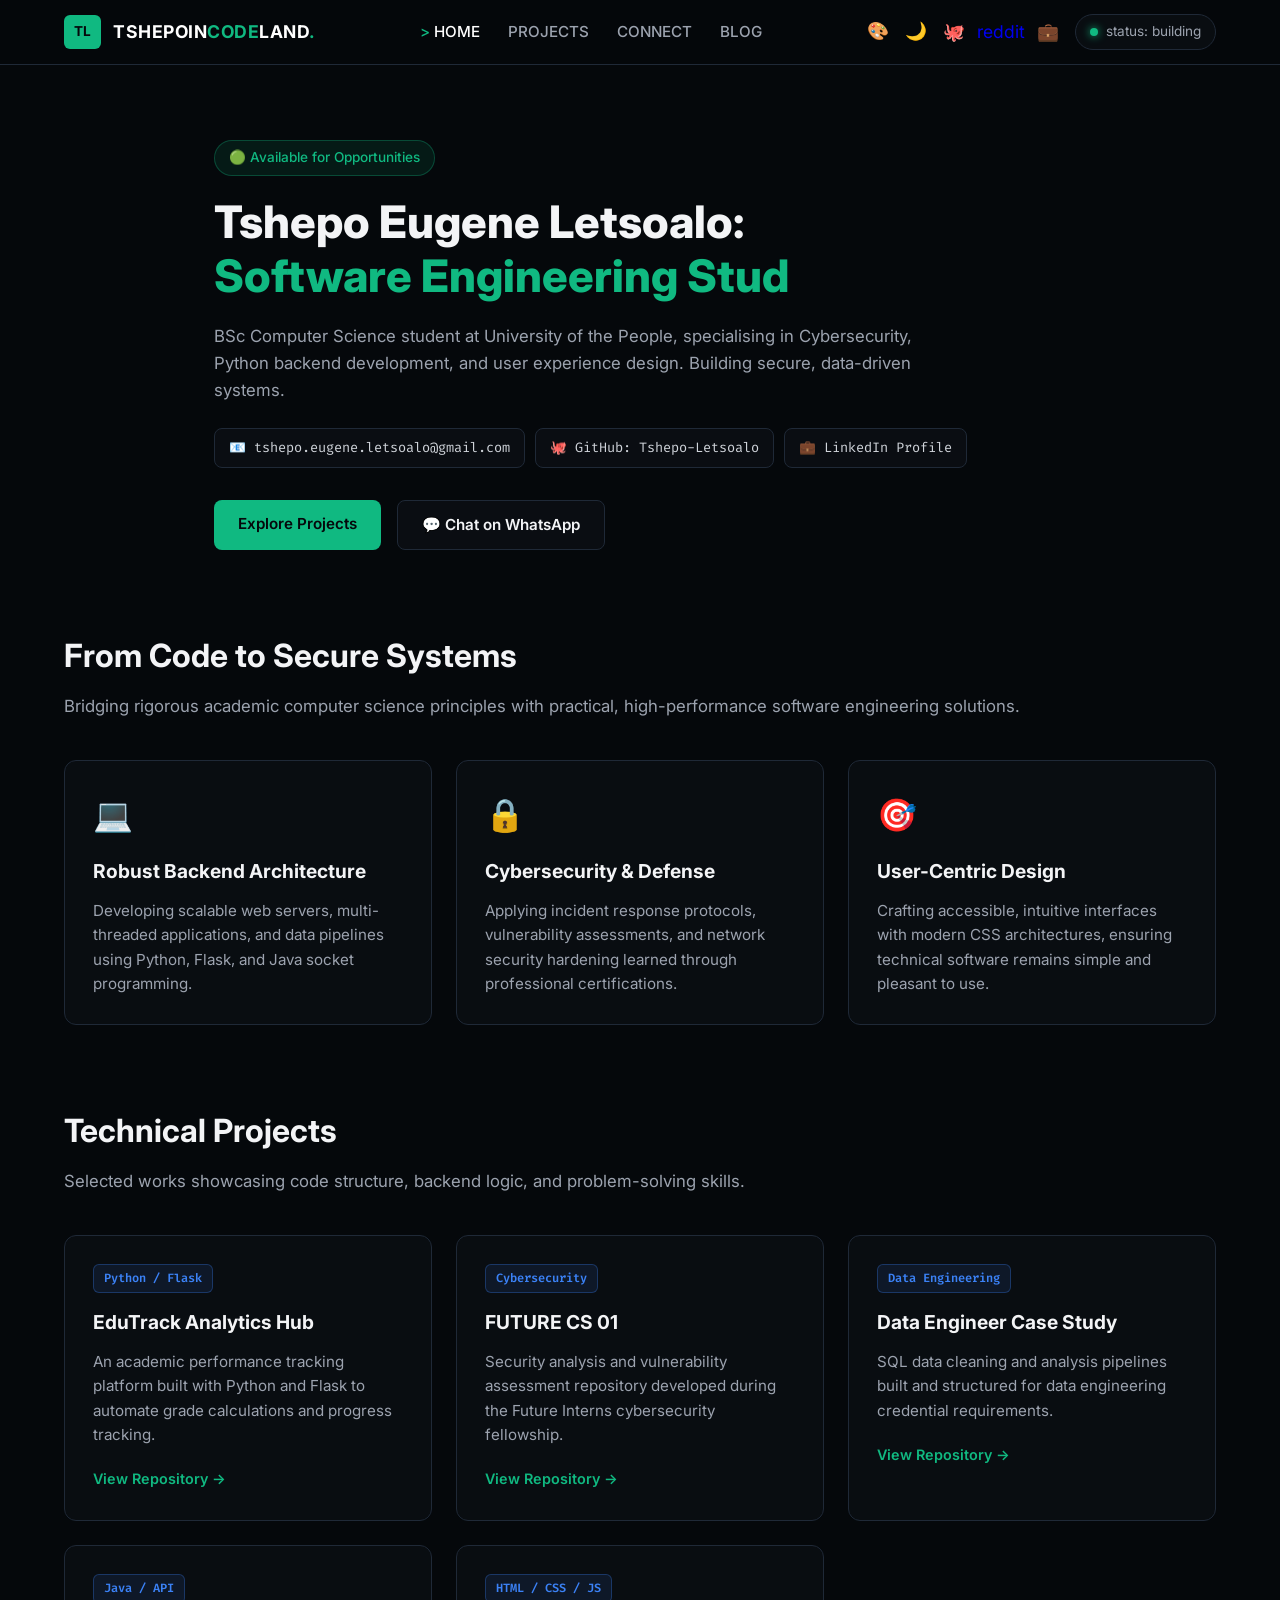
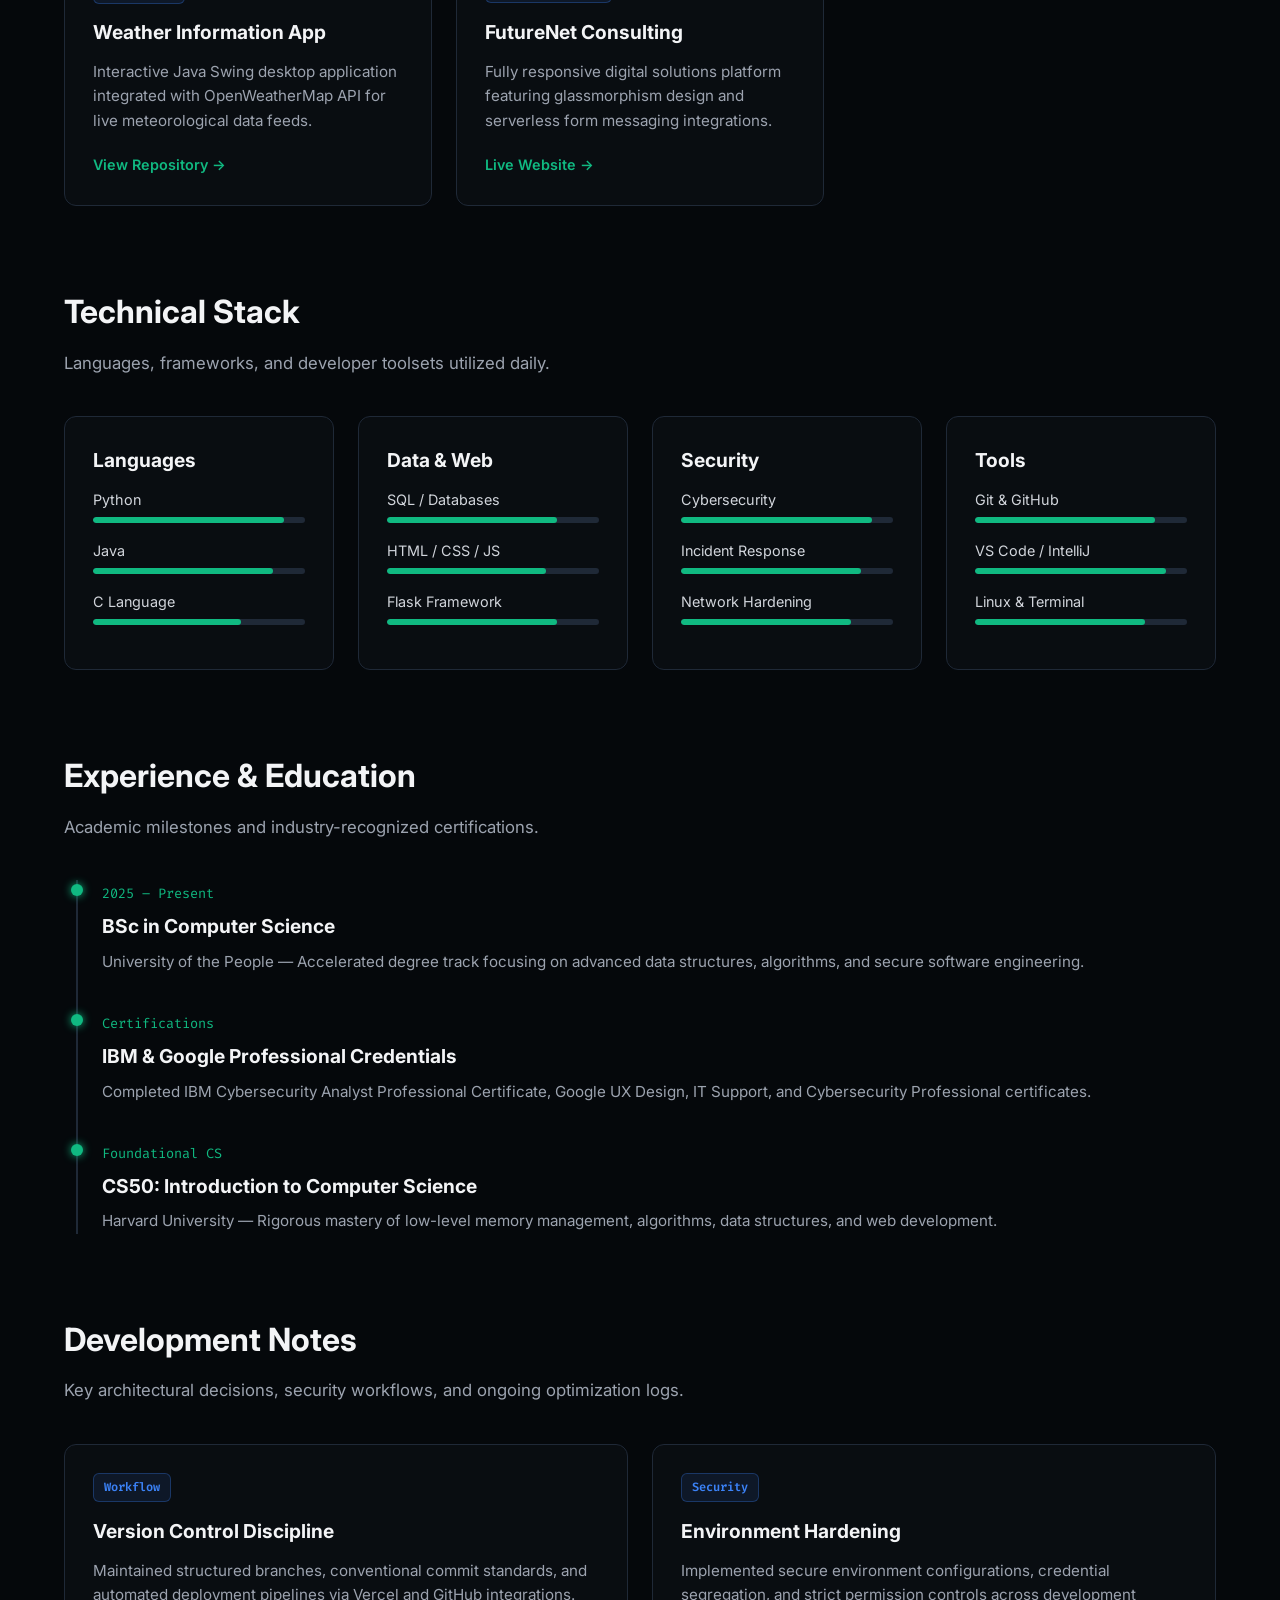
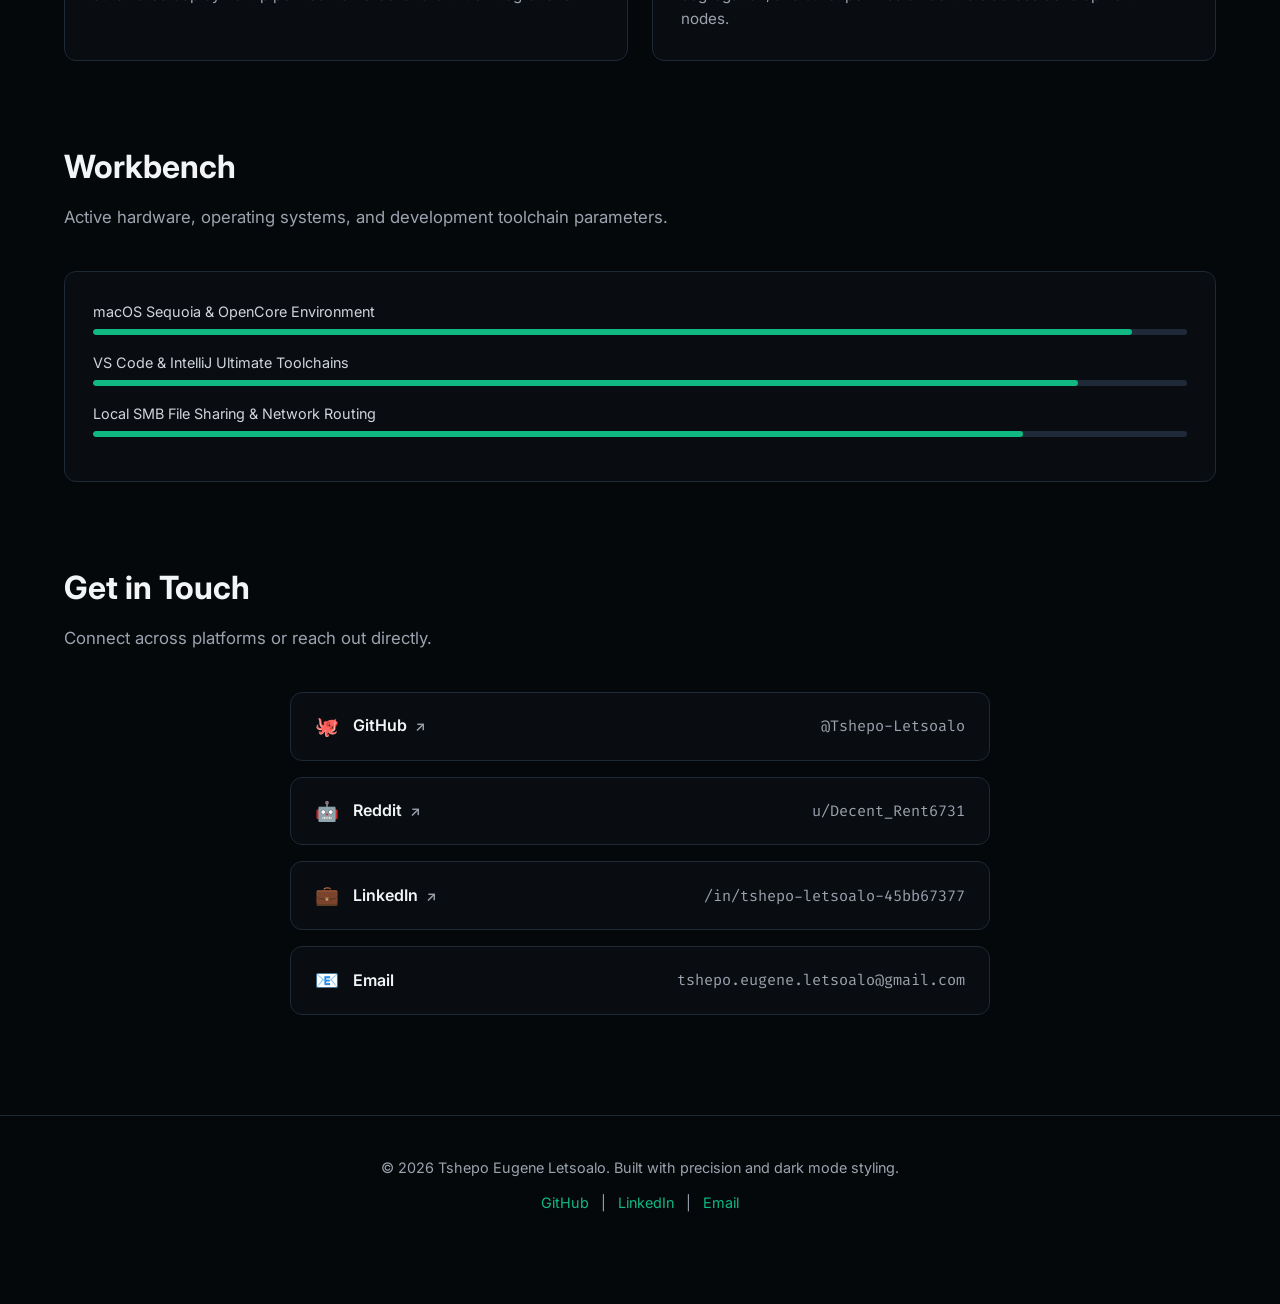
==== index.html @ 3c27065d "Refactor index.html to remove mobile layout components Removed mobile-specific elements and adjusted" ====
<!DOCTYPE html>
<html lang="en">
<head>
    <meta charset="UTF-8">
    <meta name="viewport" content="width=device-width, initial-scale=1.0">
    <meta name="description" content="Tshepo Eugene Letsoalo - Software Engineering Student & Cybersecurity Analyst Academic Portfolio">
    <title>TshepoInCodeLand | Academic Portfolio</title>
    <link rel="icon" type="image/png" href="favicon.png">
    <link href="https://fonts.googleapis.com/css2?family=Inter:wght@300;400;500;600;700&family=Fira+Code:wght@400;500&display=swap" rel="stylesheet">
    <link rel="stylesheet" href="style.css">
</head>
<body>

    <!-- TOP NAVIGATION BAR -->
    <nav class="navbar">
        <div class="nav-container">
            <div class="nav-left">
                <div class="nav-logo-badge">TL</div>
                <a href="#" class="nav-brand">TSHEPOIN<span class="highlight">CODE</span>LAND<span class="highlight">.</span></a>
            </div>
            
            <div class="nav-center">
                <a href="#" class="nav-link active"><span class="nav-arrow">></span> HOME</a>
                <a href="#projects" class="nav-link">PROJECTS</a>
                <a href="#connect" class="nav-link">CONNECT</a>
                <a href="#" class="nav-link">BLOG</a>
            </div>

            <div class="nav-right">
                <button class="icon-btn" aria-label="Theme Customizer">🎨</button>
                <button class="icon-btn" aria-label="Dark Mode Toggle">🌙</button>
                <div class="nav-socials">
                    <a href="https://github.com/Tshepo-Letsoalo" target="_blank" class="social-icon" aria-label="GitHub">🐙</a>
                    <a href="https://reddit.com/u/Decent_Rent6731" target="_blank" class="social-icon" aria-label="Reddit">reddit</a>
                    <a href="https://linkedin.com/in/tshepo-letsoalo-45bb67377" target="_blank" class="social-icon" aria-label="LinkedIn">💼</a>
                </div>
                <div class="status-pill">
                    <span class="dot green"></span> status: building
                </div>
            </div>
        </div>
    </nav>

    <!-- HERO SECTION -->
    <header class="hero">
        <div class="hero-content">
            <div class="badge-container">
                <span class="status-badge">🟢 Available for Opportunities</span>
            </div>
            <h1>Tshepo Eugene Letsoalo:<br><span class="highlight" id="rotating-title">Software Engineering Student</span></h1>
            <p class="hero-subtitle">
                BSc Computer Science student at University of the People, specialising in Cybersecurity, Python backend development, and user experience design. Building secure, data-driven systems.
            </p>
            
            <!-- CONTACT CHIPS -->
            <div class="contact-chips">
                <a href="mailto:tshepo.eugene.letsoalo@gmail.com" class="chip">📧 tshepo.eugene.letsoalo@gmail.com</a>
                <a href="https://github.com/Tshepo-Letsoalo" target="_blank" class="chip">🐙 GitHub: Tshepo-Letsoalo</a>
                <a href="https://linkedin.com/in/tshepo-letsoalo-45bb67377" target="_blank" class="chip">💼 LinkedIn Profile</a>
            </div>

            <div class="hero-cta">
                <a href="#projects" class="btn-primary">Explore Projects</a>
                <a href="https://wa.me/27607521998" target="_blank" class="btn-secondary">💬 Chat on WhatsApp</a>
            </div>
        </div>
    </header>

    <!-- PHILOSOPHY / TRANSITION -->
    <section class="section">
        <h2>From Code to Secure Systems</h2>
        <p class="section-desc">Bridging rigorous academic computer science principles with practical, high-performance software engineering solutions.</p>
        
        <div class="grid-3">
            <div class="card">
                <div class="card-icon">💻</div>
                <h3>Robust Backend Architecture</h3>
                <p>Developing scalable web servers, multi-threaded applications, and data pipelines using Python, Flask, and Java socket programming.</p>
            </div>
            <div class="card">
                <div class="card-icon">🔒</div>
                <h3>Cybersecurity & Defense</h3>
                <p>Applying incident response protocols, vulnerability assessments, and network security hardening learned through professional certifications.</p>
            </div>
            <div class="card">
                <div class="card-icon">🎯</div>
                <h3>User-Centric Design</h3>
                <p>Crafting accessible, intuitive interfaces with modern CSS architectures, ensuring technical software remains simple and pleasant to use.</p>
            </div>
        </div>
    </section>

    <!-- TECHNICAL PROJECTS -->
    <section id="projects" class="section">
        <h2>Technical Projects</h2>
        <p class="section-desc">Selected works showcasing code structure, backend logic, and problem-solving skills.</p>

        <div class="grid-3">
            <div class="project-card">
                <div class="project-tag">Python / Flask</div>
                <h3>EduTrack Analytics Hub</h3>
                <p>An academic performance tracking platform built with Python and Flask to automate grade calculations and progress tracking.</p>
                <a href="https://github.com/Tshepo-Letsoalo/edutrack-analytics-hub" target="_blank" class="project-link">View Repository →</a>
            </div>
            <div class="project-card">
                <div class="project-tag">Cybersecurity</div>
                <h3>FUTURE CS 01</h3>
                <p>Security analysis and vulnerability assessment repository developed during the Future Interns cybersecurity fellowship.</p>
                <a href="https://github.com/Tshepo-Letsoalo/FUTURE_CS_01" target="_blank" class="project-link">View Repository →</a>
            </div>
            <div class="project-card">
                <div class="project-tag">Data Engineering</div>
                <h3>Data Engineer Case Study</h3>
                <p>SQL data cleaning and analysis pipelines built and structured for data engineering credential requirements.</p>
                <a href="https://github.com/Tshepo-Letsoalo/Data-Engineer-Associate-Case-Study" target="_blank" class="project-link">View Repository →</a>
            </div>
            <div class="project-card">
                <div class="project-tag">Java / API</div>
                <h3>Weather Information App</h3>
                <p>Interactive Java Swing desktop application integrated with OpenWeatherMap API for live meteorological data feeds.</p>
                <a href="https://github.com/Tshepo-Letsoalo" target="_blank" class="project-link">View Repository →</a>
            </div>
            <div class="project-card">
                <div class="project-tag">HTML / CSS / JS</div>
                <h3>FutureNet Consulting</h3>
                <p>Fully responsive digital solutions platform featuring glassmorphism design and serverless form messaging integrations.</p>
                <a href="https://future-net-consulting.vercel.app" target="_blank" class="project-link">Live Website →</a>
            </div>
        </div>
    </section>

    <!-- TECHNICAL STACK -->
    <section class="section">
        <h2>Technical Stack</h2>
        <p class="section-desc">Languages, frameworks, and developer toolsets utilized daily.</p>

        <div class="grid-4">
            <div class="skill-group">
                <h3>Languages</h3>
                <div class="skill-item"><span>Python</span><div class="bar"><div class="fill" style="width: 90%;"></div></div></div>
                <div class="skill-item"><span>Java</span><div class="bar"><div class="fill" style="width: 85%;"></div></div></div>
                <div class="skill-item"><span>C Language</span><div class="bar"><div class="fill" style="width: 70%;"></div></div></div>
            </div>
            <div class="skill-group">
                <h3>Data & Web</h3>
                <div class="skill-item"><span>SQL / Databases</span><div class="bar"><div class="fill" style="width: 80%;"></div></div></div>
                <div class="skill-item"><span>HTML / CSS / JS</span><div class="bar"><div class="fill" style="width: 75%;"></div></div></div>
                <div class="skill-item"><span>Flask Framework</span><div class="bar"><div class="fill" style="width: 80%;"></div></div></div>
            </div>
            <div class="skill-group">
                <h3>Security</h3>
                <div class="skill-item"><span>Cybersecurity</span><div class="bar"><div class="fill" style="width: 90%;"></div></div></div>
                <div class="skill-item"><span>Incident Response</span><div class="bar"><div class="fill" style="width: 85%;"></div></div></div>
                <div class="skill-item"><span>Network Hardening</span><div class="bar"><div class="fill" style="width: 80%;"></div></div></div>
            </div>
            <div class="skill-group">
                <h3>Tools</h3>
                <div class="skill-item"><span>Git & GitHub</span><div class="bar"><div class="fill" style="width: 85%;"></div></div></div>
                <div class="skill-item"><span>VS Code / IntelliJ</span><div class="bar"><div class="fill" style="width: 90%;"></div></div></div>
                <div class="skill-item"><span>Linux & Terminal</span><div class="bar"><div class="fill" style="width: 80%;"></div></div></div>
            </div>
        </div>
    </section>

    <!-- EXPERIENCE & EDUCATION TIMELINE -->
    <section class="section">
        <h2>Experience & Education</h2>
        <p class="section-desc">Academic milestones and industry-recognized certifications.</p>

        <div class="timeline">
            <div class="timeline-item">
                <div class="timeline-dot"></div>
                <span class="timeline-date">2025 – Present</span>
                <h3>BSc in Computer Science</h3>
                <p>University of the People — Accelerated degree track focusing on advanced data structures, algorithms, and secure software engineering.</p>
            </div>
            <div class="timeline-item">
                <div class="timeline-dot"></div>
                <span class="timeline-date">Certifications</span>
                <h3>IBM & Google Professional Credentials</h3>
                <p>Completed IBM Cybersecurity Analyst Professional Certificate, Google UX Design, IT Support, and Cybersecurity Professional certificates.</p>
            </div>
            <div class="timeline-item">
                <div class="timeline-dot"></div>
                <span class="timeline-date">Foundational CS</span>
                <h3>CS50: Introduction to Computer Science</h3>
                <p>Harvard University — Rigorous mastery of low-level memory management, algorithms, data structures, and web development.</p>
            </div>
        </div>
    </section>

    <!-- DEVELOPMENT NOTES -->
    <section class="section">
        <h2>Development Notes</h2>
        <p class="section-desc">Key architectural decisions, security workflows, and ongoing optimization logs.</p>

        <div class="grid-2">
            <div class="card">
                <span class="project-tag">Workflow</span>
                <h3>Version Control Discipline</h3>
                <p>Maintained structured branches, conventional commit standards, and automated deployment pipelines via Vercel and GitHub integrations.</p>
            </div>
            <div class="card">
                <span class="project-tag">Security</span>
                <h3>Environment Hardening</h3>
                <p>Implemented secure environment configurations, credential segregation, and strict permission controls across development nodes.</p>
            </div>
        </div>
    </section>

    <!-- WORKBENCH -->
    <section class="section">
        <h2>Workbench</h2>
        <p class="section-desc">Active hardware, operating systems, and development toolchain parameters.</p>

        <div class="card">
            <div class="skill-item"><span>macOS Sequoia & OpenCore Environment</span><div class="bar"><div class="fill" style="width: 95%;"></div></div></div>
            <div class="skill-item"><span>VS Code & IntelliJ Ultimate Toolchains</span><div class="bar"><div class="fill" style="width: 90%;"></div></div></div>
            <div class="skill-item"><span>Local SMB File Sharing & Network Routing</span><div class="bar"><div class="fill" style="width: 85%;"></div></div></div>
        </div>
    </section>

    <!-- SOCIAL & CONTACT CARDS SECTION -->
    <section id="connect" class="section">
        <h2>Get in Touch</h2>
        <p class="section-desc">Connect across platforms or reach out directly.</p>
        
        <div class="social-cards-container">
            <a href="https://github.com/Tshepo-Letsoalo" target="_blank" class="social-card">
                <div class="social-card-left">
                    <span class="social-icon-box">🐙</span>
                    <span class="social-name">GitHub <span class="external-icon">↗</span></span>
                </div>
                <span class="social-handle">@Tshepo-Letsoalo</span>
            </a>

            <a href="https://reddit.com/u/Decent_Rent6731" target="_blank" class="social-card">
                <div class="social-card-left">
                    <span class="social-icon-box">🤖</span>
                    <span class="social-name">Reddit <span class="external-icon">↗</span></span>
                </div>
                <span class="social-handle">u/Decent_Rent6731</span>
            </a>

            <a href="https://linkedin.com/in/tshepo-letsoalo-45bb67377" target="_blank" class="social-card">
                <div class="social-card-left">
                    <span class="social-icon-box">💼</span>
                    <span class="social-name">LinkedIn <span class="external-icon">↗</span></span>
                </div>
                <span class="social-handle">/in/tshepo-letsoalo-45bb67377</span>
            </a>

            <a href="mailto:tshepo.eugene.letsoalo@gmail.com" class="social-card">
                <div class="social-card-left">
                    <span class="social-icon-box">📧</span>
                    <span class="social-name">Email</span>
                </div>
                <span class="social-handle">tshepo.eugene.letsoalo@gmail.com</span>
            </a>
        </div>
    </section>

    <!-- FOOTER -->
    <footer>
        <div class="footer-content">
            <p>&copy; 2026 Tshepo Eugene Letsoalo. Built with precision and dark mode styling.</p>
            <p class="footer-links">
                <a href="https://github.com/Tshepo-Letsoalo" target="_blank">GitHub</a> | 
                <a href="https://linkedin.com/in/tshepo-letsoalo-45bb67377" target="_blank">LinkedIn</a> | 
                <a href="mailto:tshepo.eugene.letsoalo@gmail.com">Email</a>
            </p>
        </div>
    </footer>

    <!-- SCRIPTS -->
    <script>
        // Hero Title Typewriter Effect
        const titles = [
            "Software Engineering Student",
            "Cybersecurity Analyst",
            "Python Backend Developer",
            "BSc Computer Science Student"
        ];
        
        let titleIndex = 0;
        let charIndex = 0;
        let isDeleting = false;
        let typingSpeed = 100;
        const titleElement = document.getElementById("rotating-title");

        function typeWriter() {
            const currentTitle = titles[titleIndex];

            if (isDeleting) {
                titleElement.textContent = currentTitle.substring(0, charIndex - 1);
                charIndex--;
                typingSpeed = 50; 
            } else {
                titleElement.textContent = currentTitle.substring(0, charIndex + 1);
                charIndex++;
                typingSpeed = 100; 
            }

            if (!isDeleting && charIndex === currentTitle.length) {
                isDeleting = true;
                typingSpeed = 2000; 
            } else if (isDeleting && charIndex === 0) {
                isDeleting = false;
                titleIndex = (titleIndex + 1) % titles.length;
                typingSpeed = 500; 
            }

            setTimeout(typeWriter, typingSpeed);
        }

        setTimeout(typeWriter, 1000);
    </script>
</body>
</html>
---- style.css ----
/* Base Resets & Variables */
* {
    margin: 0;
    padding: 0;
    box-sizing: border-box;
}

body {
    background-color: #05080b;
    color: #f3f4f6;
    font-family: 'Inter', sans-serif;
    line-height: 1.6;
    overflow-x: hidden;
    position: relative;
    -webkit-text-size-adjust: 100%;
}

/* Immersive Space Background */
.space-background {
    position: fixed;
    top: 0;
    left: 0;
    width: 100vw;
    height: 100vh;
    pointer-events: none;
    z-index: 0;
    background-image: 
        linear-gradient(to bottom, rgba(5, 8, 11, 0.75), rgba(5, 8, 11, 0.90)),
        url('https://images.unsplash.com/photo-1506703719100-a0f3a48c0f86?q=80&w=2000&auto=format&fit=crop');
    background-size: cover;
    background-position: center;
    background-repeat: no-repeat;
    opacity: 0.55;
}

.navbar, .hero, .section, footer, .mobile-app-header, .mobile-bottom-nav {
    position: relative;
    z-index: 1;
}

/* Default Desktop Navbar */
.navbar {
    position: fixed;
    top: 0;
    left: 0;
    width: 100%;
    background-color: rgba(5, 8, 11, 0.85);
    backdrop-filter: blur(12px);
    border-bottom: 1px solid #1f2937;
    z-index: 1000;
    padding: 14px 0;
}

.nav-container {
    max-width: 1200px;
    margin: 0 auto;
    display: flex;
    justify-content: space-between;
    align-items: center;
    padding: 0 24px;
}

.nav-left {
    display: flex;
    align-items: center;
    gap: 12px;
}

.nav-logo-badge {
    background-color: #10b981;
    color: #05080b;
    font-weight: 700;
    padding: 6px 10px;
    border-radius: 6px;
    font-size: 0.85rem;
}

.nav-brand {
    font-weight: 700;
    font-size: 1.1rem;
    color: #ffffff;
    text-decoration: none;
    letter-spacing: 0.5px;
}

.highlight {
    color: #10b981;
}

.nav-center {
    display: flex;
    gap: 28px;
}

.nav-link {
    color: #9ca3af;
    text-decoration: none;
    font-weight: 500;
    font-size: 0.95rem;
    transition: color 0.2s;
}

.nav-link:hover, .nav-link.active {
    color: #ffffff;
}

.nav-arrow {
    color: #10b981;
}

.nav-right {
    display: flex;
    align-items: center;
    gap: 16px;
}

.icon-btn {
    background: transparent;
    border: none;
    font-size: 1.1rem;
    cursor: pointer;
}

.nav-socials {
    display: flex;
    gap: 12px;
}

.social-icon {
    text-decoration: none;
    font-size: 1.1rem;
}

.status-pill {
    display: flex;
    align-items: center;
    gap: 8px;
    background-color: rgba(11, 15, 19, 0.8);
    border: 1px solid #1f2937;
    padding: 6px 14px;
    border-radius: 20px;
    font-size: 0.85rem;
    color: #9ca3af;
}

.dot {
    width: 8px;
    height: 8px;
    border-radius: 50%;
}

.dot.green {
    background-color: #10b981;
    box-shadow: 0 0 8px #10b981;
}

/* Mobile App Frame Header & Bottom Bar (Hidden by default on desktop) */
.mobile-app-header {
    display: none;
    position: fixed;
    top: 0;
    left: 0;
    width: 100%;
    background-color: rgba(5, 8, 11, 0.92);
    backdrop-filter: blur(16px);
    border-bottom: 1px solid #1f2937;
    padding: 12px 16px;
    z-index: 1100;
    align-items: center;
    justify-content: space-between;
}

.mobile-header-left {
    display: flex;
    align-items: center;
    gap: 10px;
}

.mobile-avatar {
    background-color: #10b981;
    color: #05080b;
    font-weight: 700;
    width: 34px;
    height: 34px;
    border-radius: 8px;
    display: flex;
    align-items: center;
    justify-content: center;
    font-size: 0.85rem;
}

.mobile-app-title {
    font-weight: 700;
    font-size: 0.95rem;
    color: #ffffff;
    display: block;
}

.mobile-app-subtitle {
    font-size: 0.7rem;
    color: #10b981;
    font-family: 'Fira Code', monospace;
}

.mobile-header-right {
    display: flex;
    gap: 8px;
}

.mobile-action-btn {
    background: rgba(31, 41, 55, 0.6);
    border: 1px solid #374151;
    color: #f3f4f6;
    width: 36px;
    height: 36px;
    border-radius: 8px;
    display: flex;
    align-items: center;
    justify-content: center;
    font-size: 0.95rem;
    cursor: pointer;
}

.mobile-bottom-nav {
    display: none;
    position: fixed;
    bottom: 0;
    left: 0;
    width: 100%;
    background-color: rgba(5, 8, 11, 0.95);
    backdrop-filter: blur(16px);
    border-top: 1px solid #1f2937;
    padding: 8px 12px env(safe-area-inset-bottom, 8px) 12px;
    z-index: 1100;
    justify-content: space-around;
    align-items: center;
}

.mobile-nav-item {
    display: flex;
    flex-direction: column;
    align-items: center;
    text-decoration: none;
    color: #9ca3af;
    font-size: 0.7rem;
    gap: 2px;
    transition: color 0.2s;
}

.mobile-nav-item span:first-child {
    font-size: 1.2rem;
}

.mobile-nav-item.active, .mobile-nav-item:hover {
    color: #10b981;
}

/* Slide-out Menu Drawer */
.mobile-drawer {
    position: fixed;
    top: 0;
    right: -100%;
    width: 80%;
    max-width: 320px;
    height: 100vh;
    background-color: #0b0f13;
    border-left: 1px solid #1f2937;
    z-index: 1200;
    transition: right 0.3s ease-in-out;
    padding: 24px;
    display: flex;
    flex-direction: column;
}

.mobile-drawer.open {
    right: 0;
}

.drawer-header {
    display: flex;
    justify-content: space-between;
    align-items: center;
    margin-bottom: 30px;
    font-weight: 700;
    color: #ffffff;
    border-bottom: 1px solid #1f2937;
    padding-bottom: 12px;
}

.close-drawer {
    background: transparent;
    border: none;
    color: #9ca3af;
    font-size: 1.2rem;
    cursor: pointer;
}

.drawer-links {
    display: flex;
    flex-direction: column;
    gap: 20px;
}

.drawer-links a {
    color: #d1d5db;
    text-decoration: none;
    font-size: 1.05rem;
    font-weight: 500;
}

.drawer-links a:hover {
    color: #10b981;
}

/* Hero Section */
.hero {
    max-width: 900px;
    margin: 140px auto 80px auto;
    padding: 0 24px;
    display: flex;
    flex-direction: column;
    align-items: flex-start;
}

.hero-content {
    width: 100%;
}

.status-badge {
    background-color: rgba(16, 185, 129, 0.1);
    color: #10b981;
    border: 1px solid rgba(16, 185, 129, 0.3);
    padding: 6px 14px;
    border-radius: 20px;
    font-size: 0.85rem;
    font-weight: 500;
    display: inline-block;
    margin-bottom: 20px;
}

.hero h1 {
    font-size: 2.8rem;
    line-height: 1.2;
    font-weight: 800;
    margin-bottom: 20px;
}

.hero-subtitle {
    color: #9ca3af;
    font-size: 1.05rem;
    margin-bottom: 24px;
    max-width: 750px;
}

.contact-chips {
    display: flex;
    flex-wrap: wrap;
    gap: 10px;
    margin-bottom: 32px;
}

.chip {
    background-color: rgba(11, 15, 19, 0.85);
    border: 1px solid #1f2937;
    padding: 8px 14px;
    border-radius: 8px;
    color: #d1d5db;
    font-size: 0.85rem;
    text-decoration: none;
    font-family: 'Fira Code', monospace;
    transition: border-color 0.2s;
}

.chip:hover {
    border-color: #10b981;
}

.hero-cta {
    display: flex;
    gap: 16px;
}

.btn-primary, .btn-secondary {
    padding: 12px 24px;
    border-radius: 8px;
    font-weight: 600;
    text-decoration: none;
    font-size: 0.95rem;
}

.btn-primary {
    background-color: #10b981;
    color: #05080b;
}

.btn-primary:hover {
    background-color: #059669;
}

.btn-secondary {
    background-color: rgba(11, 15, 19, 0.85);
    color: #f3f4f6;
    border: 1px solid #1f2937;
}

.btn-secondary:hover {
    border-color: #374151;
}

/* Sections */
.section {
    max-width: 1200px;
    margin: 80px auto;
    padding: 0 24px;
}

.section h2 {
    font-size: 2rem;
    font-weight: 700;
    margin-bottom: 12px;
}

.section-desc {
    color: #9ca3af;
    font-size: 1.05rem;
    margin-bottom: 40px;
}

/* Grids & Cards */
.grid-3 {
    display: grid;
    grid-template-columns: repeat(auto-fit, minmax(340px, 1fr));
    gap: 24px;
}

.grid-4 {
    display: grid;
    grid-template-columns: repeat(auto-fit, minmax(260px, 1fr));
    gap: 24px;
}

.grid-2 {
    display: grid;
    grid-template-columns: repeat(auto-fit, minmax(480px, 1fr));
    gap: 24px;
}

.card, .project-card, .skill-group {
    background-color: rgba(11, 15, 19, 0.85);
    backdrop-filter: blur(8px);
    border: 1px solid #1f2937;
    border-radius: 12px;
    padding: 28px;
    transition: transform 0.2s, border-color 0.2s;
}

.card:hover, .project-card:hover {
    border-color: #374151;
    transform: translateY(-4px);
}

.card-icon {
    font-size: 2rem;
    margin-bottom: 16px;
}

.card h3, .project-card h3, .skill-group h3 {
    font-size: 1.2rem;
    margin-bottom: 12px;
}

.card p, .project-card p {
    color: #9ca3af;
    font-size: 0.95rem;
}

.project-tag {
    display: inline-block;
    background-color: rgba(59, 130, 246, 0.1);
    color: #3b82f6;
    border: 1px solid rgba(59, 130, 246, 0.3);
    padding: 4px 10px;
    border-radius: 6px;
    font-size: 0.75rem;
    font-weight: 600;
    margin-bottom: 14px;
    font-family: 'Fira Code', monospace;
}

.project-link {
    display: inline-block;
    margin-top: 20px;
    color: #10b981;
    text-decoration: none;
    font-weight: 600;
    font-size: 0.9rem;
}

.project-link:hover {
    text-decoration: underline;
}

/* Skills */
.skill-item {
    margin-bottom: 16px;
}

.skill-item span {
    display: block;
    font-size: 0.9rem;
    margin-bottom: 6px;
    color: #d1d5db;
}

.bar {
    width: 100%;
    height: 6px;
    background-color: #1f2937;
    border-radius: 3px;
    overflow: hidden;
}

.fill {
    height: 100%;
    background-color: #10b981;
    border-radius: 3px;
}

/* Timeline */
.timeline {
    border-left: 2px solid #1f2937;
    padding-left: 24px;
    margin-left: 12px;
}

.timeline-item {
    position: relative;
    margin-bottom: 36px;
}

.timeline-dot {
    position: absolute;
    left: -31px;
    top: 4px;
    width: 12px;
    height: 12px;
    background-color: #10b981;
    border-radius: 50%;
    box-shadow: 0 0 8px #10b981;
}

.timeline-date {
    font-family: 'Fira Code', monospace;
    font-size: 0.85rem;
    color: #10b981;
    display: inline-block;
    margin-bottom: 6px;
}

.timeline-item h3 {
    font-size: 1.2rem;
    margin-bottom: 8px;
}

.timeline-item p {
    color: #9ca3af;
    font-size: 0.95rem;
}

/* Social Cards */
.social-cards-container {
    display: flex;
    flex-direction: column;
    gap: 16px;
    max-width: 700px;
    margin: 0 auto;
}

.social-card {
    display: flex;
    justify-content: space-between;
    align-items: center;
    background-color: rgba(11, 15, 19, 0.85);
    backdrop-filter: blur(8px);
    border: 1px solid #1f2937;
    padding: 18px 24px;
    border-radius: 12px;
    text-decoration: none;
    color: #ffffff;
    transition: all 0.2s ease-in-out;
}

.social-card:hover {
    border-color: #10b981;
    background-color: rgba(17, 24, 39, 0.9);
    transform: translateY(-2px);
}

.social-card-left {
    display: flex;
    align-items: center;
    gap: 14px;
}

.social-icon-box {
    font-size: 1.2rem;
}

.social-name {
    font-weight: 600;
    font-size: 1rem;
    color: #f3f4f6;
}

.external-icon {
    font-size: 0.85rem;
    color: #9ca3af;
    margin-left: 4px;
}

.social-handle {
    color: #9ca3af;
    font-size: 0.95rem;
    font-family: 'Fira Code', monospace;
}

/* Footer */
footer {
    border-top: 1px solid #1f2937;
    padding: 40px 24px 90px 24px;
    text-align: center;
    color: #9ca3af;
    font-size: 0.9rem;
    margin-top: 100px;
    background-color: rgba(5, 8, 11, 0.9);
}

.footer-links {
    margin-top: 12px;
}

.footer-links a {
    color: #10b981;
    text-decoration: none;
    margin: 0 8px;
}

.footer-links a:hover {
    text-decoration: underline;
}

/* Mobile App View Breakpoint Adjustments */
@media(max-width: 900px) {
    .navbar {
        display: none; /* Hide standard desktop top navbar */
    }
    .mobile-app-header {
        display: flex; /* Turn on mobile app top bar */
    }
    .mobile-bottom-nav {
        display: flex; /* Turn on mobile app bottom bar */
    }
    .hero {
        margin-top: 90px;
        padding: 0 16px;
    }
    .hero h1 {
        font-size: 2rem; /* Shrinks the text down so it fits nicely on cellphones */
    }
    .section {
        padding: 0 16px;
        margin: 60px auto;
    }
    .grid-3, .grid-4, .grid-2 {
        grid-template-columns: 1fr; /* Stacks grids tightly on mobile */
    }
}
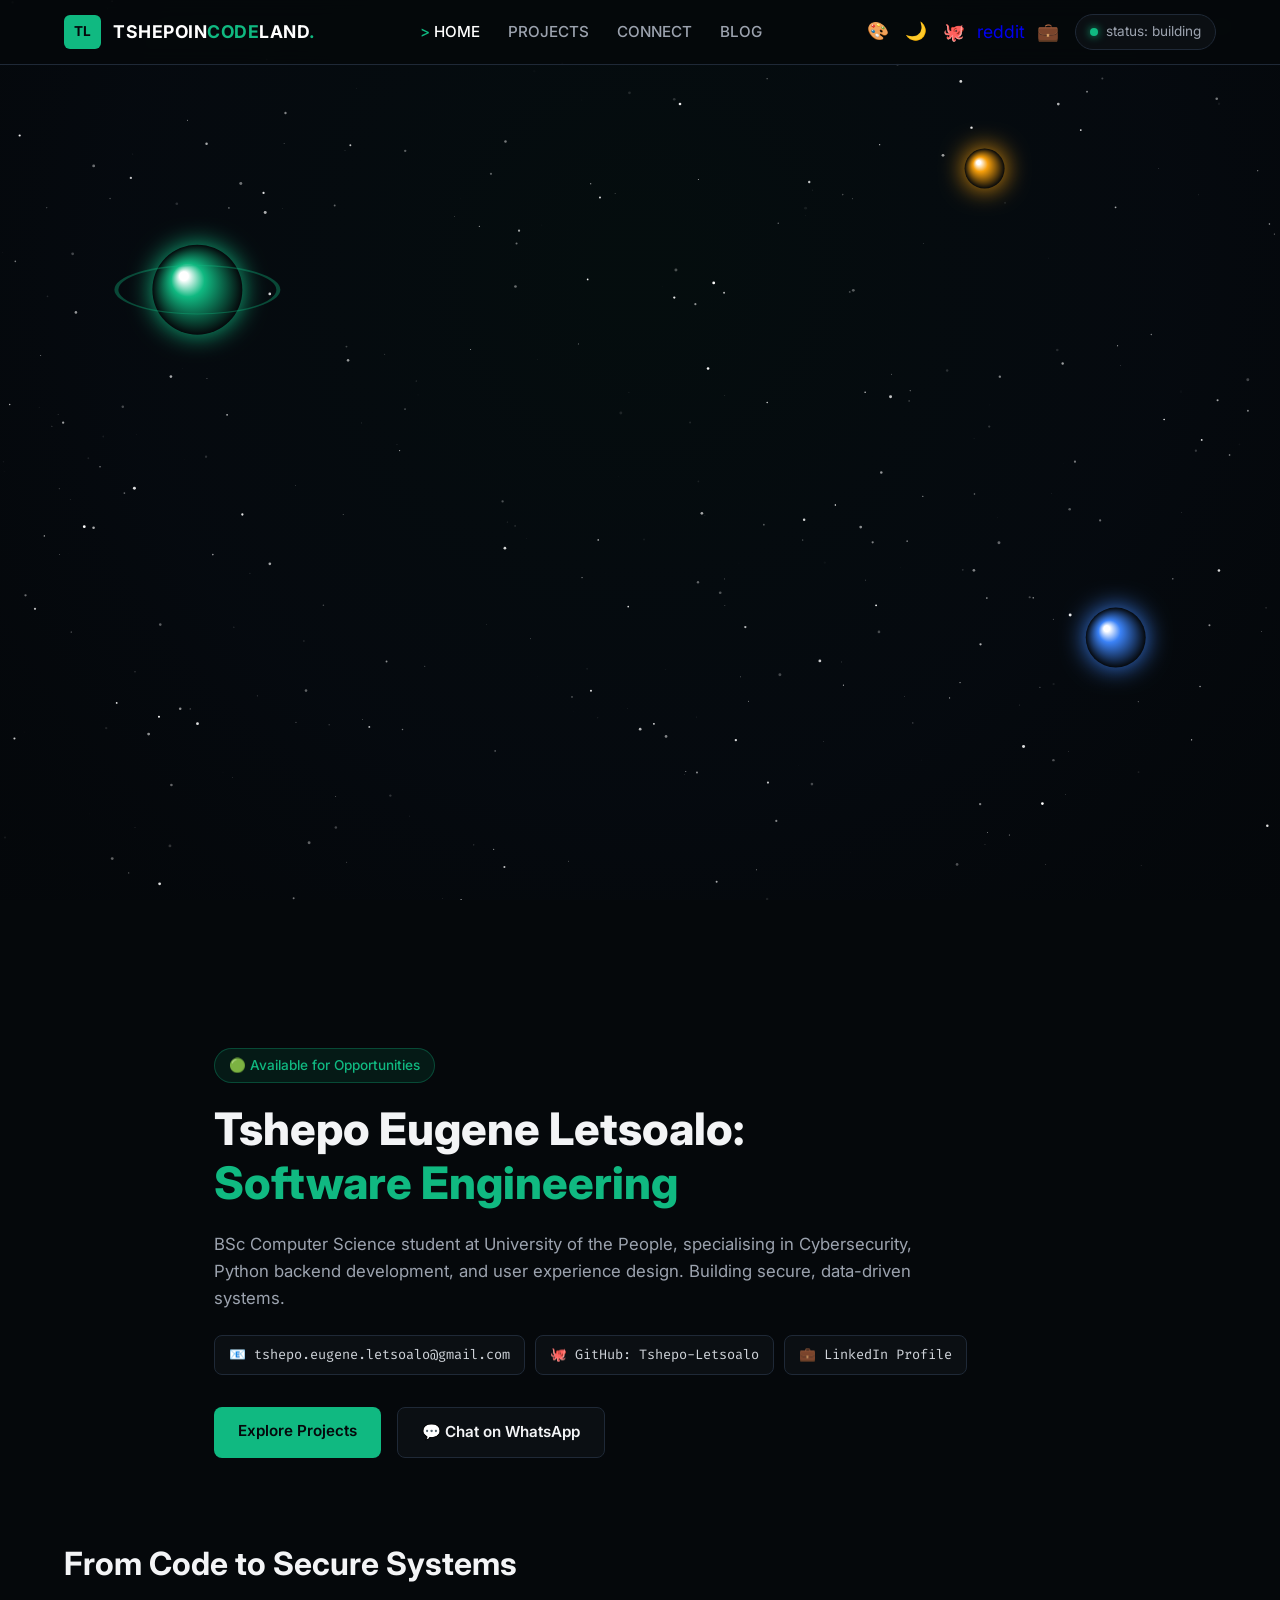
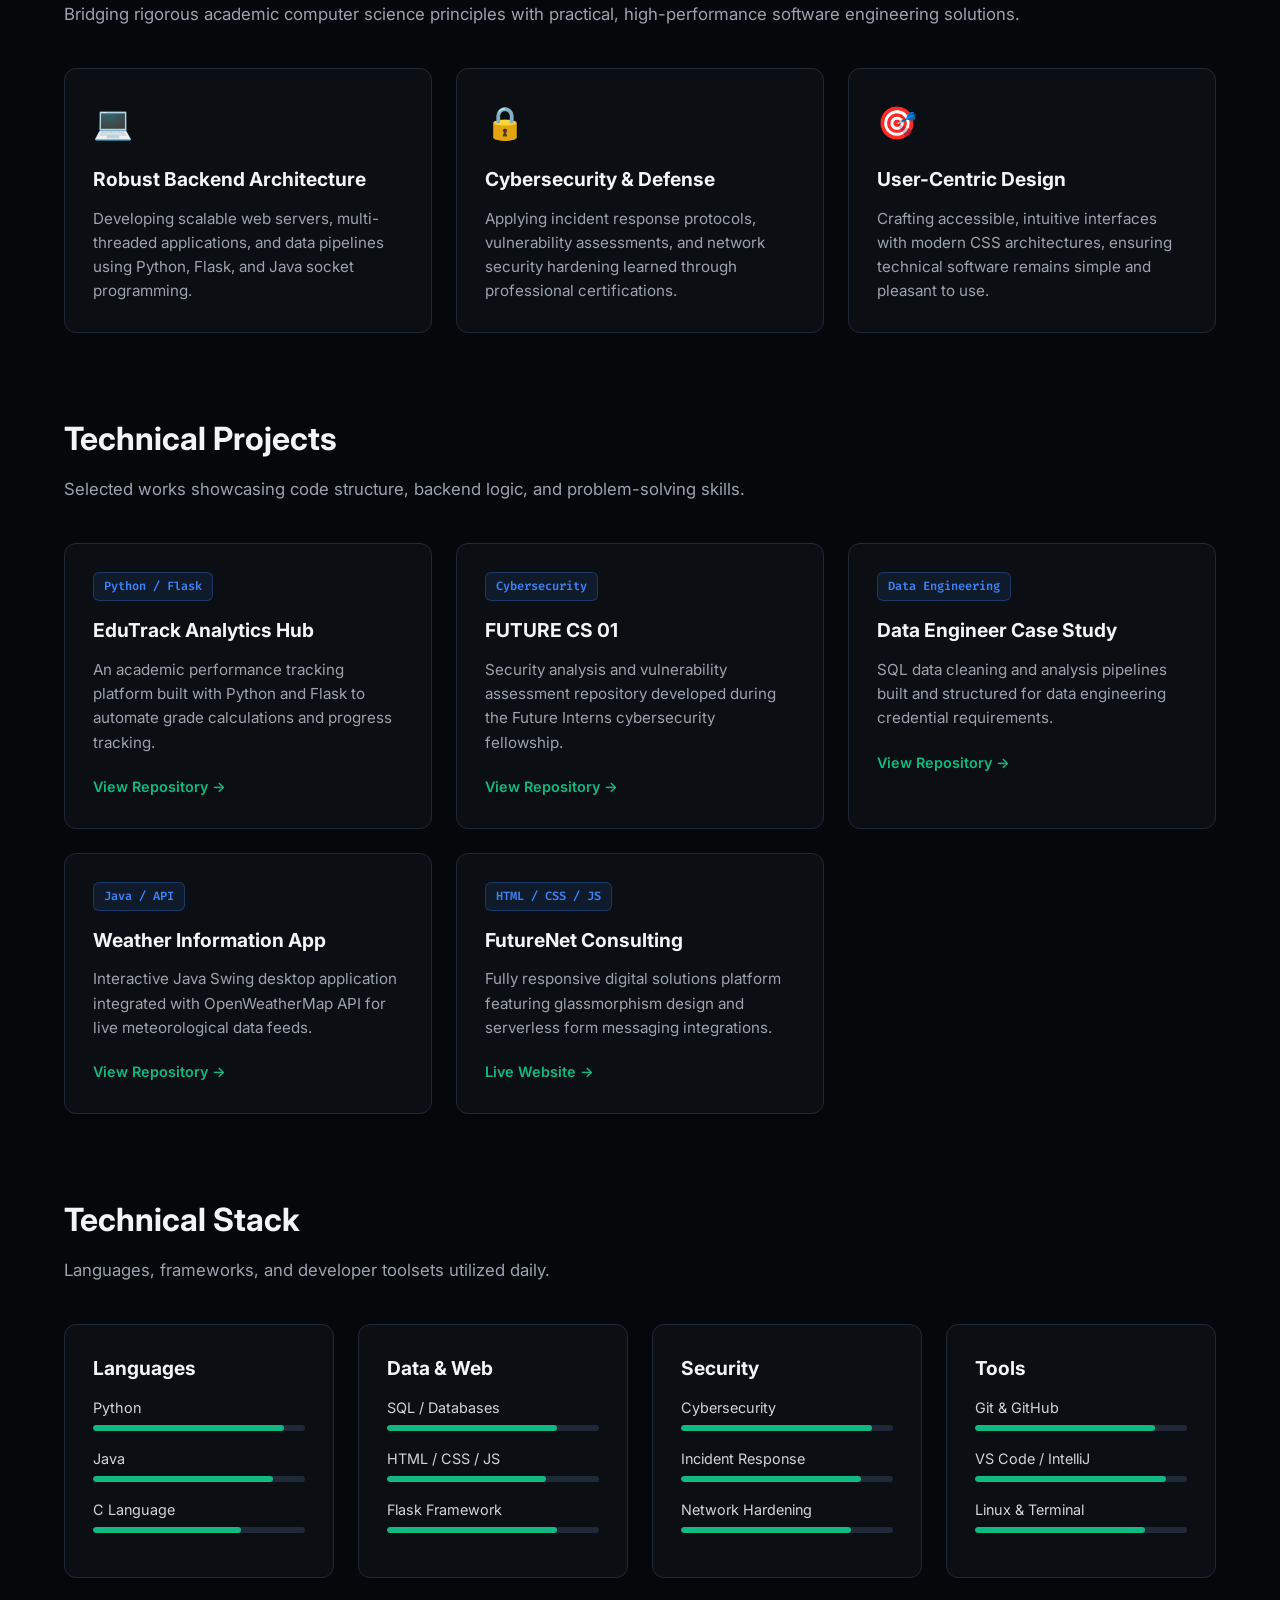
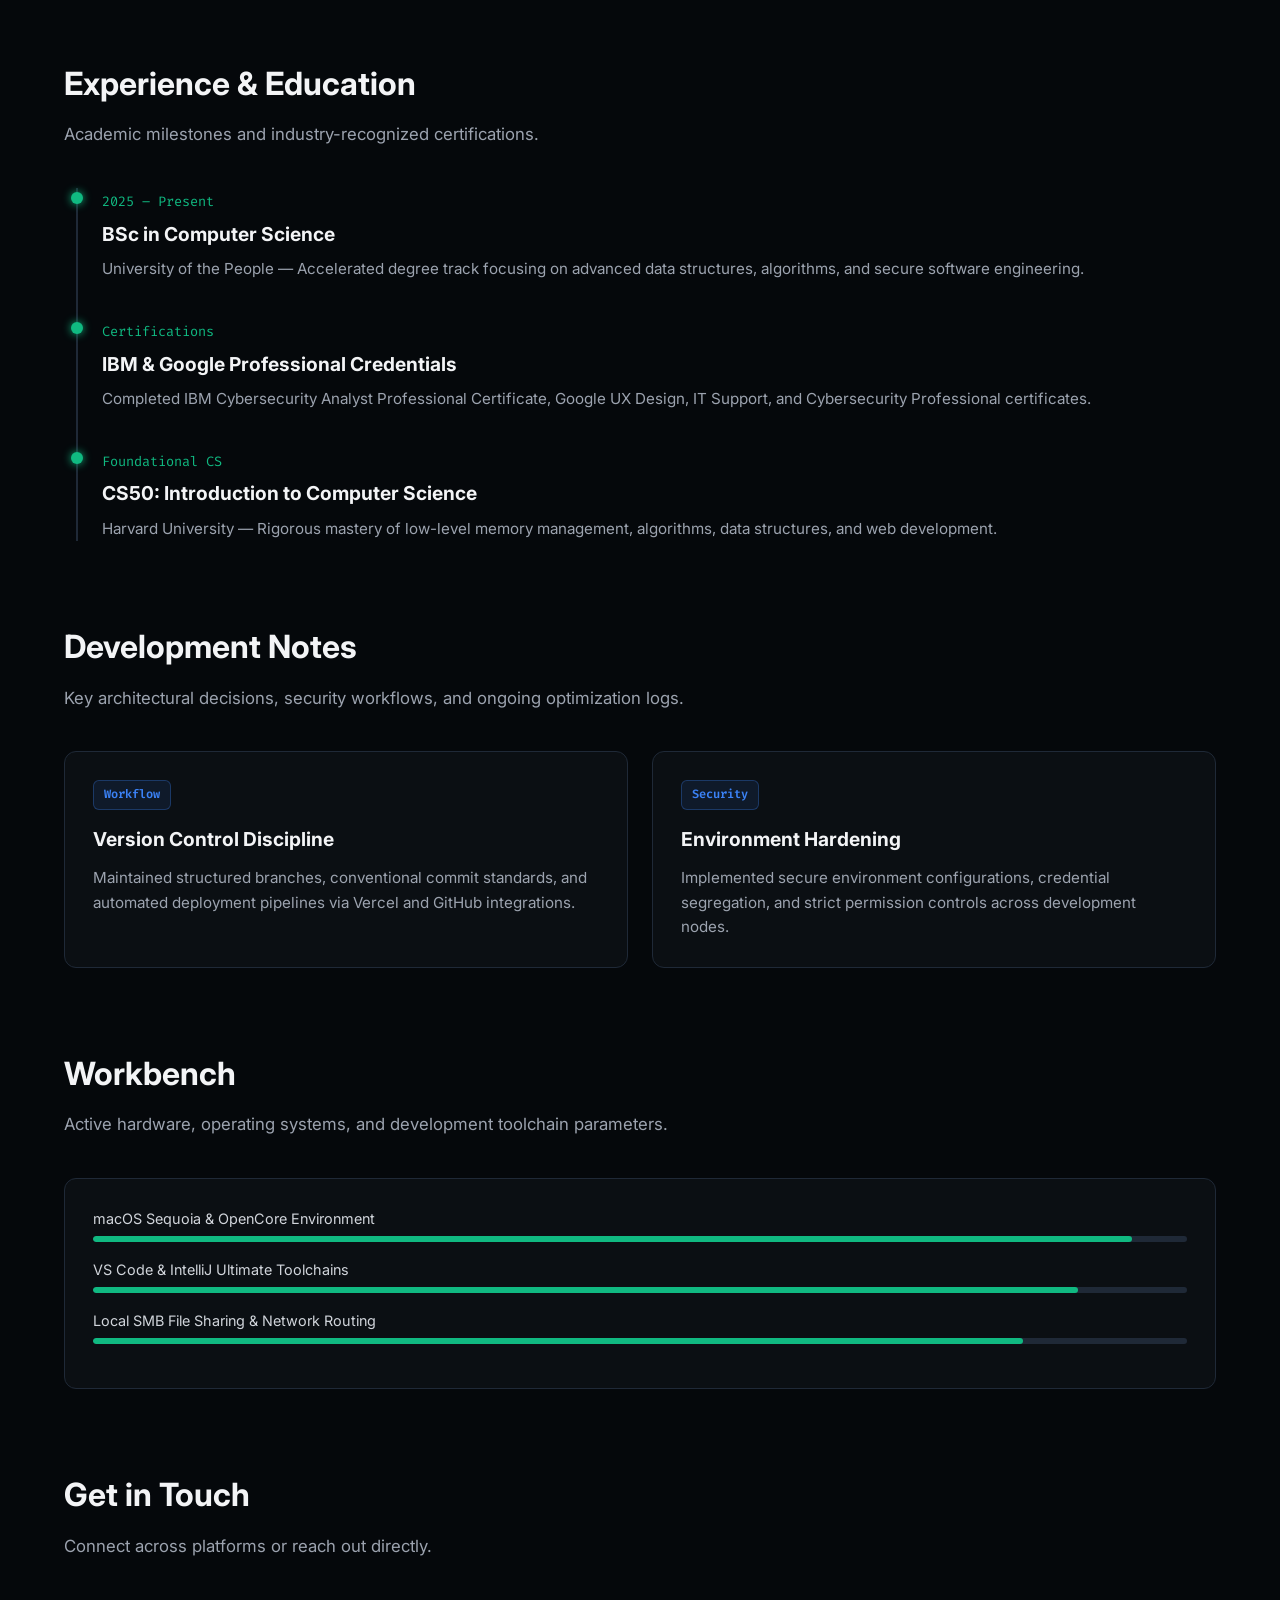
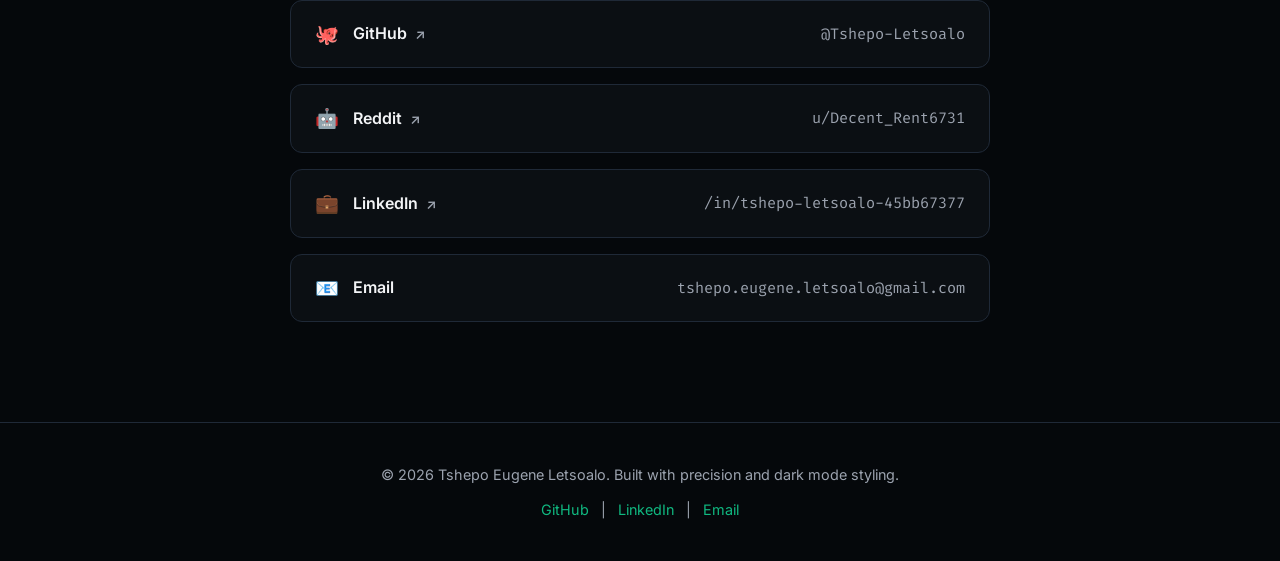
==== commit 17bdcfef: "Add galaxy background canvas and animation script" ====
--- a/index.html
+++ b/index.html
@@ -10,6 +10,9 @@
     <link rel="stylesheet" href="style.css">
 </head>
 <body>
+
+    <!-- GALAXY BACKGROUND CANVAS -->
+    <canvas id="galaxy-canvas"></canvas>
 
     <!-- TOP NAVIGATION BAR -->
     <nav class="navbar">
@@ -314,6 +317,99 @@
         }
 
         setTimeout(typeWriter, 1000);
+
+        // Galaxy & Planets Animation Script
+        const canvas = document.getElementById("galaxy-canvas");
+        const ctx = canvas.getContext("2d");
+
+        let width, height;
+        function resize() {
+            width = canvas.width = window.innerWidth;
+            height = canvas.height = window.innerHeight;
+        }
+        window.addEventListener("resize", resize);
+        resize();
+
+        // Generate Stars
+        const stars = [];
+        const numStars = Math.floor((window.innerWidth * window.innerHeight) / 3000);
+        for (let i = 0; i < numStars; i++) {
+            stars.push({
+                x: Math.random() * width,
+                y: Math.random() * height,
+                radius: Math.random() * 1.5,
+                alpha: Math.random(),
+                speed: Math.random() * 0.02 + 0.005
+            });
+        }
+
+        // Generate Planets with rings/atmospheres
+        const planets = [
+            { x: width * 0.15, y: height * 0.3, radius: 45, color: '#10b981', ring: true, speedX: 0.05, speedY: 0.02, angle: 0 },
+            { x: width * 0.85, y: height * 0.7, radius: 30, color: '#3b82f6', ring: false, speedX: -0.03, speedY: 0.01, angle: 1 },
+            { x: width * 0.75, y: height * 0.2, radius: 20, color: '#f59e0b', ring: false, speedX: 0.02, speedY: -0.02, angle: 2 }
+        ];
+
+        function animateGalaxy() {
+            ctx.clearRect(0, 0, width, height);
+
+            // Draw Nebula background glow gradient
+            let gradient = ctx.createRadialGradient(width * 0.5, height * 0.3, 50, width * 0.5, height * 0.3, width * 0.8);
+            gradient.addColorStop(0, "rgba(16, 185, 129, 0.03)");
+            gradient.addColorStop(0.5, "rgba(59, 130, 246, 0.02)");
+            gradient.addColorStop(1, "transparent");
+            ctx.fillStyle = gradient;
+            ctx.fillRect(0, 0, width, height);
+
+            // Draw Stars
+            stars.forEach(star => {
+                star.alpha += star.speed;
+                if (star.alpha > 1 || star.alpha < 0.2) star.speed = -star.speed;
+                ctx.beginPath();
+                ctx.arc(star.x, star.y, star.radius, 0, Math.PI * 2);
+                ctx.fillStyle = `rgba(255, 255, 255, ${Math.abs(star.alpha)})`;
+                ctx.fill();
+            });
+
+            // Draw Planets
+            planets.forEach(p => {
+                p.angle += 0.003;
+                let currentX = p.x + Math.sin(p.angle) * 30;
+                let currentY = p.y + Math.cos(p.angle) * 20;
+
+                // Planet shadow gradient
+                let pGrad = ctx.createRadialGradient(currentX - p.radius * 0.3, currentY - p.radius * 0.3, p.radius * 0.1, currentX, currentY, p.radius);
+                pGrad.addColorStop(0, "#ffffff");
+                pGrad.addColorStop(0.3, p.color);
+                pGrad.addColorStop(1, "#05080b");
+
+                ctx.save();
+                ctx.shadowBlur = 25;
+                ctx.shadowColor = p.color;
+
+                ctx.beginPath();
+                ctx.arc(currentX, currentY, p.radius, 0, Math.PI * 2);
+                ctx.fillStyle = pGrad;
+                ctx.fill();
+                ctx.restore();
+
+                // Optional Planet Ring
+                if (p.ring) {
+                    ctx.save();
+                    ctx.beginPath();
+                    ctx.strokeStyle = "rgba(16, 185, 129, 0.35)";
+                    ctx.lineWidth = 4;
+                    ctx.scale(1, 0.3);
+                    ctx.arc(currentX, (currentY / 0.3), p.radius * 1.8, 0, Math.PI * 2);
+                    ctx.stroke();
+                    ctx.restore();
+                }
+            });
+
+            requestAnimationFrame(animateGalaxy);
+        }
+
+        animateGalaxy();
     </script>
 </body>
 </html>
--- a/style.css
+++ b/style.css
@@ -11,41 +11,16 @@
     font-family: 'Inter', sans-serif;
     line-height: 1.6;
     overflow-x: hidden;
-    position: relative;
-    -webkit-text-size-adjust: 100%;
-}
-
-/* Immersive Space Background */
-.space-background {
-    position: fixed;
-    top: 0;
-    left: 0;
-    width: 100vw;
-    height: 100vh;
-    pointer-events: none;
-    z-index: 0;
-    background-image: 
-        linear-gradient(to bottom, rgba(5, 8, 11, 0.75), rgba(5, 8, 11, 0.90)),
-        url('https://images.unsplash.com/photo-1506703719100-a0f3a48c0f86?q=80&w=2000&auto=format&fit=crop');
-    background-size: cover;
-    background-position: center;
-    background-repeat: no-repeat;
-    opacity: 0.55;
-}
-
-.navbar, .hero, .section, footer, .mobile-app-header, .mobile-bottom-nav {
-    position: relative;
-    z-index: 1;
-}
-
-/* Default Desktop Navbar */
+}
+
+/* Navbar */
 .navbar {
     position: fixed;
     top: 0;
     left: 0;
     width: 100%;
-    background-color: rgba(5, 8, 11, 0.85);
-    backdrop-filter: blur(12px);
+    background-color: rgba(5, 8, 11, 0.9);
+    backdrop-filter: blur(10px);
     border-bottom: 1px solid #1f2937;
     z-index: 1000;
     padding: 14px 0;
@@ -135,7 +110,7 @@
     display: flex;
     align-items: center;
     gap: 8px;
-    background-color: rgba(11, 15, 19, 0.8);
+    background-color: #0b0f13;
     border: 1px solid #1f2937;
     padding: 6px 14px;
     border-radius: 20px;
@@ -154,165 +129,10 @@
     box-shadow: 0 0 8px #10b981;
 }
 
-/* Mobile App Frame Header & Bottom Bar (Hidden by default on desktop) */
-.mobile-app-header {
-    display: none;
-    position: fixed;
-    top: 0;
-    left: 0;
-    width: 100%;
-    background-color: rgba(5, 8, 11, 0.92);
-    backdrop-filter: blur(16px);
-    border-bottom: 1px solid #1f2937;
-    padding: 12px 16px;
-    z-index: 1100;
-    align-items: center;
-    justify-content: space-between;
-}
-
-.mobile-header-left {
-    display: flex;
-    align-items: center;
-    gap: 10px;
-}
-
-.mobile-avatar {
-    background-color: #10b981;
-    color: #05080b;
-    font-weight: 700;
-    width: 34px;
-    height: 34px;
-    border-radius: 8px;
-    display: flex;
-    align-items: center;
-    justify-content: center;
-    font-size: 0.85rem;
-}
-
-.mobile-app-title {
-    font-weight: 700;
-    font-size: 0.95rem;
-    color: #ffffff;
-    display: block;
-}
-
-.mobile-app-subtitle {
-    font-size: 0.7rem;
-    color: #10b981;
-    font-family: 'Fira Code', monospace;
-}
-
-.mobile-header-right {
-    display: flex;
-    gap: 8px;
-}
-
-.mobile-action-btn {
-    background: rgba(31, 41, 55, 0.6);
-    border: 1px solid #374151;
-    color: #f3f4f6;
-    width: 36px;
-    height: 36px;
-    border-radius: 8px;
-    display: flex;
-    align-items: center;
-    justify-content: center;
-    font-size: 0.95rem;
-    cursor: pointer;
-}
-
-.mobile-bottom-nav {
-    display: none;
-    position: fixed;
-    bottom: 0;
-    left: 0;
-    width: 100%;
-    background-color: rgba(5, 8, 11, 0.95);
-    backdrop-filter: blur(16px);
-    border-top: 1px solid #1f2937;
-    padding: 8px 12px env(safe-area-inset-bottom, 8px) 12px;
-    z-index: 1100;
-    justify-content: space-around;
-    align-items: center;
-}
-
-.mobile-nav-item {
-    display: flex;
-    flex-direction: column;
-    align-items: center;
-    text-decoration: none;
-    color: #9ca3af;
-    font-size: 0.7rem;
-    gap: 2px;
-    transition: color 0.2s;
-}
-
-.mobile-nav-item span:first-child {
-    font-size: 1.2rem;
-}
-
-.mobile-nav-item.active, .mobile-nav-item:hover {
-    color: #10b981;
-}
-
-/* Slide-out Menu Drawer */
-.mobile-drawer {
-    position: fixed;
-    top: 0;
-    right: -100%;
-    width: 80%;
-    max-width: 320px;
-    height: 100vh;
-    background-color: #0b0f13;
-    border-left: 1px solid #1f2937;
-    z-index: 1200;
-    transition: right 0.3s ease-in-out;
-    padding: 24px;
-    display: flex;
-    flex-direction: column;
-}
-
-.mobile-drawer.open {
-    right: 0;
-}
-
-.drawer-header {
-    display: flex;
-    justify-content: space-between;
-    align-items: center;
-    margin-bottom: 30px;
-    font-weight: 700;
-    color: #ffffff;
-    border-bottom: 1px solid #1f2937;
-    padding-bottom: 12px;
-}
-
-.close-drawer {
-    background: transparent;
-    border: none;
-    color: #9ca3af;
-    font-size: 1.2rem;
-    cursor: pointer;
-}
-
-.drawer-links {
-    display: flex;
-    flex-direction: column;
-    gap: 20px;
-}
-
-.drawer-links a {
-    color: #d1d5db;
-    text-decoration: none;
-    font-size: 1.05rem;
-    font-weight: 500;
-}
-
-.drawer-links a:hover {
-    color: #10b981;
-}
-
-/* Hero Section */
+.dot.red { background-color: #ef4444; }
+.dot.yellow { background-color: #f59e0b; }
+
+/* Hero Section (Updated to Single Column) */
 .hero {
     max-width: 900px;
     margin: 140px auto 80px auto;
@@ -360,7 +180,7 @@
 }
 
 .chip {
-    background-color: rgba(11, 15, 19, 0.85);
+    background-color: #0b0f13;
     border: 1px solid #1f2937;
     padding: 8px 14px;
     border-radius: 8px;
@@ -398,7 +218,7 @@
 }
 
 .btn-secondary {
-    background-color: rgba(11, 15, 19, 0.85);
+    background-color: #0b0f13;
     color: #f3f4f6;
     border: 1px solid #1f2937;
 }
@@ -426,7 +246,7 @@
     margin-bottom: 40px;
 }
 
-/* Grids & Cards */
+/* Grids */
 .grid-3 {
     display: grid;
     grid-template-columns: repeat(auto-fit, minmax(340px, 1fr));
@@ -445,9 +265,9 @@
     gap: 24px;
 }
 
+/* Cards */
 .card, .project-card, .skill-group {
-    background-color: rgba(11, 15, 19, 0.85);
-    backdrop-filter: blur(8px);
+    background-color: #0b0f13;
     border: 1px solid #1f2937;
     border-radius: 12px;
     padding: 28px;
@@ -474,6 +294,7 @@
     font-size: 0.95rem;
 }
 
+/* Project Cards */
 .project-tag {
     display: inline-block;
     background-color: rgba(59, 130, 246, 0.1);
@@ -567,7 +388,7 @@
     font-size: 0.95rem;
 }
 
-/* Social Cards */
+/* Social Cards Section */
 .social-cards-container {
     display: flex;
     flex-direction: column;
@@ -580,8 +401,7 @@
     display: flex;
     justify-content: space-between;
     align-items: center;
-    background-color: rgba(11, 15, 19, 0.85);
-    backdrop-filter: blur(8px);
+    background-color: #0b0f13;
     border: 1px solid #1f2937;
     padding: 18px 24px;
     border-radius: 12px;
@@ -592,7 +412,7 @@
 
 .social-card:hover {
     border-color: #10b981;
-    background-color: rgba(17, 24, 39, 0.9);
+    background-color: #111827;
     transform: translateY(-2px);
 }
 
@@ -627,12 +447,11 @@
 /* Footer */
 footer {
     border-top: 1px solid #1f2937;
-    padding: 40px 24px 90px 24px;
+    padding: 40px 24px;
     text-align: center;
     color: #9ca3af;
     font-size: 0.9rem;
     margin-top: 100px;
-    background-color: rgba(5, 8, 11, 0.9);
 }
 
 .footer-links {
@@ -649,29 +468,12 @@
     text-decoration: underline;
 }
 
-/* Mobile App View Breakpoint Adjustments */
+/* Responsive */
 @media(max-width: 900px) {
-    .navbar {
-        display: none; /* Hide standard desktop top navbar */
+    .hero {
+        margin-top: 100px;
     }
-    .mobile-app-header {
-        display: flex; /* Turn on mobile app top bar */
+    .nav-center {
+        display: none;
     }
-    .mobile-bottom-nav {
-        display: flex; /* Turn on mobile app bottom bar */
-    }
-    .hero {
-        margin-top: 90px;
-        padding: 0 16px;
-    }
-    .hero h1 {
-        font-size: 2rem; /* Shrinks the text down so it fits nicely on cellphones */
-    }
-    .section {
-        padding: 0 16px;
-        margin: 60px auto;
-    }
-    .grid-3, .grid-4, .grid-2 {
-        grid-template-columns: 1fr; /* Stacks grids tightly on mobile */
-    }
-}
+}
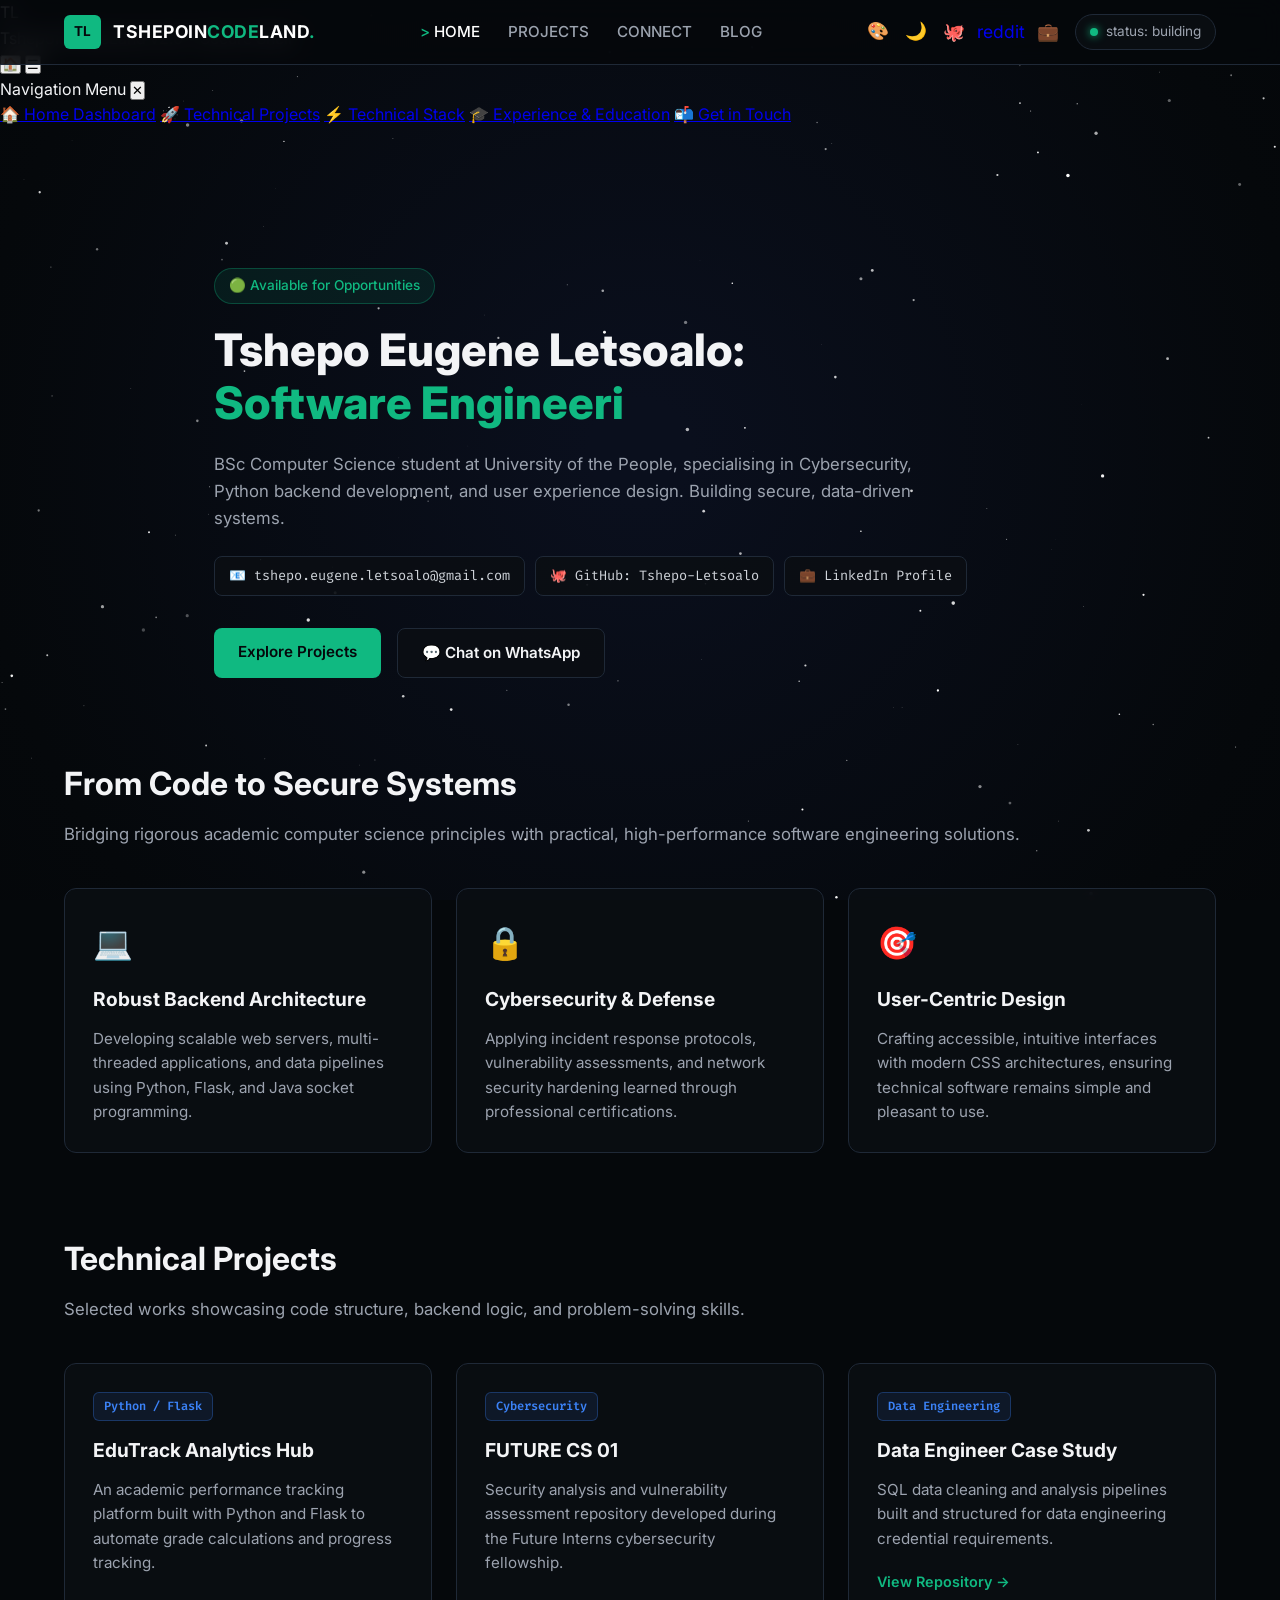
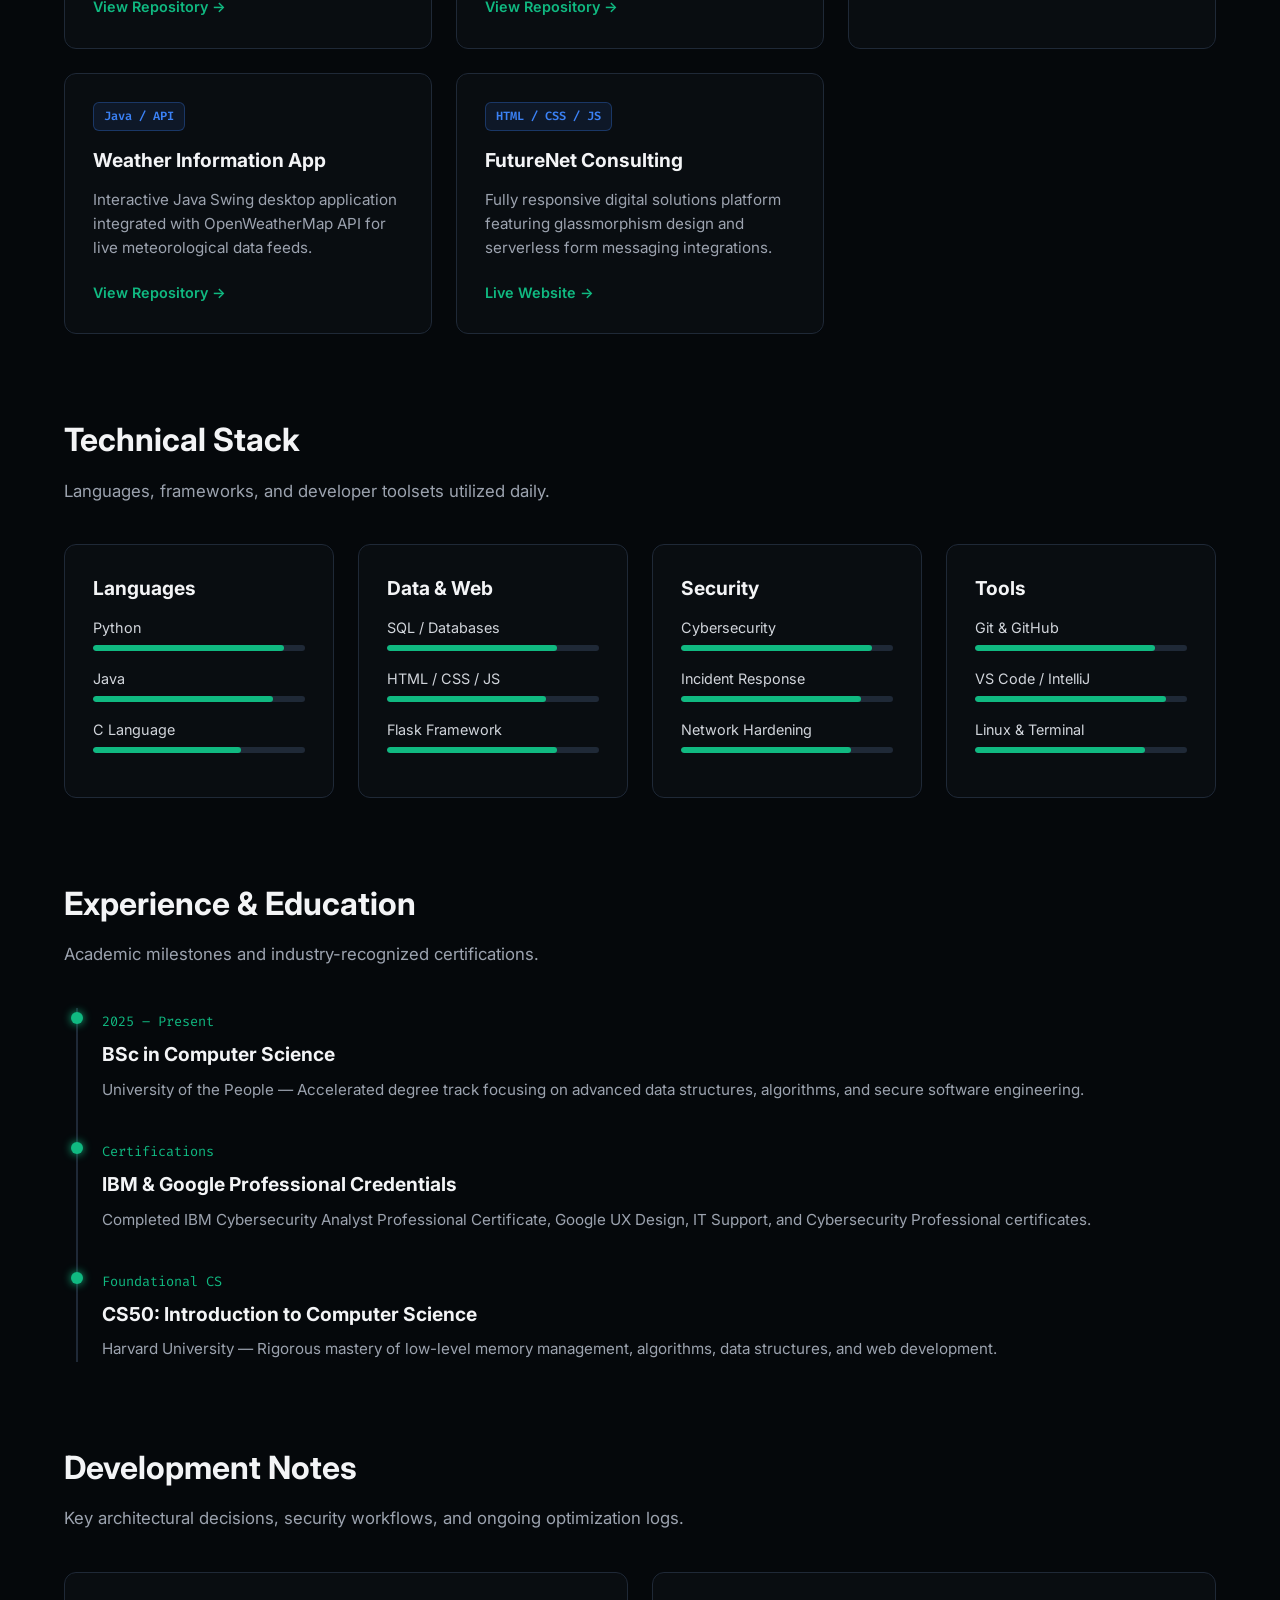
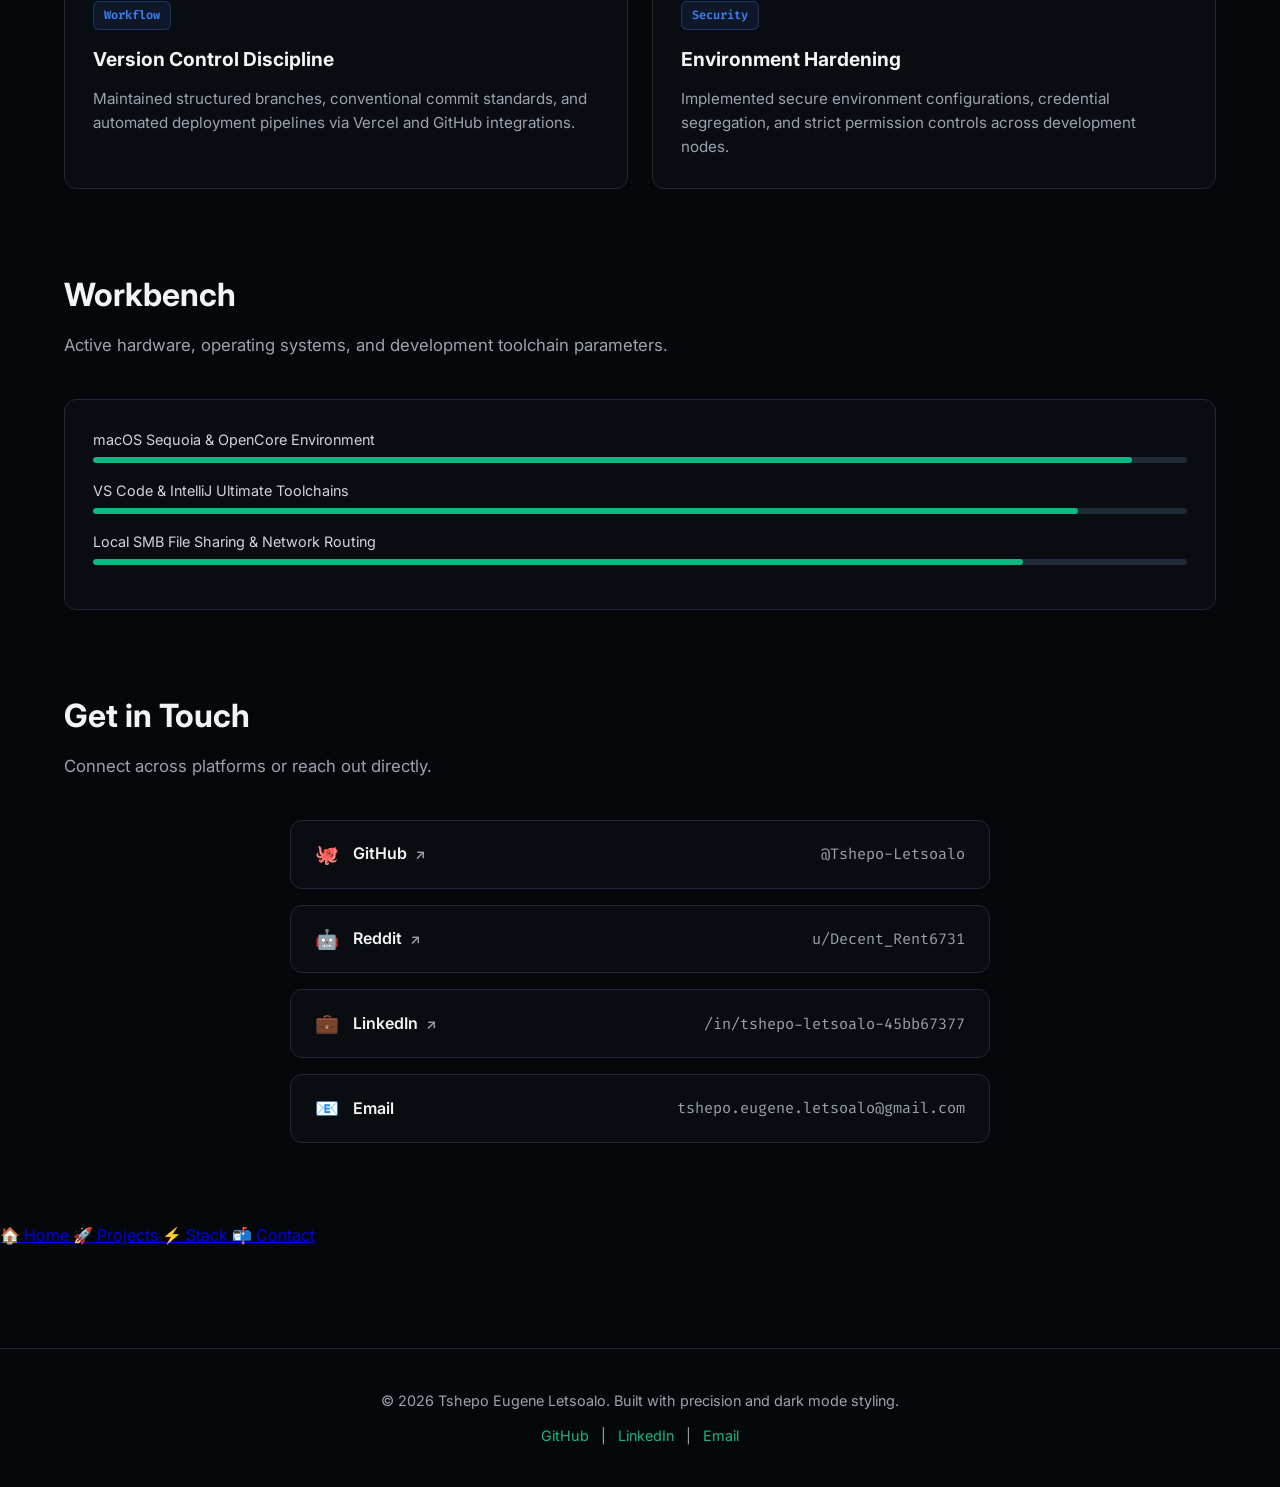
==== commit 23acef70: "Enhance mobile app layout and galaxy animation" ====
--- a/index.html
+++ b/index.html
@@ -2,7 +2,11 @@
 <html lang="en">
 <head>
     <meta charset="UTF-8">
-    <meta name="viewport" content="width=device-width, initial-scale=1.0">
+    <meta name="viewport" content="width=device-width, initial-scale=1.0, maximum-scale=1.0, user-scalable=no, viewport-fit=cover">
+    <meta name="apple-mobile-web-app-capable" content="yes">
+    <meta name="apple-mobile-web-app-status-bar-style" content="black-translucent">
+    <meta name="apple-mobile-web-app-title" content="TshepoInCodeLand">
+    <meta name="theme-color" content="#05080b">
     <meta name="description" content="Tshepo Eugene Letsoalo - Software Engineering Student & Cybersecurity Analyst Academic Portfolio">
     <title>TshepoInCodeLand | Academic Portfolio</title>
     <link rel="icon" type="image/png" href="favicon.png">
@@ -11,10 +15,40 @@
 </head>
 <body>
 
-    <!-- GALAXY BACKGROUND CANVAS -->
-    <canvas id="galaxy-canvas"></canvas>
-
-    <!-- TOP NAVIGATION BAR -->
+    <!-- COSMIC GALAXY CANVAS -->
+    <canvas id="galaxy-canvas" aria-hidden="true"></canvas>
+
+    <!-- MOBILE APP HEADER -->
+    <header class="mobile-app-header">
+        <div class="mobile-header-left">
+            <span class="mobile-avatar">TL</span>
+            <div>
+                <span class="mobile-app-title">TshepoInCodeLand</span>
+                <span class="mobile-app-subtitle">v2.6 • Secure Shell</span>
+            </div>
+        </div>
+        <div class="mobile-header-right">
+            <button class="mobile-action-btn" onclick="window.scrollTo({top: 0, behavior: 'smooth'});" aria-label="Home">🏠</button>
+            <button class="mobile-action-btn" onclick="toggleMobileMenu()" aria-label="Menu">☰</button>
+        </div>
+    </header>
+
+    <!-- MOBILE NAV DRAWER -->
+    <div class="mobile-drawer" id="mobileDrawer">
+        <div class="drawer-header">
+            <span>Navigation Menu</span>
+            <button onclick="toggleMobileMenu()" class="close-drawer">✕</button>
+        </div>
+        <div class="drawer-links">
+            <a href="#" onclick="toggleMobileMenu()">🏠 Home Dashboard</a>
+            <a href="#projects" onclick="toggleMobileMenu()">🚀 Technical Projects</a>
+            <a href="#stack" onclick="toggleMobileMenu()">⚡ Technical Stack</a>
+            <a href="#experience" onclick="toggleMobileMenu()">🎓 Experience & Education</a>
+            <a href="#connect" onclick="toggleMobileMenu()">📬 Get in Touch</a>
+        </div>
+    </div>
+
+    <!-- TOP NAVIGATION BAR (Desktop) -->
     <nav class="navbar">
         <div class="nav-container">
             <div class="nav-left">
@@ -133,7 +167,7 @@
     </section>
 
     <!-- TECHNICAL STACK -->
-    <section class="section">
+    <section id="stack" class="section">
         <h2>Technical Stack</h2>
         <p class="section-desc">Languages, frameworks, and developer toolsets utilized daily.</p>
 
@@ -166,7 +200,7 @@
     </section>
 
     <!-- EXPERIENCE & EDUCATION TIMELINE -->
-    <section class="section">
+    <section id="experience" class="section">
         <h2>Experience & Education</h2>
         <p class="section-desc">Academic milestones and industry-recognized certifications.</p>
 
@@ -263,6 +297,26 @@
         </div>
     </section>
 
+    <!-- MOBILE APP BOTTOM NAVIGATION BAR -->
+    <nav class="mobile-bottom-nav">
+        <a href="#" class="mobile-nav-item active">
+            <span>🏠</span>
+            <span>Home</span>
+        </a>
+        <a href="#projects" class="mobile-nav-item">
+            <span>🚀</span>
+            <span>Projects</span>
+        </a>
+        <a href="#stack" class="mobile-nav-item">
+            <span>⚡</span>
+            <span>Stack</span>
+        </a>
+        <a href="#connect" class="mobile-nav-item">
+            <span>📬</span>
+            <span>Contact</span>
+        </a>
+    </nav>
+
     <!-- FOOTER -->
     <footer>
         <div class="footer-content">
@@ -277,6 +331,12 @@
 
     <!-- SCRIPTS -->
     <script>
+        // Toggle Mobile Menu Drawer
+        function toggleMobileMenu() {
+            const drawer = document.getElementById('mobileDrawer');
+            drawer.classList.toggle('open');
+        }
+
         // Hero Title Typewriter Effect
         const titles = [
             "Software Engineering Student",
@@ -318,92 +378,72 @@
 
         setTimeout(typeWriter, 1000);
 
-        // Galaxy & Planets Animation Script
-        const canvas = document.getElementById("galaxy-canvas");
-        const ctx = canvas.getContext("2d");
+        // Starry Galaxy Canvas Animation
+        const canvas = document.getElementById('galaxy-canvas');
+        const ctx = canvas.getContext('2d');
 
         let width, height;
-        function resize() {
+        let stars = [];
+        const numStars = 150;
+
+        function resizeCanvas() {
             width = canvas.width = window.innerWidth;
             height = canvas.height = window.innerHeight;
         }
-        window.addEventListener("resize", resize);
-        resize();
-
-        // Generate Stars
-        const stars = [];
-        const numStars = Math.floor((window.innerWidth * window.innerHeight) / 3000);
+
+        window.addEventListener('resize', resizeCanvas);
+        resizeCanvas();
+
+        class Star {
+            constructor() {
+                this.x = Math.random() * width;
+                this.y = Math.random() * height;
+                this.size = Math.random() * 1.8;
+                this.baseAlpha = Math.random() * 0.7 + 0.3;
+                this.alpha = this.baseAlpha;
+                this.twinkleSpeed = Math.random() * 0.02 + 0.005;
+                this.vy = (Math.random() * 0.2) + 0.05; // Gentle upward drift
+            }
+
+            update() {
+                this.y -= this.vy;
+                if (this.y < 0) {
+                    this.y = height;
+                    this.x = Math.random() * width;
+                }
+                // Twinkle effect
+                this.alpha += Math.sin(Date.now() * this.twinkleSpeed) * 0.01;
+                if (this.alpha < 0.1) this.alpha = 0.1;
+                if (this.alpha > 1) this.alpha = 1;
+            }
+
+            draw() {
+                ctx.fillStyle = `rgba(255, 255, 255, ${this.alpha})`;
+                ctx.beginPath();
+                ctx.arc(this.x, this.y, this.size, 0, Math.PI * 2);
+                ctx.fill();
+            }
+        }
+
         for (let i = 0; i < numStars; i++) {
-            stars.push({
-                x: Math.random() * width,
-                y: Math.random() * height,
-                radius: Math.random() * 1.5,
-                alpha: Math.random(),
-                speed: Math.random() * 0.02 + 0.005
-            });
-        }
-
-        // Generate Planets with rings/atmospheres
-        const planets = [
-            { x: width * 0.15, y: height * 0.3, radius: 45, color: '#10b981', ring: true, speedX: 0.05, speedY: 0.02, angle: 0 },
-            { x: width * 0.85, y: height * 0.7, radius: 30, color: '#3b82f6', ring: false, speedX: -0.03, speedY: 0.01, angle: 1 },
-            { x: width * 0.75, y: height * 0.2, radius: 20, color: '#f59e0b', ring: false, speedX: 0.02, speedY: -0.02, angle: 2 }
-        ];
+            stars.push(new Star());
+        }
 
         function animateGalaxy() {
             ctx.clearRect(0, 0, width, height);
 
-            // Draw Nebula background glow gradient
-            let gradient = ctx.createRadialGradient(width * 0.5, height * 0.3, 50, width * 0.5, height * 0.3, width * 0.8);
-            gradient.addColorStop(0, "rgba(16, 185, 129, 0.03)");
-            gradient.addColorStop(0.5, "rgba(59, 130, 246, 0.02)");
-            gradient.addColorStop(1, "transparent");
+            // Draw deep space gradient background
+            const gradient = ctx.createRadialGradient(width / 2, height / 2, 50, width / 2, height / 2, Math.max(width, height));
+            gradient.addColorStop(0, '#0a0f1d');
+            gradient.addColorStop(0.5, '#05080b');
+            gradient.addColorStop(1, '#020305');
             ctx.fillStyle = gradient;
             ctx.fillRect(0, 0, width, height);
 
-            // Draw Stars
+            // Update and draw stars
             stars.forEach(star => {
-                star.alpha += star.speed;
-                if (star.alpha > 1 || star.alpha < 0.2) star.speed = -star.speed;
-                ctx.beginPath();
-                ctx.arc(star.x, star.y, star.radius, 0, Math.PI * 2);
-                ctx.fillStyle = `rgba(255, 255, 255, ${Math.abs(star.alpha)})`;
-                ctx.fill();
-            });
-
-            // Draw Planets
-            planets.forEach(p => {
-                p.angle += 0.003;
-                let currentX = p.x + Math.sin(p.angle) * 30;
-                let currentY = p.y + Math.cos(p.angle) * 20;
-
-                // Planet shadow gradient
-                let pGrad = ctx.createRadialGradient(currentX - p.radius * 0.3, currentY - p.radius * 0.3, p.radius * 0.1, currentX, currentY, p.radius);
-                pGrad.addColorStop(0, "#ffffff");
-                pGrad.addColorStop(0.3, p.color);
-                pGrad.addColorStop(1, "#05080b");
-
-                ctx.save();
-                ctx.shadowBlur = 25;
-                ctx.shadowColor = p.color;
-
-                ctx.beginPath();
-                ctx.arc(currentX, currentY, p.radius, 0, Math.PI * 2);
-                ctx.fillStyle = pGrad;
-                ctx.fill();
-                ctx.restore();
-
-                // Optional Planet Ring
-                if (p.ring) {
-                    ctx.save();
-                    ctx.beginPath();
-                    ctx.strokeStyle = "rgba(16, 185, 129, 0.35)";
-                    ctx.lineWidth = 4;
-                    ctx.scale(1, 0.3);
-                    ctx.arc(currentX, (currentY / 0.3), p.radius * 1.8, 0, Math.PI * 2);
-                    ctx.stroke();
-                    ctx.restore();
-                }
+                star.update();
+                star.draw();
             });
 
             requestAnimationFrame(animateGalaxy);
--- a/style.css
+++ b/style.css
@@ -11,6 +11,18 @@
     font-family: 'Inter', sans-serif;
     line-height: 1.6;
     overflow-x: hidden;
+    position: relative;
+}
+
+/* Galaxy Canvas Background */
+#galaxy-canvas {
+    position: fixed;
+    top: 0;
+    left: 0;
+    width: 100vw;
+    height: 100vh;
+    z-index: -1;
+    pointer-events: none;
 }
 
 /* Navbar */
@@ -19,8 +31,8 @@
     top: 0;
     left: 0;
     width: 100%;
-    background-color: rgba(5, 8, 11, 0.9);
-    backdrop-filter: blur(10px);
+    background-color: rgba(5, 8, 11, 0.85);
+    backdrop-filter: blur(12px);
     border-bottom: 1px solid #1f2937;
     z-index: 1000;
     padding: 14px 0;
@@ -110,7 +122,7 @@
     display: flex;
     align-items: center;
     gap: 8px;
-    background-color: #0b0f13;
+    background-color: rgba(11, 15, 19, 0.8);
     border: 1px solid #1f2937;
     padding: 6px 14px;
     border-radius: 20px;
@@ -132,7 +144,7 @@
 .dot.red { background-color: #ef4444; }
 .dot.yellow { background-color: #f59e0b; }
 
-/* Hero Section (Updated to Single Column) */
+/* Hero Section (Single Column) */
 .hero {
     max-width: 900px;
     margin: 140px auto 80px auto;
@@ -180,7 +192,7 @@
 }
 
 .chip {
-    background-color: #0b0f13;
+    background-color: rgba(11, 15, 19, 0.85);
     border: 1px solid #1f2937;
     padding: 8px 14px;
     border-radius: 8px;
@@ -218,7 +230,7 @@
 }
 
 .btn-secondary {
-    background-color: #0b0f13;
+    background-color: rgba(11, 15, 19, 0.85);
     color: #f3f4f6;
     border: 1px solid #1f2937;
 }
@@ -265,9 +277,10 @@
     gap: 24px;
 }
 
-/* Cards */
+/* Cards (Glassmorphism backdrop) */
 .card, .project-card, .skill-group {
-    background-color: #0b0f13;
+    background-color: rgba(11, 15, 19, 0.85);
+    backdrop-filter: blur(8px);
     border: 1px solid #1f2937;
     border-radius: 12px;
     padding: 28px;
@@ -401,7 +414,8 @@
     display: flex;
     justify-content: space-between;
     align-items: center;
-    background-color: #0b0f13;
+    background-color: rgba(11, 15, 19, 0.85);
+    backdrop-filter: blur(8px);
     border: 1px solid #1f2937;
     padding: 18px 24px;
     border-radius: 12px;
@@ -412,7 +426,7 @@
 
 .social-card:hover {
     border-color: #10b981;
-    background-color: #111827;
+    background-color: rgba(17, 24, 39, 0.9);
     transform: translateY(-2px);
 }
 
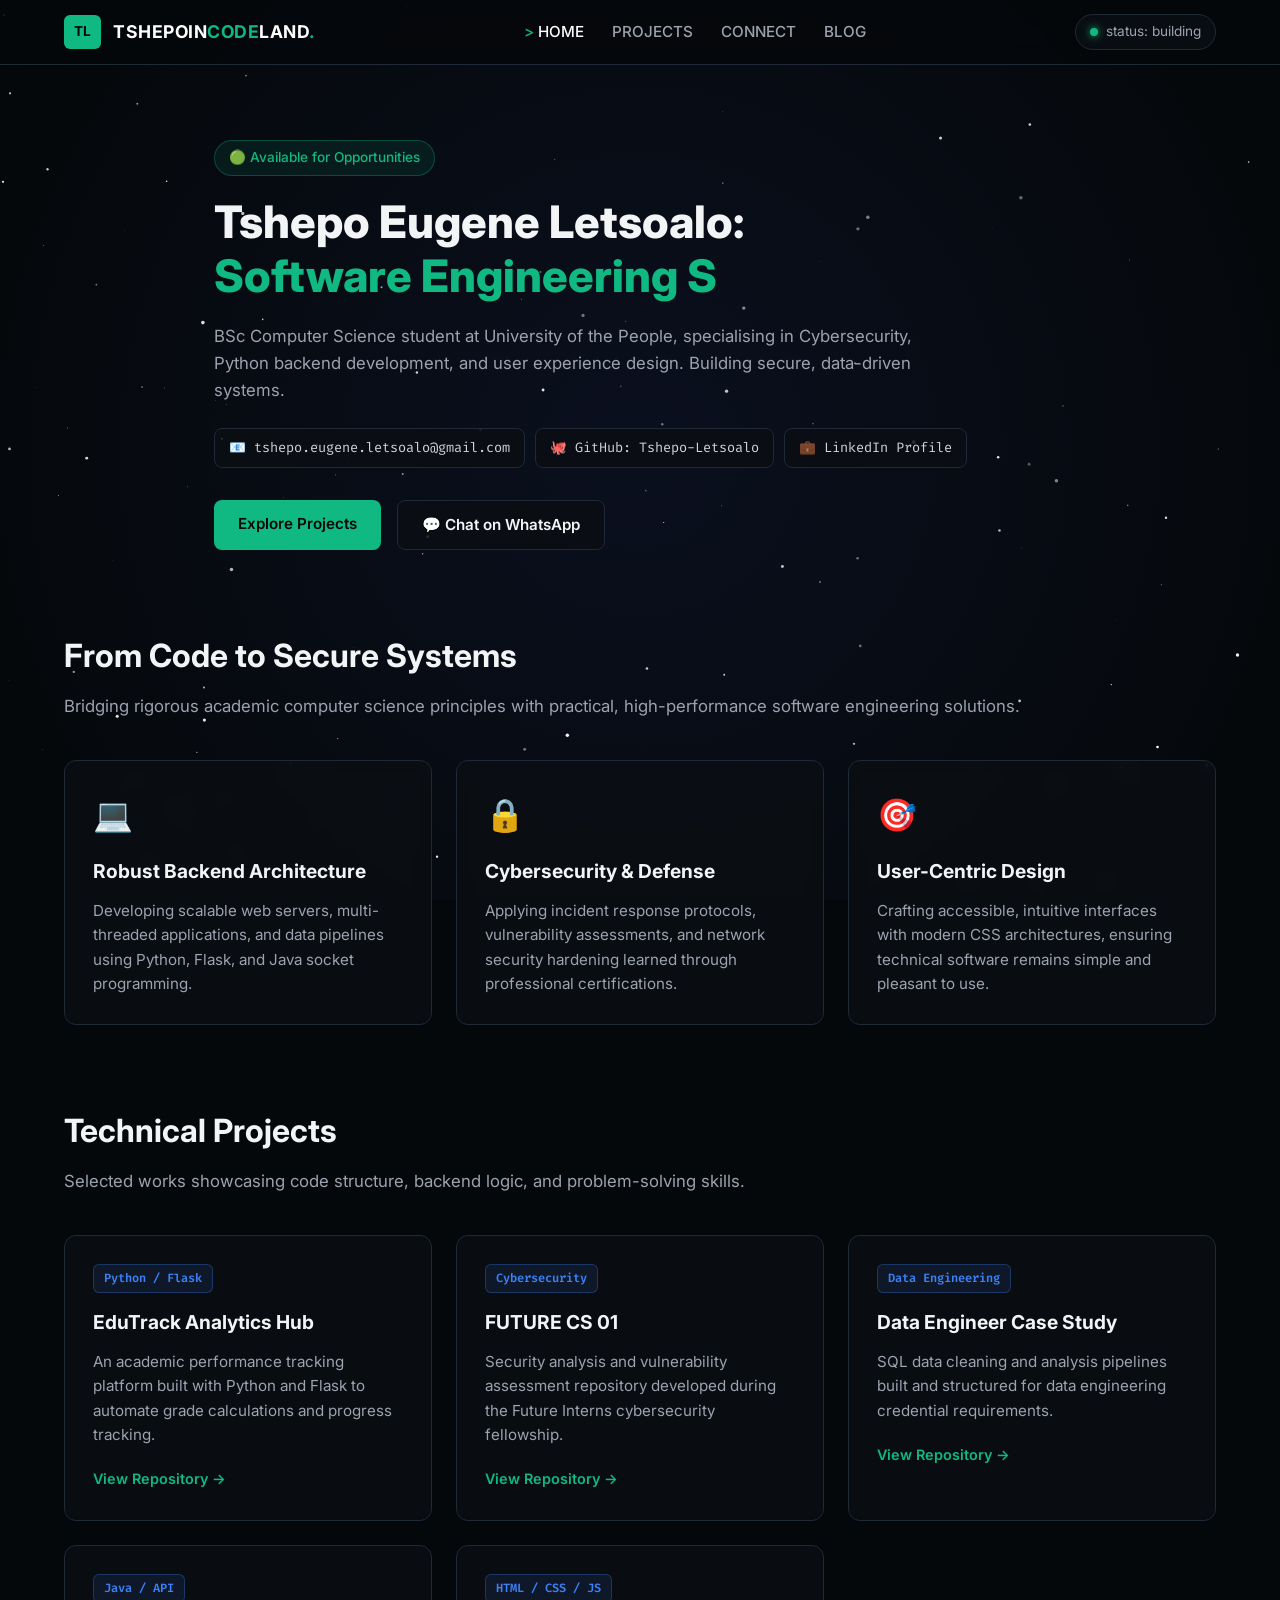
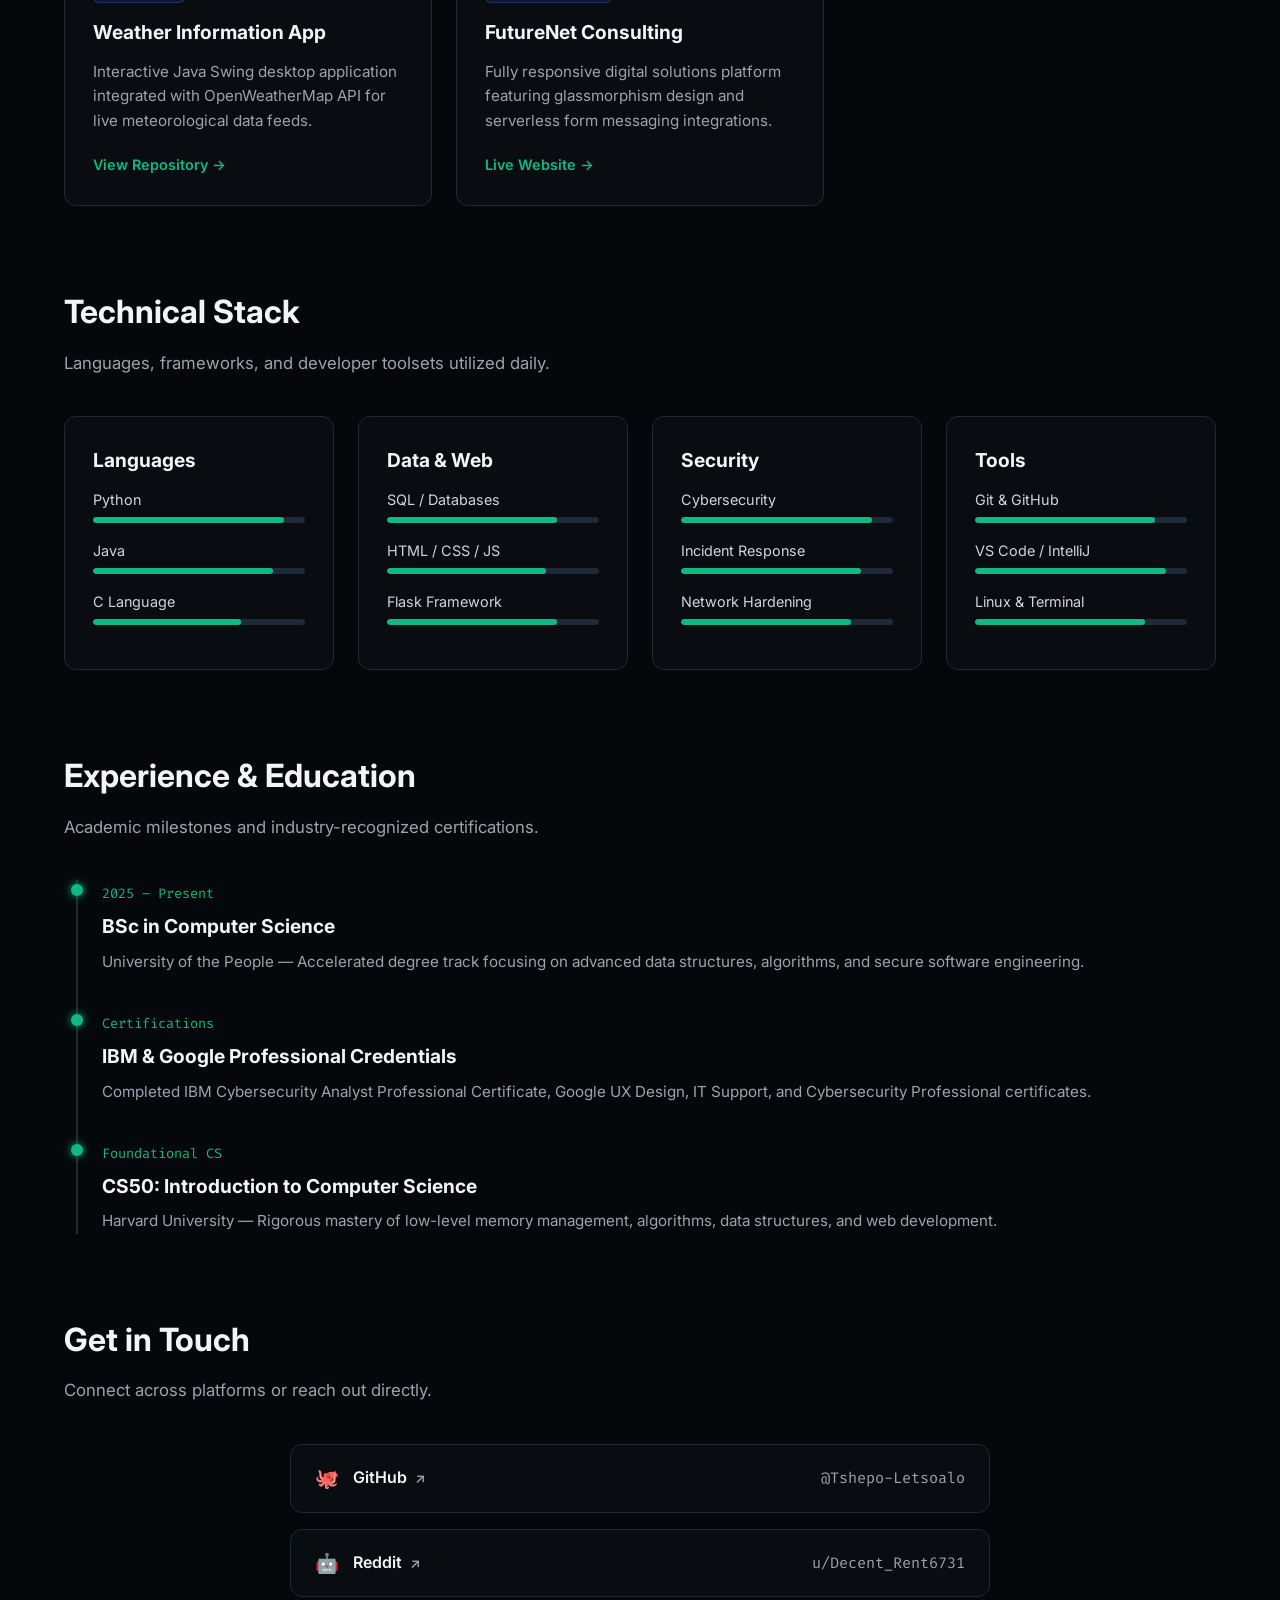
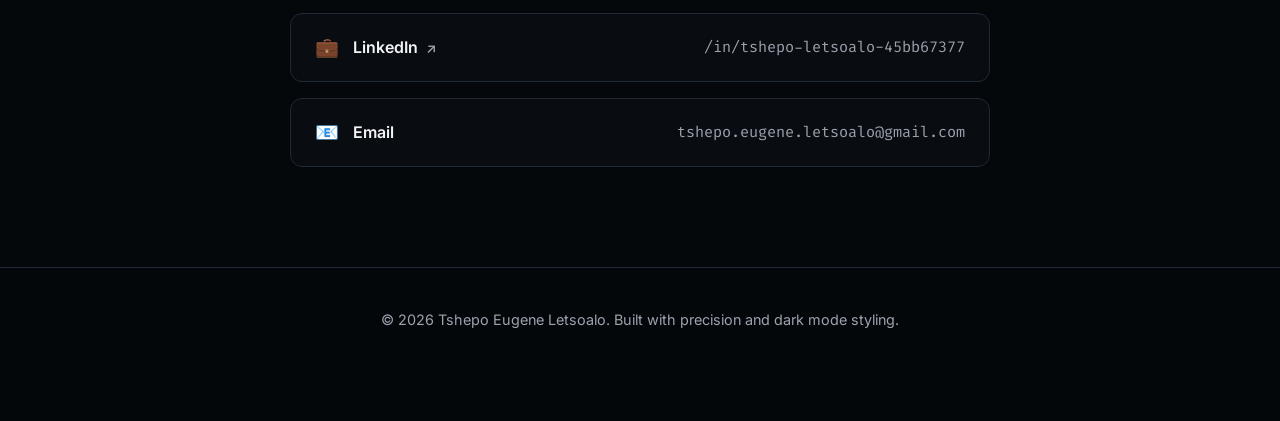
==== commit 6fec8543: "Update index.html to remove unused sections and add meta Removed social buttons and development note" ====
--- a/index.html
+++ b/index.html
@@ -6,8 +6,9 @@
     <meta name="apple-mobile-web-app-capable" content="yes">
     <meta name="apple-mobile-web-app-status-bar-style" content="black-translucent">
     <meta name="apple-mobile-web-app-title" content="TshepoInCodeLand">
+    <meta name="mobile-web-app-capable" content="yes">
     <meta name="theme-color" content="#05080b">
-    <meta name="description" content="Tshepo Eugene Letsoalo - Software Engineering Student & Cybersecurity Analyst Academic Portfolio">
+    <link rel="manifest" href="manifest.json">
     <title>TshepoInCodeLand | Academic Portfolio</title>
     <link rel="icon" type="image/png" href="favicon.png">
     <link href="https://fonts.googleapis.com/css2?family=Inter:wght@300;400;500;600;700&family=Fira+Code:wght@400;500&display=swap" rel="stylesheet">
@@ -64,13 +65,6 @@
             </div>
 
             <div class="nav-right">
-                <button class="icon-btn" aria-label="Theme Customizer">🎨</button>
-                <button class="icon-btn" aria-label="Dark Mode Toggle">🌙</button>
-                <div class="nav-socials">
-                    <a href="https://github.com/Tshepo-Letsoalo" target="_blank" class="social-icon" aria-label="GitHub">🐙</a>
-                    <a href="https://reddit.com/u/Decent_Rent6731" target="_blank" class="social-icon" aria-label="Reddit">reddit</a>
-                    <a href="https://linkedin.com/in/tshepo-letsoalo-45bb67377" target="_blank" class="social-icon" aria-label="LinkedIn">💼</a>
-                </div>
                 <div class="status-pill">
                     <span class="dot green"></span> status: building
                 </div>
@@ -223,37 +217,6 @@
                 <h3>CS50: Introduction to Computer Science</h3>
                 <p>Harvard University — Rigorous mastery of low-level memory management, algorithms, data structures, and web development.</p>
             </div>
-        </div>
-    </section>
-
-    <!-- DEVELOPMENT NOTES -->
-    <section class="section">
-        <h2>Development Notes</h2>
-        <p class="section-desc">Key architectural decisions, security workflows, and ongoing optimization logs.</p>
-
-        <div class="grid-2">
-            <div class="card">
-                <span class="project-tag">Workflow</span>
-                <h3>Version Control Discipline</h3>
-                <p>Maintained structured branches, conventional commit standards, and automated deployment pipelines via Vercel and GitHub integrations.</p>
-            </div>
-            <div class="card">
-                <span class="project-tag">Security</span>
-                <h3>Environment Hardening</h3>
-                <p>Implemented secure environment configurations, credential segregation, and strict permission controls across development nodes.</p>
-            </div>
-        </div>
-    </section>
-
-    <!-- WORKBENCH -->
-    <section class="section">
-        <h2>Workbench</h2>
-        <p class="section-desc">Active hardware, operating systems, and development toolchain parameters.</p>
-
-        <div class="card">
-            <div class="skill-item"><span>macOS Sequoia & OpenCore Environment</span><div class="bar"><div class="fill" style="width: 95%;"></div></div></div>
-            <div class="skill-item"><span>VS Code & IntelliJ Ultimate Toolchains</span><div class="bar"><div class="fill" style="width: 90%;"></div></div></div>
-            <div class="skill-item"><span>Local SMB File Sharing & Network Routing</span><div class="bar"><div class="fill" style="width: 85%;"></div></div></div>
         </div>
     </section>
 
@@ -321,23 +284,16 @@
     <footer>
         <div class="footer-content">
             <p>&copy; 2026 Tshepo Eugene Letsoalo. Built with precision and dark mode styling.</p>
-            <p class="footer-links">
-                <a href="https://github.com/Tshepo-Letsoalo" target="_blank">GitHub</a> | 
-                <a href="https://linkedin.com/in/tshepo-letsoalo-45bb67377" target="_blank">LinkedIn</a> | 
-                <a href="mailto:tshepo.eugene.letsoalo@gmail.com">Email</a>
-            </p>
         </div>
     </footer>
 
     <!-- SCRIPTS -->
     <script>
-        // Toggle Mobile Menu Drawer
         function toggleMobileMenu() {
             const drawer = document.getElementById('mobileDrawer');
             drawer.classList.toggle('open');
         }
 
-        // Hero Title Typewriter Effect
         const titles = [
             "Software Engineering Student",
             "Cybersecurity Analyst",
@@ -378,7 +334,6 @@
 
         setTimeout(typeWriter, 1000);
 
-        // Starry Galaxy Canvas Animation
         const canvas = document.getElementById('galaxy-canvas');
         const ctx = canvas.getContext('2d');
 
@@ -402,7 +357,7 @@
                 this.baseAlpha = Math.random() * 0.7 + 0.3;
                 this.alpha = this.baseAlpha;
                 this.twinkleSpeed = Math.random() * 0.02 + 0.005;
-                this.vy = (Math.random() * 0.2) + 0.05; // Gentle upward drift
+                this.vy = (Math.random() * 0.2) + 0.05;
             }
 
             update() {
@@ -411,7 +366,6 @@
                     this.y = height;
                     this.x = Math.random() * width;
                 }
-                // Twinkle effect
                 this.alpha += Math.sin(Date.now() * this.twinkleSpeed) * 0.01;
                 if (this.alpha < 0.1) this.alpha = 0.1;
                 if (this.alpha > 1) this.alpha = 1;
@@ -432,7 +386,6 @@
         function animateGalaxy() {
             ctx.clearRect(0, 0, width, height);
 
-            // Draw deep space gradient background
             const gradient = ctx.createRadialGradient(width / 2, height / 2, 50, width / 2, height / 2, Math.max(width, height));
             gradient.addColorStop(0, '#0a0f1d');
             gradient.addColorStop(0.5, '#05080b');
@@ -440,7 +393,6 @@
             ctx.fillStyle = gradient;
             ctx.fillRect(0, 0, width, height);
 
-            // Update and draw stars
             stars.forEach(star => {
                 star.update();
                 star.draw();
--- a/style.css
+++ b/style.css
@@ -12,20 +12,26 @@
     line-height: 1.6;
     overflow-x: hidden;
     position: relative;
-}
-
-/* Galaxy Canvas Background */
+    -webkit-text-size-adjust: 100%;
+}
+
+/* Immersive Starry Galaxy Canvas */
 #galaxy-canvas {
     position: fixed;
     top: 0;
     left: 0;
     width: 100vw;
     height: 100vh;
-    z-index: -1;
     pointer-events: none;
-}
-
-/* Navbar */
+    z-index: 0;
+}
+
+.navbar, .hero, .section, footer, .mobile-app-header, .mobile-bottom-nav {
+    position: relative;
+    z-index: 1;
+}
+
+/* Default Desktop Navbar */
 .navbar {
     position: fixed;
     top: 0;
@@ -141,10 +147,165 @@
     box-shadow: 0 0 8px #10b981;
 }
 
-.dot.red { background-color: #ef4444; }
-.dot.yellow { background-color: #f59e0b; }
-
-/* Hero Section (Single Column) */
+/* Mobile App Frame Header & Bottom Bar (Hidden by default on desktop) */
+.mobile-app-header {
+    display: none;
+    position: fixed;
+    top: 0;
+    left: 0;
+    width: 100%;
+    background-color: rgba(5, 8, 11, 0.92);
+    backdrop-filter: blur(16px);
+    border-bottom: 1px solid #1f2937;
+    padding: 12px 16px;
+    z-index: 1100;
+    align-items: center;
+    justify-content: space-between;
+}
+
+.mobile-header-left {
+    display: flex;
+    align-items: center;
+    gap: 10px;
+}
+
+.mobile-avatar {
+    background-color: #10b981;
+    color: #05080b;
+    font-weight: 700;
+    width: 34px;
+    height: 34px;
+    border-radius: 8px;
+    display: flex;
+    align-items: center;
+    justify-content: center;
+    font-size: 0.85rem;
+}
+
+.mobile-app-title {
+    font-weight: 700;
+    font-size: 0.95rem;
+    color: #ffffff;
+    display: block;
+}
+
+.mobile-app-subtitle {
+    font-size: 0.7rem;
+    color: #10b981;
+    font-family: 'Fira Code', monospace;
+}
+
+.mobile-header-right {
+    display: flex;
+    gap: 8px;
+}
+
+.mobile-action-btn {
+    background: rgba(31, 41, 55, 0.6);
+    border: 1px solid #374151;
+    color: #f3f4f6;
+    width: 36px;
+    height: 36px;
+    border-radius: 8px;
+    display: flex;
+    align-items: center;
+    justify-content: center;
+    font-size: 0.95rem;
+    cursor: pointer;
+}
+
+.mobile-bottom-nav {
+    display: none;
+    position: fixed;
+    bottom: 0;
+    left: 0;
+    width: 100%;
+    background-color: rgba(5, 8, 11, 0.95);
+    backdrop-filter: blur(16px);
+    border-top: 1px solid #1f2937;
+    padding: 8px 12px env(safe-area-inset-bottom, 8px) 12px;
+    z-index: 1100;
+    justify-content: space-around;
+    align-items: center;
+}
+
+.mobile-nav-item {
+    display: flex;
+    flex-direction: column;
+    align-items: center;
+    text-decoration: none;
+    color: #9ca3af;
+    font-size: 0.7rem;
+    gap: 2px;
+    transition: color 0.2s;
+}
+
+.mobile-nav-item span:first-child {
+    font-size: 1.2rem;
+}
+
+.mobile-nav-item.active, .mobile-nav-item:hover {
+    color: #10b981;
+}
+
+/* Slide-out Menu Drawer */
+.mobile-drawer {
+    position: fixed;
+    top: 0;
+    right: -100%;
+    width: 80%;
+    max-width: 320px;
+    height: 100vh;
+    background-color: #0b0f13;
+    border-left: 1px solid #1f2937;
+    z-index: 1200;
+    transition: right 0.3s ease-in-out;
+    padding: 24px;
+    display: flex;
+    flex-direction: column;
+}
+
+.mobile-drawer.open {
+    right: 0;
+}
+
+.drawer-header {
+    display: flex;
+    justify-content: space-between;
+    align-items: center;
+    margin-bottom: 30px;
+    font-weight: 700;
+    color: #ffffff;
+    border-bottom: 1px solid #1f2937;
+    padding-bottom: 12px;
+}
+
+.close-drawer {
+    background: transparent;
+    border: none;
+    color: #9ca3af;
+    font-size: 1.2rem;
+    cursor: pointer;
+}
+
+.drawer-links {
+    display: flex;
+    flex-direction: column;
+    gap: 20px;
+}
+
+.drawer-links a {
+    color: #d1d5db;
+    text-decoration: none;
+    font-size: 1.05rem;
+    font-weight: 500;
+}
+
+.drawer-links a:hover {
+    color: #10b981;
+}
+
+/* Hero Section */
 .hero {
     max-width: 900px;
     margin: 140px auto 80px auto;
@@ -258,7 +419,7 @@
     margin-bottom: 40px;
 }
 
-/* Grids */
+/* Grids & Cards */
 .grid-3 {
     display: grid;
     grid-template-columns: repeat(auto-fit, minmax(340px, 1fr));
@@ -277,7 +438,6 @@
     gap: 24px;
 }
 
-/* Cards (Glassmorphism backdrop) */
 .card, .project-card, .skill-group {
     background-color: rgba(11, 15, 19, 0.85);
     backdrop-filter: blur(8px);
@@ -307,7 +467,6 @@
     font-size: 0.95rem;
 }
 
-/* Project Cards */
 .project-tag {
     display: inline-block;
     background-color: rgba(59, 130, 246, 0.1);
@@ -401,7 +560,7 @@
     font-size: 0.95rem;
 }
 
-/* Social Cards Section */
+/* Social Cards */
 .social-cards-container {
     display: flex;
     flex-direction: column;
@@ -461,11 +620,12 @@
 /* Footer */
 footer {
     border-top: 1px solid #1f2937;
-    padding: 40px 24px;
+    padding: 40px 24px 90px 24px;
     text-align: center;
     color: #9ca3af;
     font-size: 0.9rem;
     margin-top: 100px;
+    background-color: rgba(5, 8, 11, 0.9);
 }
 
 .footer-links {
@@ -482,12 +642,29 @@
     text-decoration: underline;
 }
 
-/* Responsive */
+/* Mobile App View Breakpoint Adjustments */
 @media(max-width: 900px) {
+    .navbar {
+        display: none; /* Hide standard desktop top navbar */
+    }
+    .mobile-app-header {
+        display: flex; /* Turn on mobile app top bar */
+    }
+    .mobile-bottom-nav {
+        display: flex; /* Turn on mobile app bottom bar */
+    }
     .hero {
-        margin-top: 100px;
+        margin-top: 90px;
+        padding: 0 16px;
     }
-    .nav-center {
-        display: none;
+    .hero h1 {
+        font-size: 2rem; /* Shrinks the text down so it fits nicely on cellphones */
     }
-}
+    .section {
+        padding: 0 16px;
+        margin: 60px auto;
+    }
+    .grid-3, .grid-4, .grid-2 {
+        grid-template-columns: 1fr; /* Stacks grids tightly on mobile */
+    }
+}
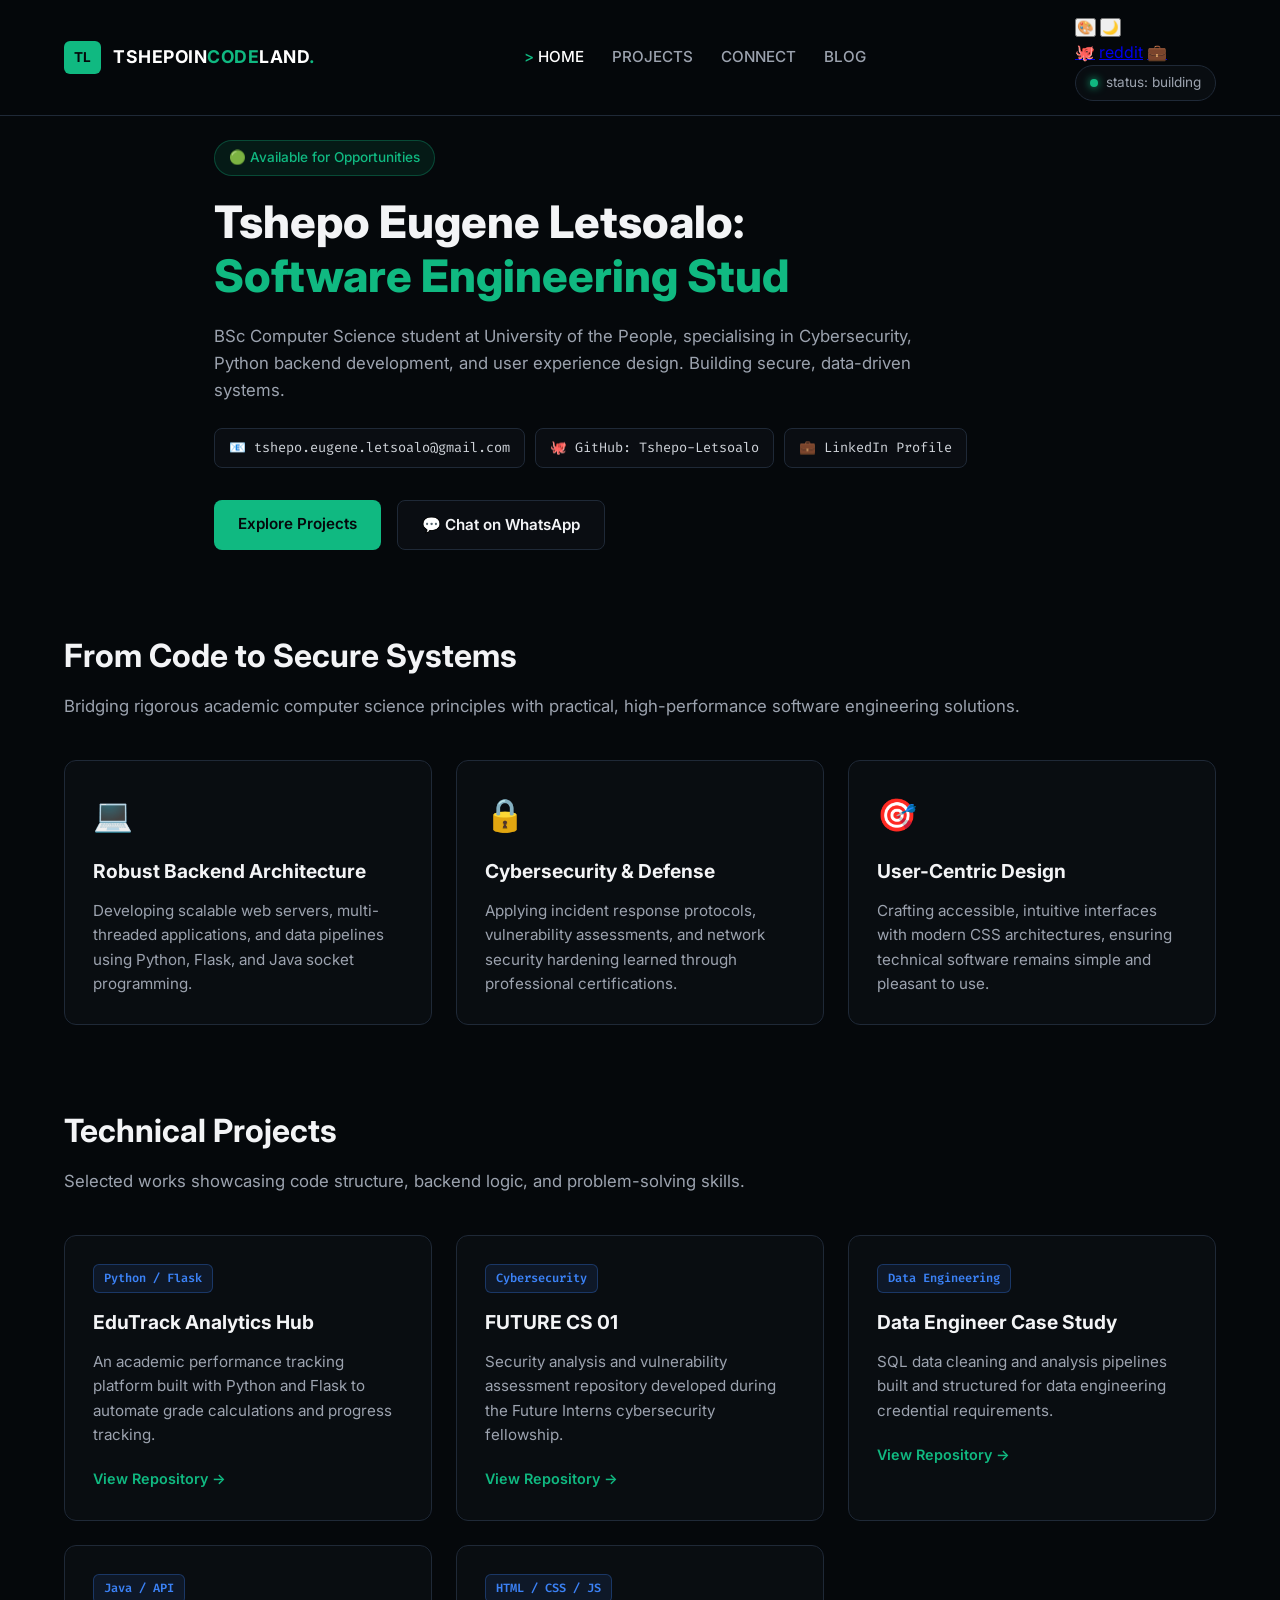
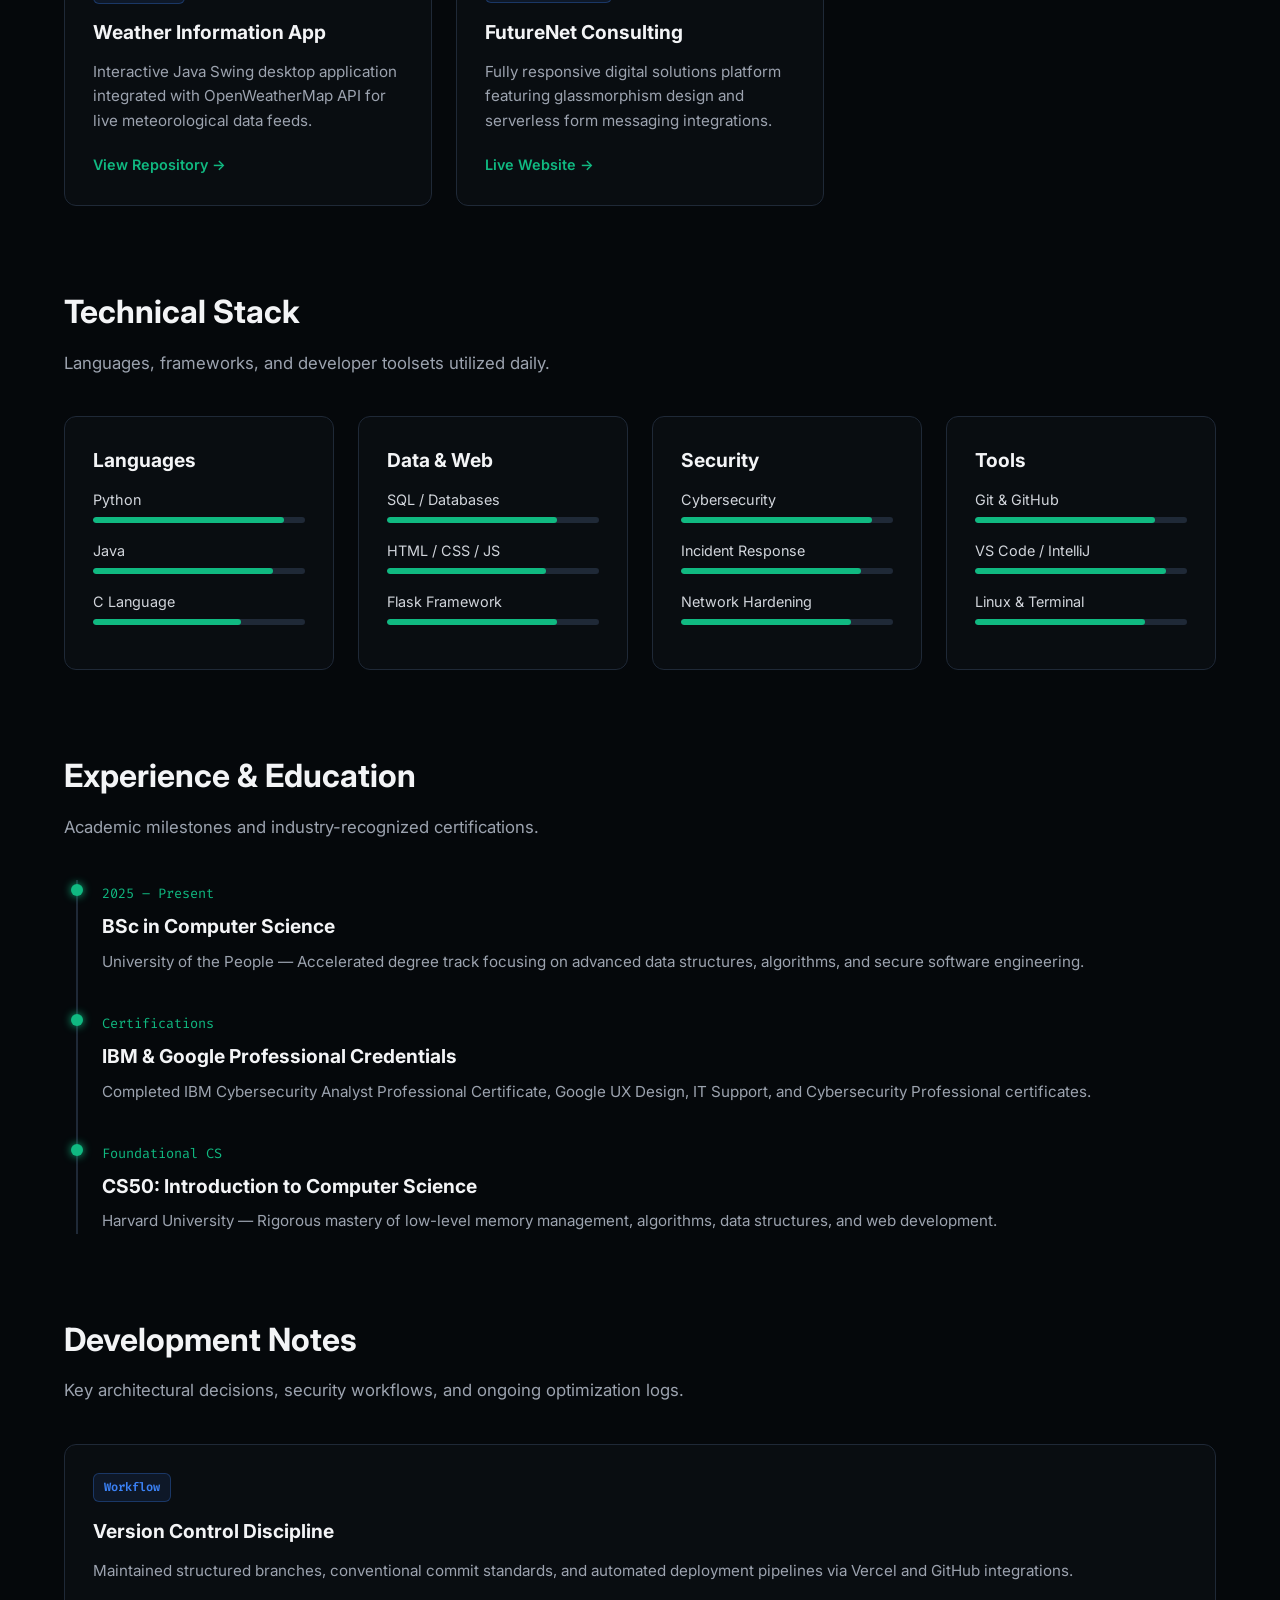
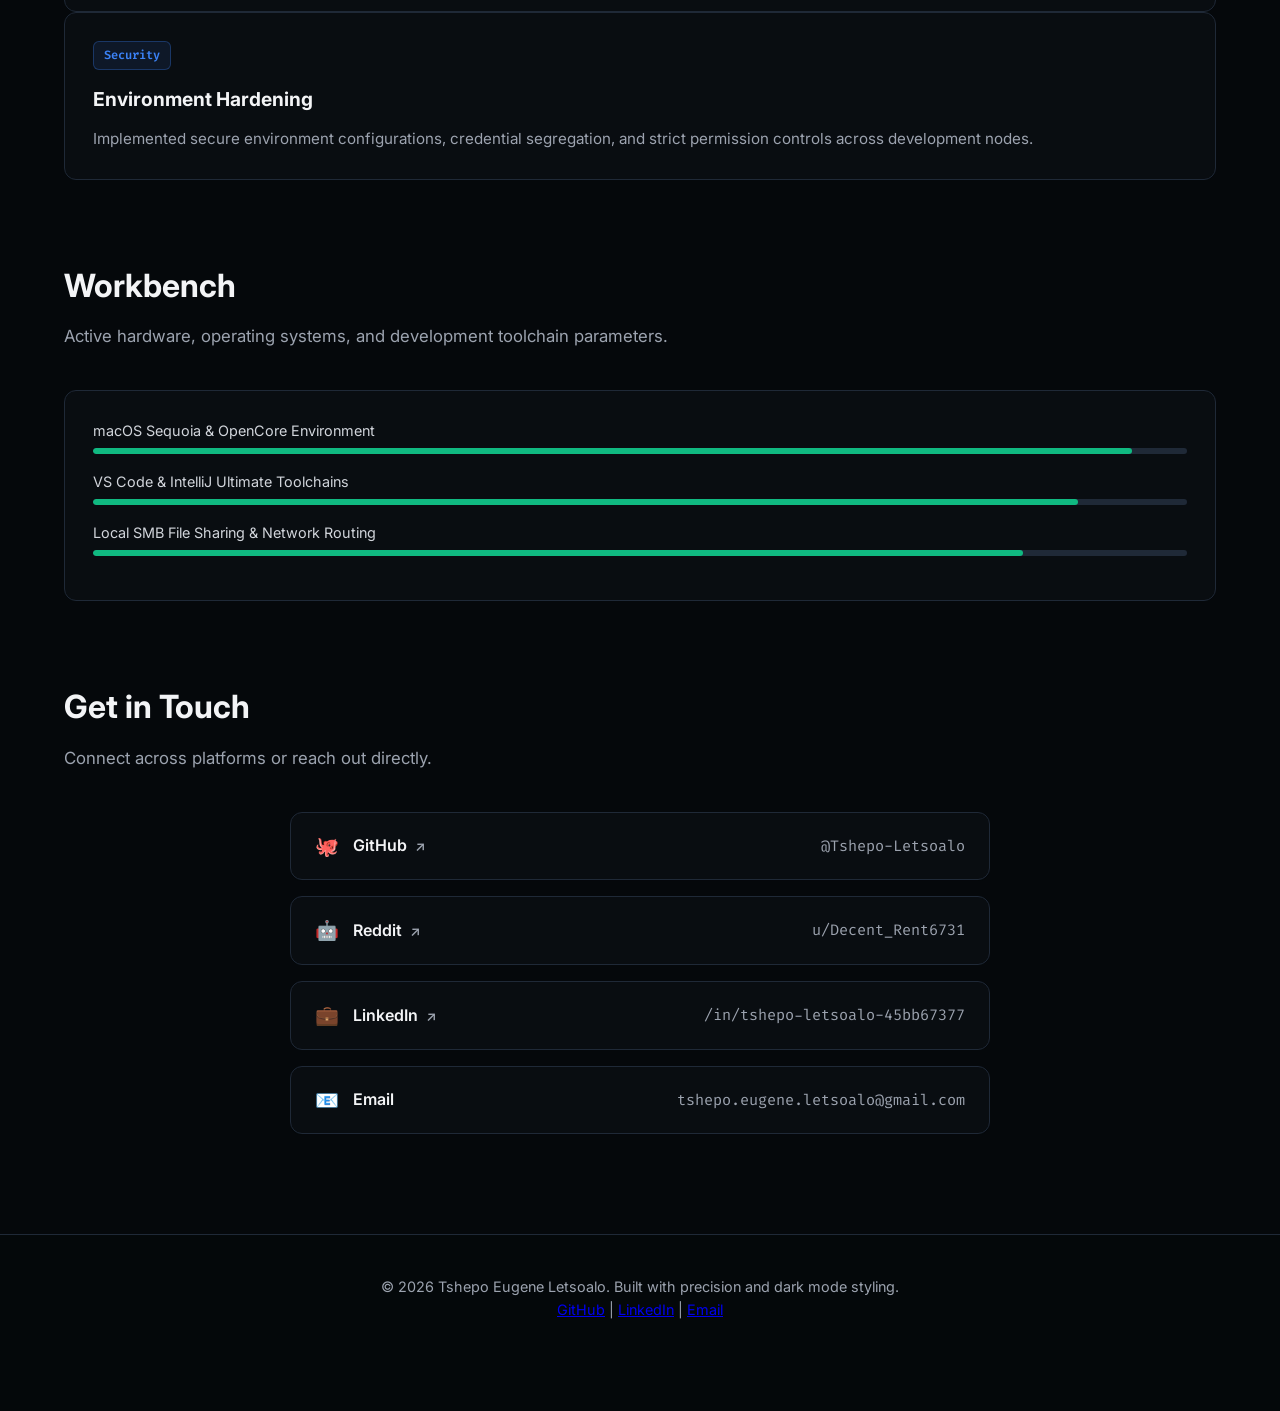
==== commit 03f5093c: "Refactor index.html to enhance content structure Removed mobile web app capability meta tag and gala" ====
--- a/index.html
+++ b/index.html
@@ -6,9 +6,8 @@
     <meta name="apple-mobile-web-app-capable" content="yes">
     <meta name="apple-mobile-web-app-status-bar-style" content="black-translucent">
     <meta name="apple-mobile-web-app-title" content="TshepoInCodeLand">
-    <meta name="mobile-web-app-capable" content="yes">
     <meta name="theme-color" content="#05080b">
-    <link rel="manifest" href="manifest.json">
+    <meta name="description" content="Tshepo Eugene Letsoalo - Software Engineering Student & Cybersecurity Analyst Academic Portfolio">
     <title>TshepoInCodeLand | Academic Portfolio</title>
     <link rel="icon" type="image/png" href="favicon.png">
     <link href="https://fonts.googleapis.com/css2?family=Inter:wght@300;400;500;600;700&family=Fira+Code:wght@400;500&display=swap" rel="stylesheet">
@@ -16,8 +15,8 @@
 </head>
 <body>
 
-    <!-- COSMIC GALAXY CANVAS -->
-    <canvas id="galaxy-canvas" aria-hidden="true"></canvas>
+    <!-- COSMIC BACKGROUND -->
+    <div class="space-background" aria-hidden="true"></div>
 
     <!-- MOBILE APP HEADER -->
     <header class="mobile-app-header">
@@ -65,6 +64,13 @@
             </div>
 
             <div class="nav-right">
+                <button class="icon-btn" aria-label="Theme Customizer">🎨</button>
+                <button class="icon-btn" aria-label="Dark Mode Toggle">🌙</button>
+                <div class="nav-socials">
+                    <a href="https://github.com/Tshepo-Letsoalo" target="_blank" class="social-icon" aria-label="GitHub">🐙</a>
+                    <a href="https://reddit.com/u/Decent_Rent6731" target="_blank" class="social-icon" aria-label="Reddit">reddit</a>
+                    <a href="https://linkedin.com/in/tshepo-letsoalo-45bb67377" target="_blank" class="social-icon" aria-label="LinkedIn">💼</a>
+                </div>
                 <div class="status-pill">
                     <span class="dot green"></span> status: building
                 </div>
@@ -217,6 +223,37 @@
                 <h3>CS50: Introduction to Computer Science</h3>
                 <p>Harvard University — Rigorous mastery of low-level memory management, algorithms, data structures, and web development.</p>
             </div>
+        </div>
+    </section>
+
+    <!-- DEVELOPMENT NOTES -->
+    <section class="section">
+        <h2>Development Notes</h2>
+        <p class="section-desc">Key architectural decisions, security workflows, and ongoing optimization logs.</p>
+
+        <div class="grid-2">
+            <div class="card">
+                <span class="project-tag">Workflow</span>
+                <h3>Version Control Discipline</h3>
+                <p>Maintained structured branches, conventional commit standards, and automated deployment pipelines via Vercel and GitHub integrations.</p>
+            </div>
+            <div class="card">
+                <span class="project-tag">Security</span>
+                <h3>Environment Hardening</h3>
+                <p>Implemented secure environment configurations, credential segregation, and strict permission controls across development nodes.</p>
+            </div>
+        </div>
+    </section>
+
+    <!-- WORKBENCH -->
+    <section class="section">
+        <h2>Workbench</h2>
+        <p class="section-desc">Active hardware, operating systems, and development toolchain parameters.</p>
+
+        <div class="card">
+            <div class="skill-item"><span>macOS Sequoia & OpenCore Environment</span><div class="bar"><div class="fill" style="width: 95%;"></div></div></div>
+            <div class="skill-item"><span>VS Code & IntelliJ Ultimate Toolchains</span><div class="bar"><div class="fill" style="width: 90%;"></div></div></div>
+            <div class="skill-item"><span>Local SMB File Sharing & Network Routing</span><div class="bar"><div class="fill" style="width: 85%;"></div></div></div>
         </div>
     </section>
 
@@ -284,16 +321,23 @@
     <footer>
         <div class="footer-content">
             <p>&copy; 2026 Tshepo Eugene Letsoalo. Built with precision and dark mode styling.</p>
+            <p class="footer-links">
+                <a href="https://github.com/Tshepo-Letsoalo" target="_blank">GitHub</a> | 
+                <a href="https://linkedin.com/in/tshepo-letsoalo-45bb67377" target="_blank">LinkedIn</a> | 
+                <a href="mailto:tshepo.eugene.letsoalo@gmail.com">Email</a>
+            </p>
         </div>
     </footer>
 
     <!-- SCRIPTS -->
     <script>
+        // Toggle Mobile Menu Drawer
         function toggleMobileMenu() {
             const drawer = document.getElementById('mobileDrawer');
             drawer.classList.toggle('open');
         }
 
+        // Hero Title Typewriter Effect
         const titles = [
             "Software Engineering Student",
             "Cybersecurity Analyst",
@@ -333,75 +377,6 @@
         }
 
         setTimeout(typeWriter, 1000);
-
-        const canvas = document.getElementById('galaxy-canvas');
-        const ctx = canvas.getContext('2d');
-
-        let width, height;
-        let stars = [];
-        const numStars = 150;
-
-        function resizeCanvas() {
-            width = canvas.width = window.innerWidth;
-            height = canvas.height = window.innerHeight;
-        }
-
-        window.addEventListener('resize', resizeCanvas);
-        resizeCanvas();
-
-        class Star {
-            constructor() {
-                this.x = Math.random() * width;
-                this.y = Math.random() * height;
-                this.size = Math.random() * 1.8;
-                this.baseAlpha = Math.random() * 0.7 + 0.3;
-                this.alpha = this.baseAlpha;
-                this.twinkleSpeed = Math.random() * 0.02 + 0.005;
-                this.vy = (Math.random() * 0.2) + 0.05;
-            }
-
-            update() {
-                this.y -= this.vy;
-                if (this.y < 0) {
-                    this.y = height;
-                    this.x = Math.random() * width;
-                }
-                this.alpha += Math.sin(Date.now() * this.twinkleSpeed) * 0.01;
-                if (this.alpha < 0.1) this.alpha = 0.1;
-                if (this.alpha > 1) this.alpha = 1;
-            }
-
-            draw() {
-                ctx.fillStyle = `rgba(255, 255, 255, ${this.alpha})`;
-                ctx.beginPath();
-                ctx.arc(this.x, this.y, this.size, 0, Math.PI * 2);
-                ctx.fill();
-            }
-        }
-
-        for (let i = 0; i < numStars; i++) {
-            stars.push(new Star());
-        }
-
-        function animateGalaxy() {
-            ctx.clearRect(0, 0, width, height);
-
-            const gradient = ctx.createRadialGradient(width / 2, height / 2, 50, width / 2, height / 2, Math.max(width, height));
-            gradient.addColorStop(0, '#0a0f1d');
-            gradient.addColorStop(0.5, '#05080b');
-            gradient.addColorStop(1, '#020305');
-            ctx.fillStyle = gradient;
-            ctx.fillRect(0, 0, width, height);
-
-            stars.forEach(star => {
-                star.update();
-                star.draw();
-            });
-
-            requestAnimationFrame(animateGalaxy);
-        }
-
-        animateGalaxy();
     </script>
 </body>
 </html>
--- a/style.css
+++ b/style.css
@@ -1,4 +1,3 @@
-/* Base Resets & Variables */
 * {
     margin: 0;
     padding: 0;
@@ -15,7 +14,6 @@
     -webkit-text-size-adjust: 100%;
 }
 
-/* Immersive Starry Galaxy Canvas */
 #galaxy-canvas {
     position: fixed;
     top: 0;
@@ -31,7 +29,6 @@
     z-index: 1;
 }
 
-/* Default Desktop Navbar */
 .navbar {
     position: fixed;
     top: 0;
@@ -101,29 +98,6 @@
     color: #10b981;
 }
 
-.nav-right {
-    display: flex;
-    align-items: center;
-    gap: 16px;
-}
-
-.icon-btn {
-    background: transparent;
-    border: none;
-    font-size: 1.1rem;
-    cursor: pointer;
-}
-
-.nav-socials {
-    display: flex;
-    gap: 12px;
-}
-
-.social-icon {
-    text-decoration: none;
-    font-size: 1.1rem;
-}
-
 .status-pill {
     display: flex;
     align-items: center;
@@ -147,7 +121,6 @@
     box-shadow: 0 0 8px #10b981;
 }
 
-/* Mobile App Frame Header & Bottom Bar (Hidden by default on desktop) */
 .mobile-app-header {
     display: none;
     position: fixed;
@@ -248,7 +221,6 @@
     color: #10b981;
 }
 
-/* Slide-out Menu Drawer */
 .mobile-drawer {
     position: fixed;
     top: 0;
@@ -305,7 +277,6 @@
     color: #10b981;
 }
 
-/* Hero Section */
 .hero {
     max-width: 900px;
     margin: 140px auto 80px auto;
@@ -400,7 +371,6 @@
     border-color: #374151;
 }
 
-/* Sections */
 .section {
     max-width: 1200px;
     margin: 80px auto;
@@ -419,7 +389,6 @@
     margin-bottom: 40px;
 }
 
-/* Grids & Cards */
 .grid-3 {
     display: grid;
     grid-template-columns: repeat(auto-fit, minmax(340px, 1fr));
@@ -429,12 +398,6 @@
 .grid-4 {
     display: grid;
     grid-template-columns: repeat(auto-fit, minmax(260px, 1fr));
-    gap: 24px;
-}
-
-.grid-2 {
-    display: grid;
-    grid-template-columns: repeat(auto-fit, minmax(480px, 1fr));
     gap: 24px;
 }
 
@@ -493,7 +456,6 @@
     text-decoration: underline;
 }
 
-/* Skills */
 .skill-item {
     margin-bottom: 16px;
 }
@@ -519,7 +481,6 @@
     border-radius: 3px;
 }
 
-/* Timeline */
 .timeline {
     border-left: 2px solid #1f2937;
     padding-left: 24px;
@@ -560,7 +521,6 @@
     font-size: 0.95rem;
 }
 
-/* Social Cards */
 .social-cards-container {
     display: flex;
     flex-direction: column;
@@ -617,7 +577,6 @@
     font-family: 'Fira Code', monospace;
 }
 
-/* Footer */
 footer {
     border-top: 1px solid #1f2937;
     padding: 40px 24px 90px 24px;
@@ -628,43 +587,28 @@
     background-color: rgba(5, 8, 11, 0.9);
 }
 
-.footer-links {
-    margin-top: 12px;
-}
-
-.footer-links a {
-    color: #10b981;
-    text-decoration: none;
-    margin: 0 8px;
-}
-
-.footer-links a:hover {
-    text-decoration: underline;
-}
-
-/* Mobile App View Breakpoint Adjustments */
 @media(max-width: 900px) {
     .navbar {
-        display: none; /* Hide standard desktop top navbar */
+        display: none;
     }
     .mobile-app-header {
-        display: flex; /* Turn on mobile app top bar */
+        display: flex;
     }
     .mobile-bottom-nav {
-        display: flex; /* Turn on mobile app bottom bar */
+        display: flex;
     }
     .hero {
         margin-top: 90px;
         padding: 0 16px;
     }
     .hero h1 {
-        font-size: 2rem; /* Shrinks the text down so it fits nicely on cellphones */
+        font-size: 2rem;
     }
     .section {
         padding: 0 16px;
         margin: 60px auto;
     }
-    .grid-3, .grid-4, .grid-2 {
-        grid-template-columns: 1fr; /* Stacks grids tightly on mobile */
+    .grid-3, .grid-4 {
+        grid-template-columns: 1fr;
     }
 }
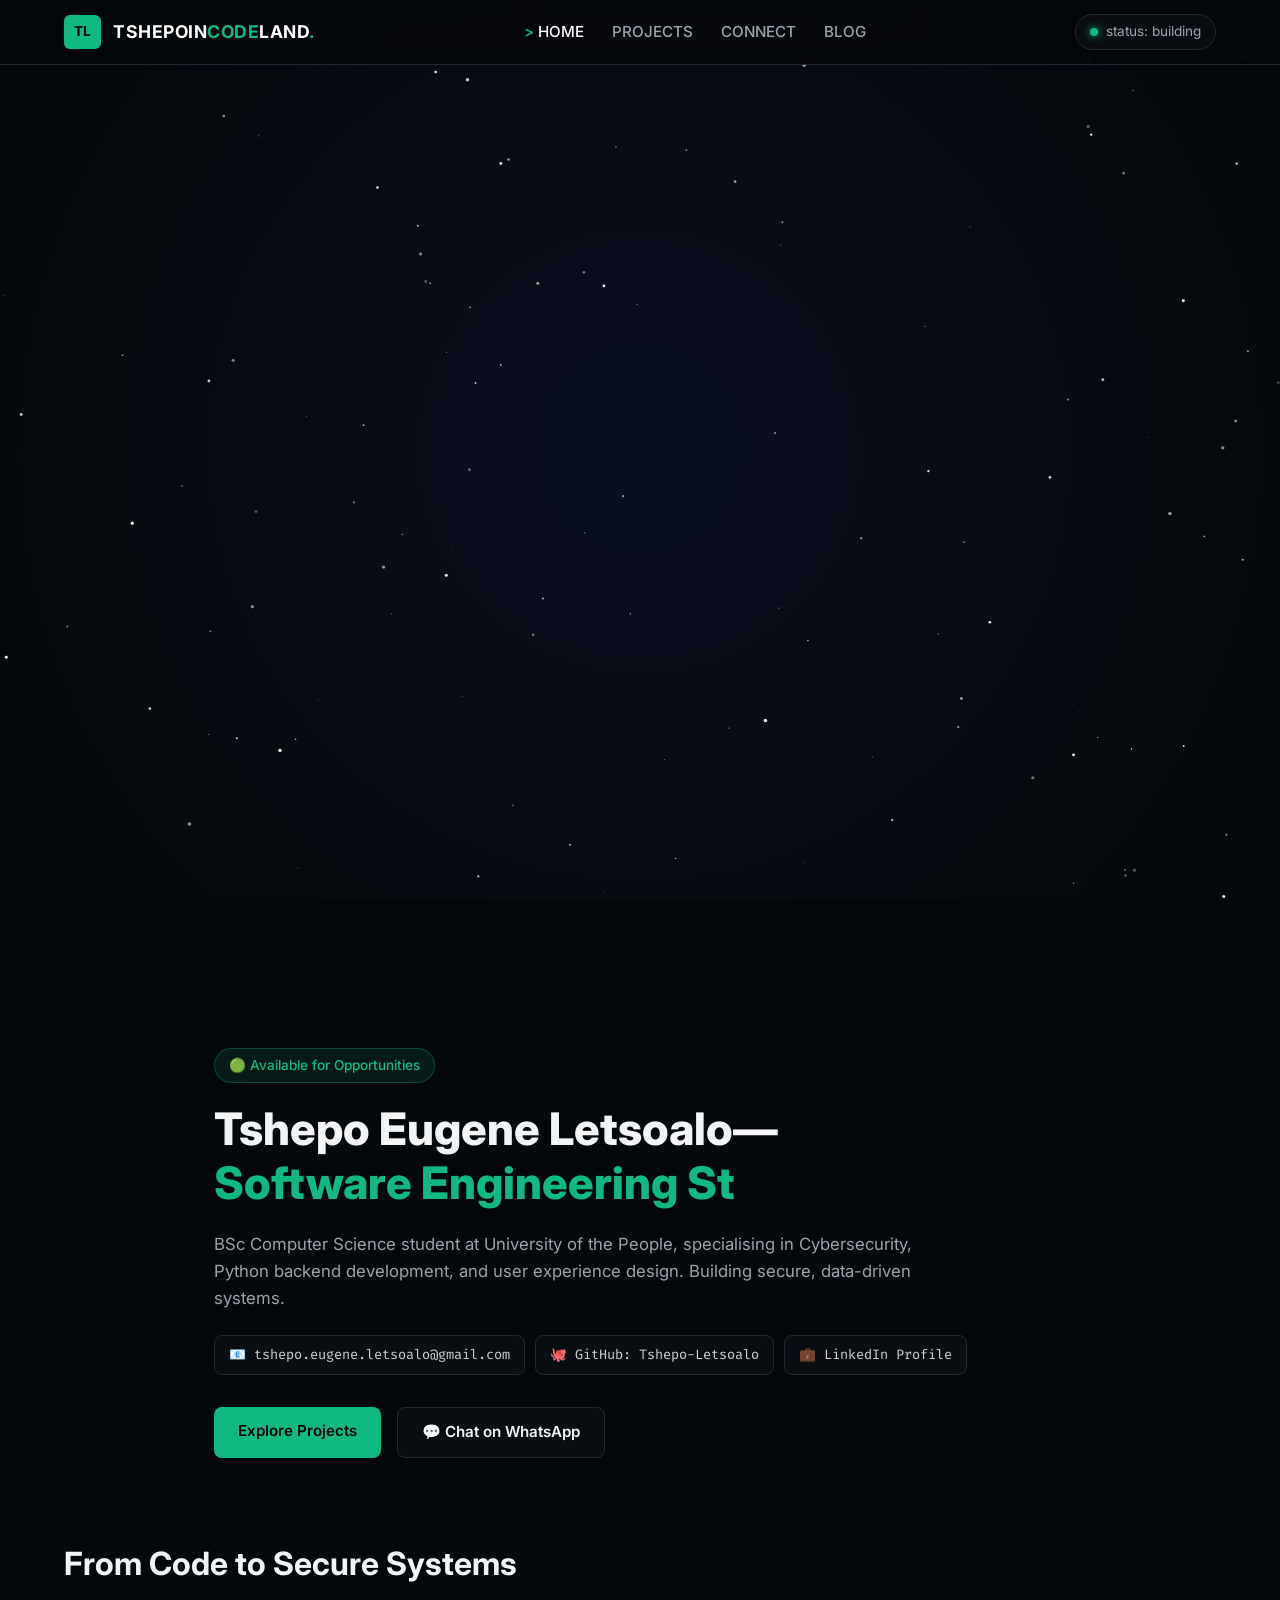
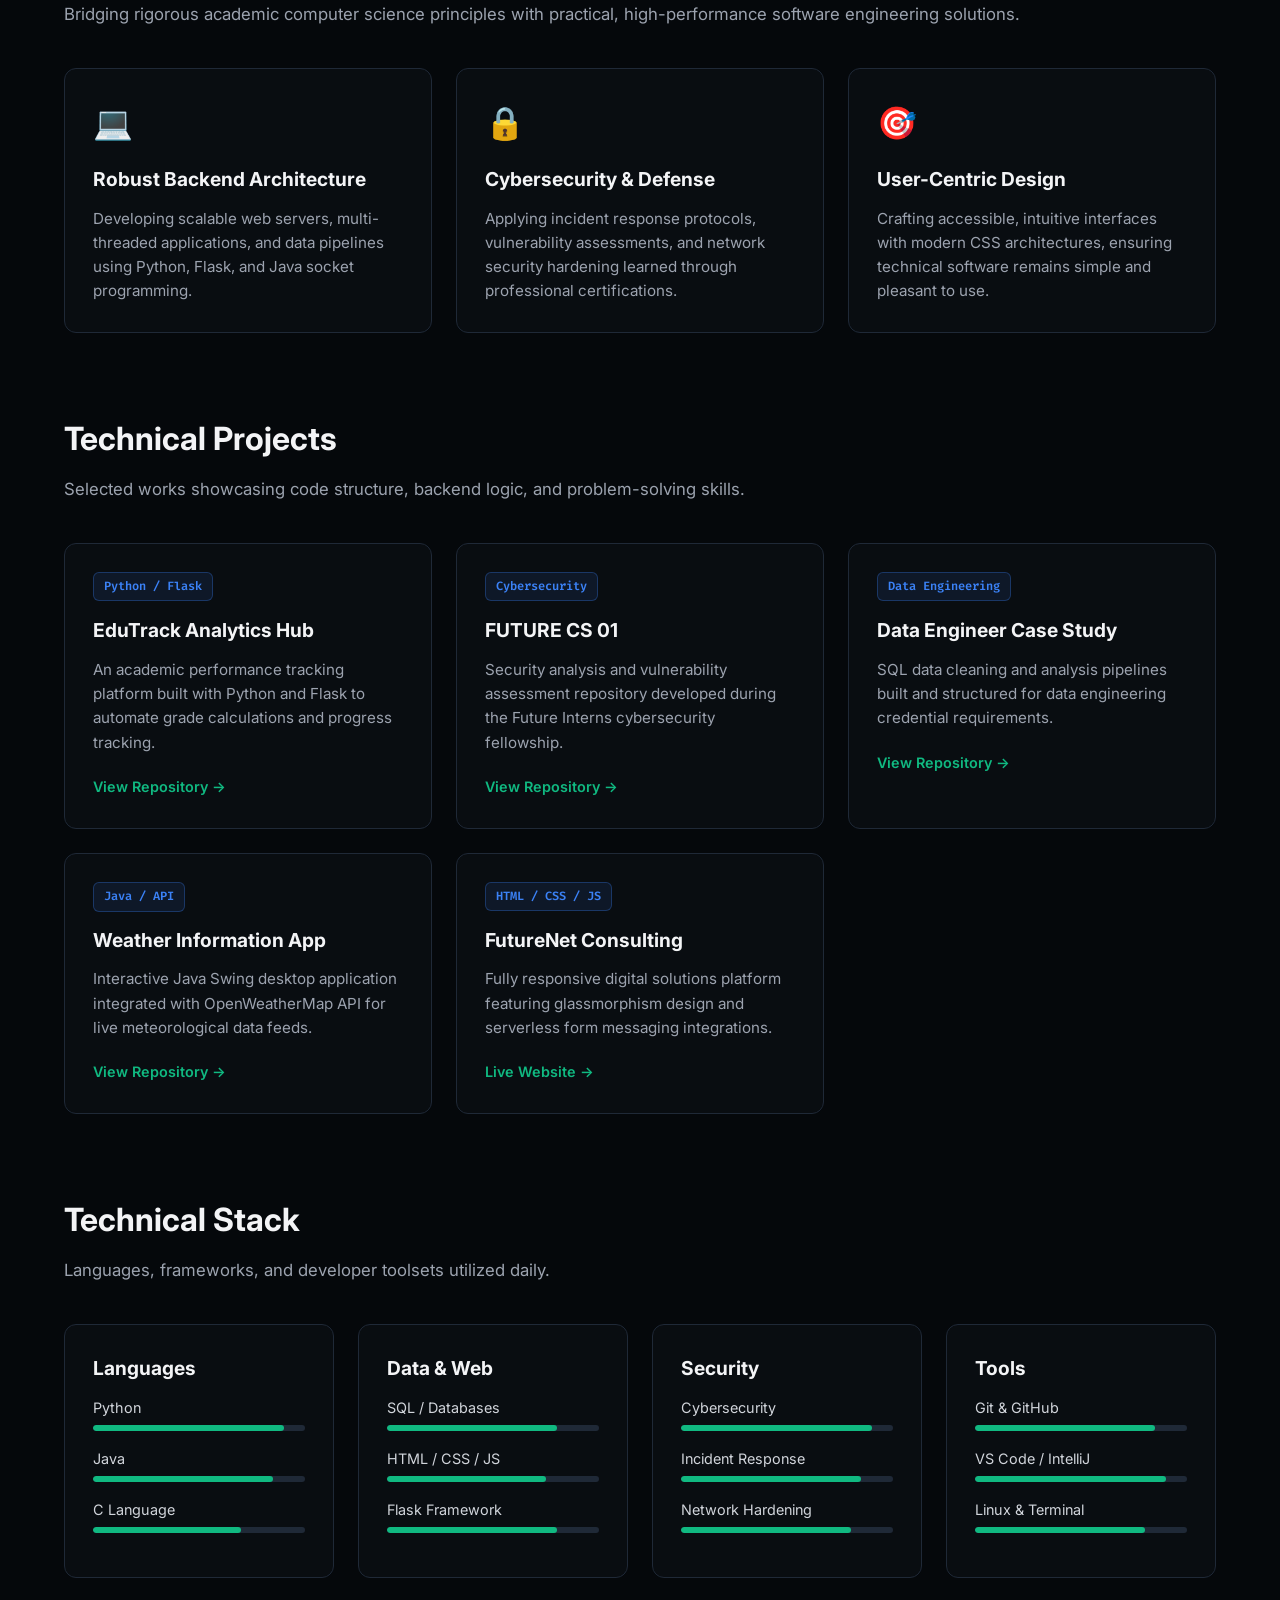
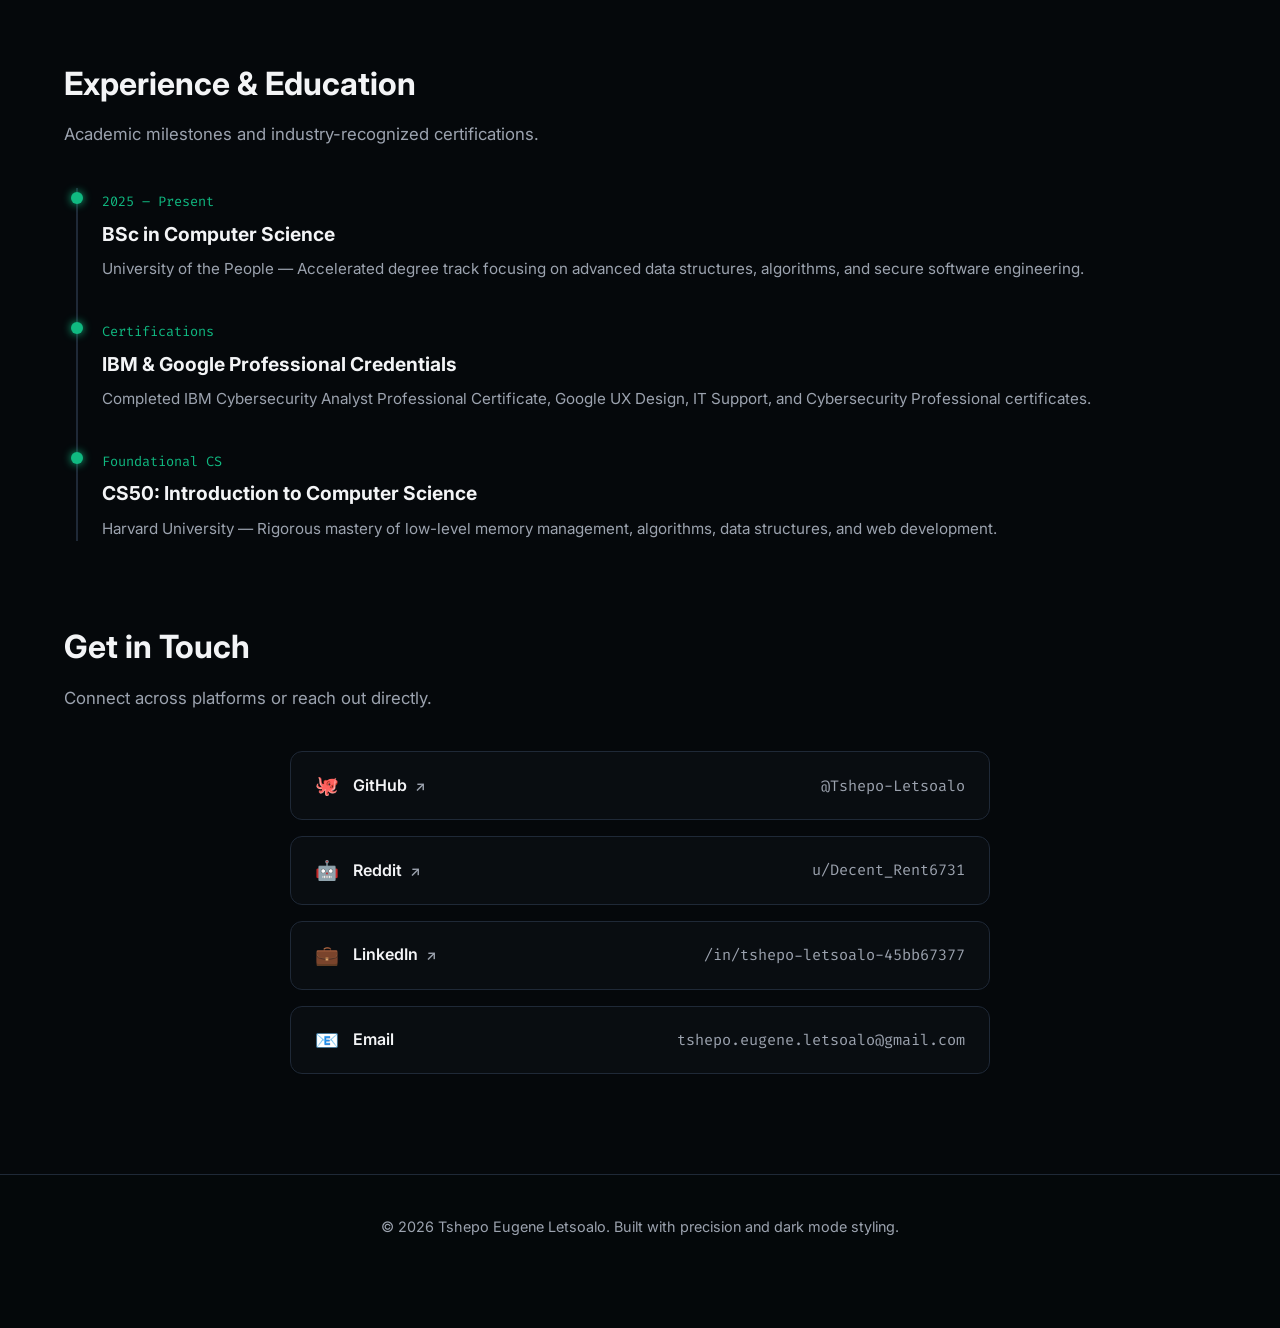
==== commit c54b7ccb: "Update index.html with mobile capabilities and cleanup Added mobile web app capability and updated f" ====
--- a/index.html
+++ b/index.html
@@ -6,17 +6,18 @@
     <meta name="apple-mobile-web-app-capable" content="yes">
     <meta name="apple-mobile-web-app-status-bar-style" content="black-translucent">
     <meta name="apple-mobile-web-app-title" content="TshepoInCodeLand">
+    <meta name="mobile-web-app-capable" content="yes">
     <meta name="theme-color" content="#05080b">
-    <meta name="description" content="Tshepo Eugene Letsoalo - Software Engineering Student & Cybersecurity Analyst Academic Portfolio">
+    <link rel="manifest" href="manifest.json">
     <title>TshepoInCodeLand | Academic Portfolio</title>
     <link rel="icon" type="image/png" href="favicon.png">
-    <link href="https://fonts.googleapis.com/css2?family=Inter:wght@300;400;500;600;700&family=Fira+Code:wght@400;500&display=swap" rel="stylesheet">
+    <link href="https://fonts.googleapis.com/css2?family=Inter:wght@300;400;500;600;700;800&family=Fira+Code:wght@400;500&display=swap" rel="stylesheet">
     <link rel="stylesheet" href="style.css">
 </head>
 <body>
 
-    <!-- COSMIC BACKGROUND -->
-    <div class="space-background" aria-hidden="true"></div>
+    <!-- COSMIC GALAXY CANVAS -->
+    <canvas id="galaxy-canvas" aria-hidden="true"></canvas>
 
     <!-- MOBILE APP HEADER -->
     <header class="mobile-app-header">
@@ -64,13 +65,6 @@
             </div>
 
             <div class="nav-right">
-                <button class="icon-btn" aria-label="Theme Customizer">🎨</button>
-                <button class="icon-btn" aria-label="Dark Mode Toggle">🌙</button>
-                <div class="nav-socials">
-                    <a href="https://github.com/Tshepo-Letsoalo" target="_blank" class="social-icon" aria-label="GitHub">🐙</a>
-                    <a href="https://reddit.com/u/Decent_Rent6731" target="_blank" class="social-icon" aria-label="Reddit">reddit</a>
-                    <a href="https://linkedin.com/in/tshepo-letsoalo-45bb67377" target="_blank" class="social-icon" aria-label="LinkedIn">💼</a>
-                </div>
                 <div class="status-pill">
                     <span class="dot green"></span> status: building
                 </div>
@@ -84,7 +78,7 @@
             <div class="badge-container">
                 <span class="status-badge">🟢 Available for Opportunities</span>
             </div>
-            <h1>Tshepo Eugene Letsoalo:<br><span class="highlight" id="rotating-title">Software Engineering Student</span></h1>
+            <h1><span class="hero-name">Tshepo Eugene Letsoalo</span><span class="hero-divider">—</span><br><span class="highlight" id="rotating-title">Software Engineering Student</span></h1>
             <p class="hero-subtitle">
                 BSc Computer Science student at University of the People, specialising in Cybersecurity, Python backend development, and user experience design. Building secure, data-driven systems.
             </p>
@@ -223,37 +217,6 @@
                 <h3>CS50: Introduction to Computer Science</h3>
                 <p>Harvard University — Rigorous mastery of low-level memory management, algorithms, data structures, and web development.</p>
             </div>
-        </div>
-    </section>
-
-    <!-- DEVELOPMENT NOTES -->
-    <section class="section">
-        <h2>Development Notes</h2>
-        <p class="section-desc">Key architectural decisions, security workflows, and ongoing optimization logs.</p>
-
-        <div class="grid-2">
-            <div class="card">
-                <span class="project-tag">Workflow</span>
-                <h3>Version Control Discipline</h3>
-                <p>Maintained structured branches, conventional commit standards, and automated deployment pipelines via Vercel and GitHub integrations.</p>
-            </div>
-            <div class="card">
-                <span class="project-tag">Security</span>
-                <h3>Environment Hardening</h3>
-                <p>Implemented secure environment configurations, credential segregation, and strict permission controls across development nodes.</p>
-            </div>
-        </div>
-    </section>
-
-    <!-- WORKBENCH -->
-    <section class="section">
-        <h2>Workbench</h2>
-        <p class="section-desc">Active hardware, operating systems, and development toolchain parameters.</p>
-
-        <div class="card">
-            <div class="skill-item"><span>macOS Sequoia & OpenCore Environment</span><div class="bar"><div class="fill" style="width: 95%;"></div></div></div>
-            <div class="skill-item"><span>VS Code & IntelliJ Ultimate Toolchains</span><div class="bar"><div class="fill" style="width: 90%;"></div></div></div>
-            <div class="skill-item"><span>Local SMB File Sharing & Network Routing</span><div class="bar"><div class="fill" style="width: 85%;"></div></div></div>
         </div>
     </section>
 
@@ -321,23 +284,16 @@
     <footer>
         <div class="footer-content">
             <p>&copy; 2026 Tshepo Eugene Letsoalo. Built with precision and dark mode styling.</p>
-            <p class="footer-links">
-                <a href="https://github.com/Tshepo-Letsoalo" target="_blank">GitHub</a> | 
-                <a href="https://linkedin.com/in/tshepo-letsoalo-45bb67377" target="_blank">LinkedIn</a> | 
-                <a href="mailto:tshepo.eugene.letsoalo@gmail.com">Email</a>
-            </p>
         </div>
     </footer>
 
     <!-- SCRIPTS -->
     <script>
-        // Toggle Mobile Menu Drawer
         function toggleMobileMenu() {
             const drawer = document.getElementById('mobileDrawer');
             drawer.classList.toggle('open');
         }
 
-        // Hero Title Typewriter Effect
         const titles = [
             "Software Engineering Student",
             "Cybersecurity Analyst",
@@ -377,6 +333,75 @@
         }
 
         setTimeout(typeWriter, 1000);
+
+        const canvas = document.getElementById('galaxy-canvas');
+        const ctx = canvas.getContext('2d');
+
+        let width, height;
+        let stars = [];
+        const numStars = 150;
+
+        function resizeCanvas() {
+            width = canvas.width = window.innerWidth;
+            height = canvas.height = window.innerHeight;
+        }
+
+        window.addEventListener('resize', resizeCanvas);
+        resizeCanvas();
+
+        class Star {
+            constructor() {
+                this.x = Math.random() * width;
+                this.y = Math.random() * height;
+                this.size = Math.random() * 1.8;
+                this.baseAlpha = Math.random() * 0.7 + 0.3;
+                this.alpha = this.baseAlpha;
+                this.twinkleSpeed = Math.random() * 0.02 + 0.005;
+                this.vy = (Math.random() * 0.2) + 0.05;
+            }
+
+            update() {
+                this.y -= this.vy;
+                if (this.y < 0) {
+                    this.y = height;
+                    this.x = Math.random() * width;
+                }
+                this.alpha += Math.sin(Date.now() * this.twinkleSpeed) * 0.01;
+                if (this.alpha < 0.1) this.alpha = 0.1;
+                if (this.alpha > 1) this.alpha = 1;
+            }
+
+            draw() {
+                ctx.fillStyle = `rgba(255, 255, 255, ${this.alpha})`;
+                ctx.beginPath();
+                ctx.arc(this.x, this.y, this.size, 0, Math.PI * 2);
+                ctx.fill();
+            }
+        }
+
+        for (let i = 0; i < numStars; i++) {
+            stars.push(new Star());
+        }
+
+        function animateGalaxy() {
+            ctx.clearRect(0, 0, width, height);
+
+            const gradient = ctx.createRadialGradient(width / 2, height / 2, 50, width / 2, height / 2, Math.max(width, height));
+            gradient.addColorStop(0, '#0a0f1d');
+            gradient.addColorStop(0.5, '#05080b');
+            gradient.addColorStop(1, '#020305');
+            ctx.fillStyle = gradient;
+            ctx.fillRect(0, 0, width, height);
+
+            stars.forEach(star => {
+                star.update();
+                star.draw();
+            });
+
+            requestAnimationFrame(animateGalaxy);
+        }
+
+        animateGalaxy();
     </script>
 </body>
 </html>
--- a/style.css
+++ b/style.css
@@ -1,3 +1,4 @@
+/* Base Resets & Variables */
 * {
     margin: 0;
     padding: 0;
@@ -14,7 +15,8 @@
     -webkit-text-size-adjust: 100%;
 }
 
-#galaxy-canvas {
+/* Immersive Space Background */
+.space-background {
     position: fixed;
     top: 0;
     left: 0;
@@ -22,6 +24,13 @@
     height: 100vh;
     pointer-events: none;
     z-index: 0;
+    background-image: 
+        linear-gradient(to bottom, rgba(5, 8, 11, 0.75), rgba(5, 8, 11, 0.90)),
+        url('https://images.unsplash.com/photo-1506703719100-a0f3a48c0f86?q=80&w=2000&auto=format&fit=crop');
+    background-size: cover;
+    background-position: center;
+    background-repeat: no-repeat;
+    opacity: 0.55;
 }
 
 .navbar, .hero, .section, footer, .mobile-app-header, .mobile-bottom-nav {
@@ -29,6 +38,7 @@
     z-index: 1;
 }
 
+/* Default Desktop Navbar */
 .navbar {
     position: fixed;
     top: 0;
@@ -98,6 +108,29 @@
     color: #10b981;
 }
 
+.nav-right {
+    display: flex;
+    align-items: center;
+    gap: 16px;
+}
+
+.icon-btn {
+    background: transparent;
+    border: none;
+    font-size: 1.1rem;
+    cursor: pointer;
+}
+
+.nav-socials {
+    display: flex;
+    gap: 12px;
+}
+
+.social-icon {
+    text-decoration: none;
+    font-size: 1.1rem;
+}
+
 .status-pill {
     display: flex;
     align-items: center;
@@ -121,6 +154,7 @@
     box-shadow: 0 0 8px #10b981;
 }
 
+/* Mobile App Frame Header & Bottom Bar (Hidden by default on desktop) */
 .mobile-app-header {
     display: none;
     position: fixed;
@@ -221,6 +255,7 @@
     color: #10b981;
 }
 
+/* Slide-out Menu Drawer */
 .mobile-drawer {
     position: fixed;
     top: 0;
@@ -277,6 +312,7 @@
     color: #10b981;
 }
 
+/* Hero Section */
 .hero {
     max-width: 900px;
     margin: 140px auto 80px auto;
@@ -371,6 +407,7 @@
     border-color: #374151;
 }
 
+/* Sections */
 .section {
     max-width: 1200px;
     margin: 80px auto;
@@ -389,6 +426,7 @@
     margin-bottom: 40px;
 }
 
+/* Grids & Cards */
 .grid-3 {
     display: grid;
     grid-template-columns: repeat(auto-fit, minmax(340px, 1fr));
@@ -398,6 +436,12 @@
 .grid-4 {
     display: grid;
     grid-template-columns: repeat(auto-fit, minmax(260px, 1fr));
+    gap: 24px;
+}
+
+.grid-2 {
+    display: grid;
+    grid-template-columns: repeat(auto-fit, minmax(480px, 1fr));
     gap: 24px;
 }
 
@@ -456,6 +500,7 @@
     text-decoration: underline;
 }
 
+/* Skills */
 .skill-item {
     margin-bottom: 16px;
 }
@@ -481,6 +526,7 @@
     border-radius: 3px;
 }
 
+/* Timeline */
 .timeline {
     border-left: 2px solid #1f2937;
     padding-left: 24px;
@@ -521,6 +567,7 @@
     font-size: 0.95rem;
 }
 
+/* Social Cards */
 .social-cards-container {
     display: flex;
     flex-direction: column;
@@ -577,6 +624,7 @@
     font-family: 'Fira Code', monospace;
 }
 
+/* Footer */
 footer {
     border-top: 1px solid #1f2937;
     padding: 40px 24px 90px 24px;
@@ -587,28 +635,43 @@
     background-color: rgba(5, 8, 11, 0.9);
 }
 
+.footer-links {
+    margin-top: 12px;
+}
+
+.footer-links a {
+    color: #10b981;
+    text-decoration: none;
+    margin: 0 8px;
+}
+
+.footer-links a:hover {
+    text-decoration: underline;
+}
+
+/* Mobile App View Breakpoint Adjustments */
 @media(max-width: 900px) {
     .navbar {
-        display: none;
+        display: none; /* Hide standard desktop top navbar */
     }
     .mobile-app-header {
-        display: flex;
+        display: flex; /* Turn on mobile app top bar */
     }
     .mobile-bottom-nav {
-        display: flex;
+        display: flex; /* Turn on mobile app bottom bar */
     }
     .hero {
         margin-top: 90px;
         padding: 0 16px;
     }
     .hero h1 {
-        font-size: 2rem;
+        font-size: 2rem; /* Shrinks the text down so it fits nicely on cellphones */
     }
     .section {
         padding: 0 16px;
         margin: 60px auto;
     }
-    .grid-3, .grid-4 {
-        grid-template-columns: 1fr;
+    .grid-3, .grid-4, .grid-2 {
+        grid-template-columns: 1fr; /* Stacks grids tightly on mobile */
     }
 }
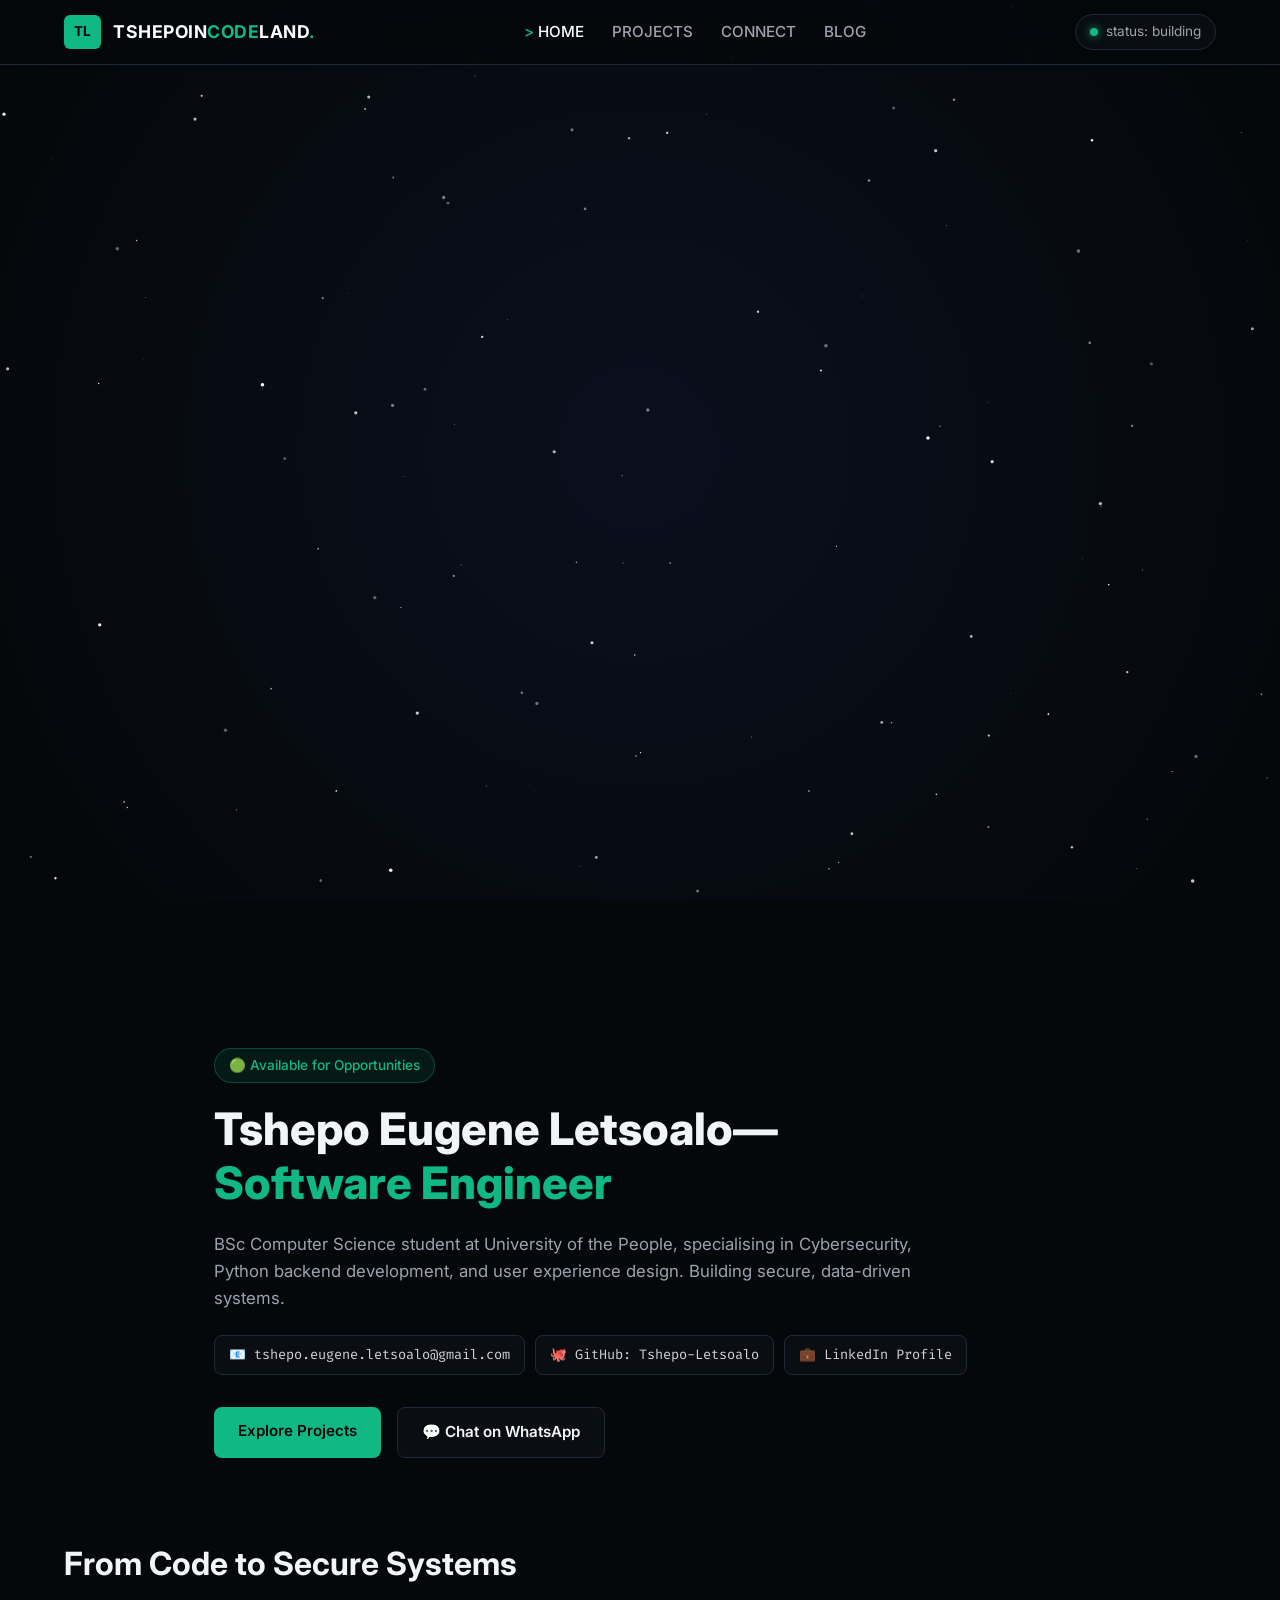
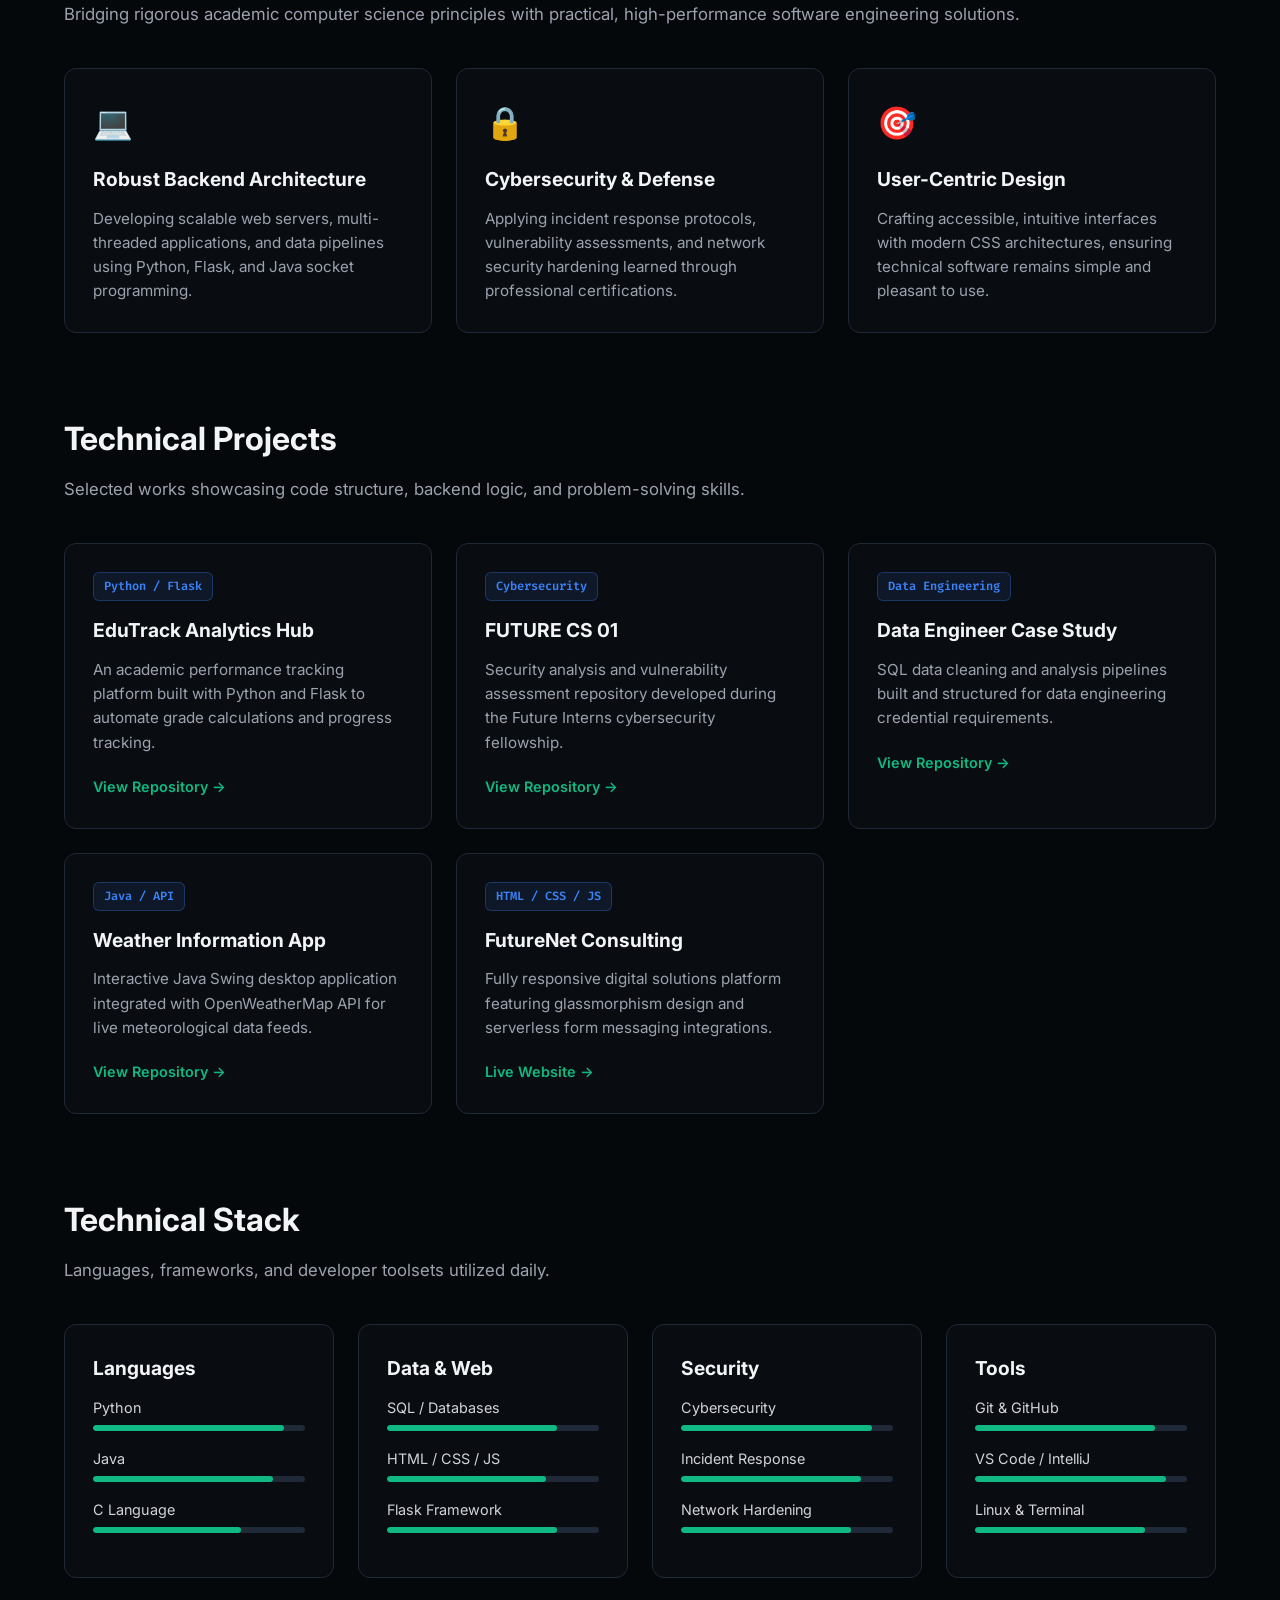
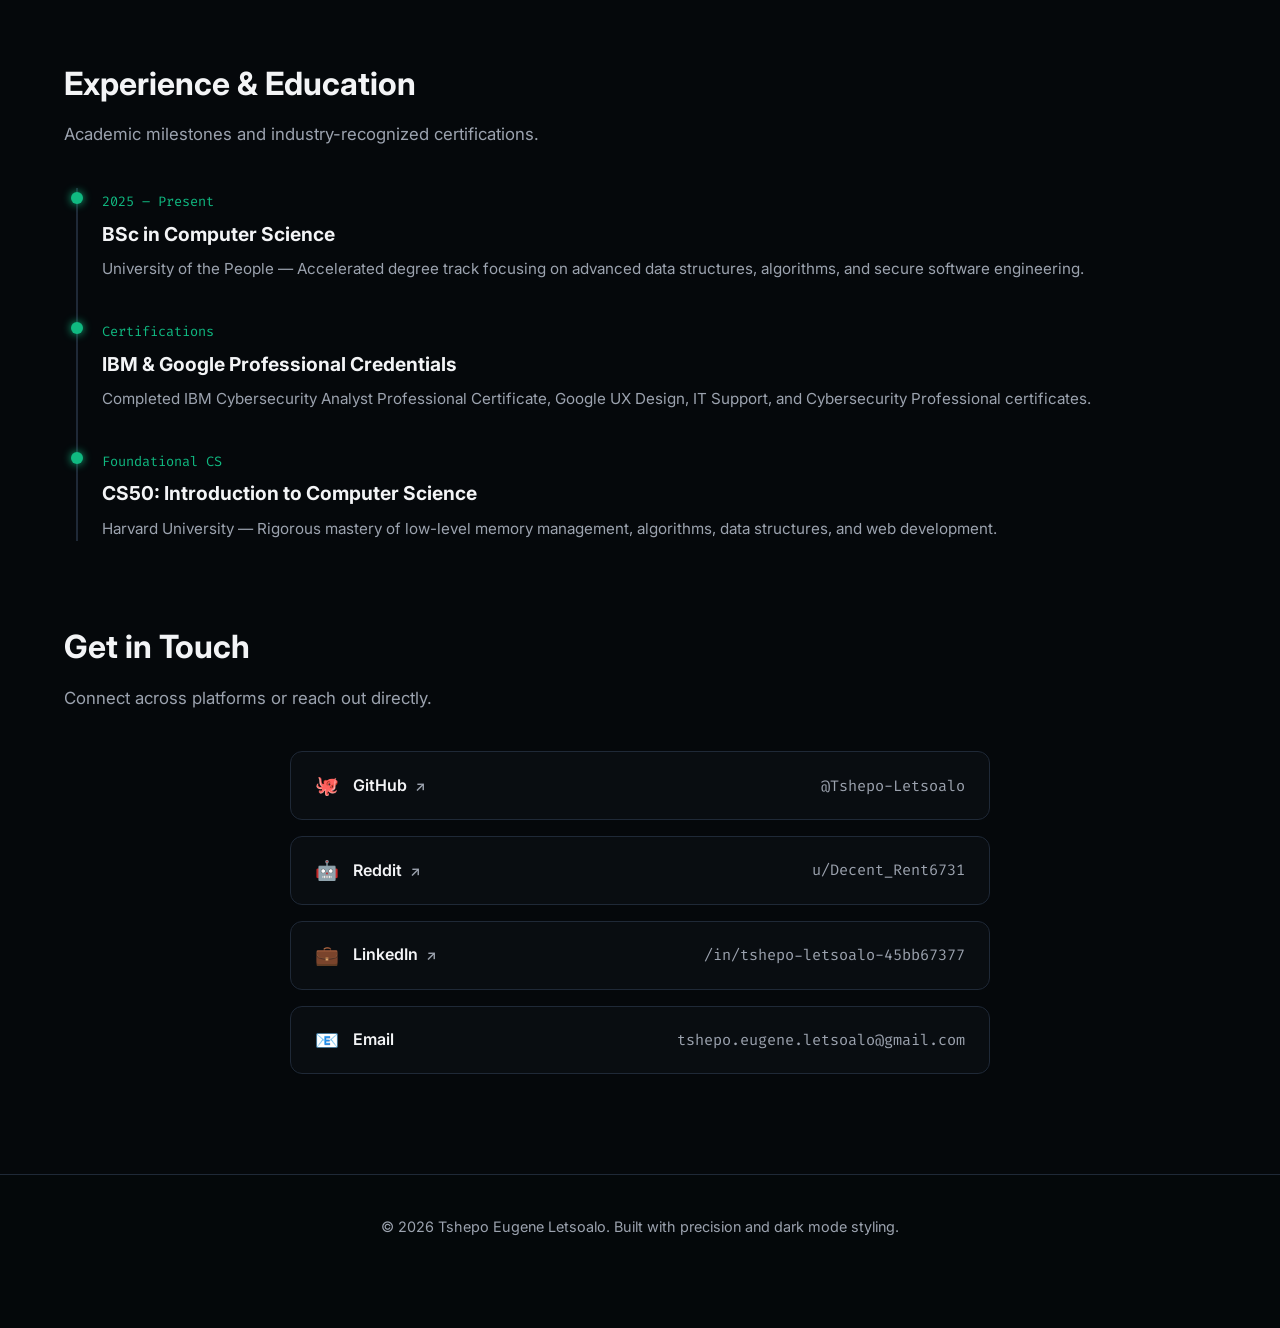
==== commit 988093ac: "Add email class to social handle and fix HTML structure" ====
--- a/index.html
+++ b/index.html
@@ -255,7 +255,7 @@
                     <span class="social-icon-box">📧</span>
                     <span class="social-name">Email</span>
                 </div>
-                <span class="social-handle">tshepo.eugene.letsoalo@gmail.com</span>
+                <span class="social-handle email-text">tshepo.eugene.letsoalo@gmail.com</span>
             </a>
         </div>
     </section>
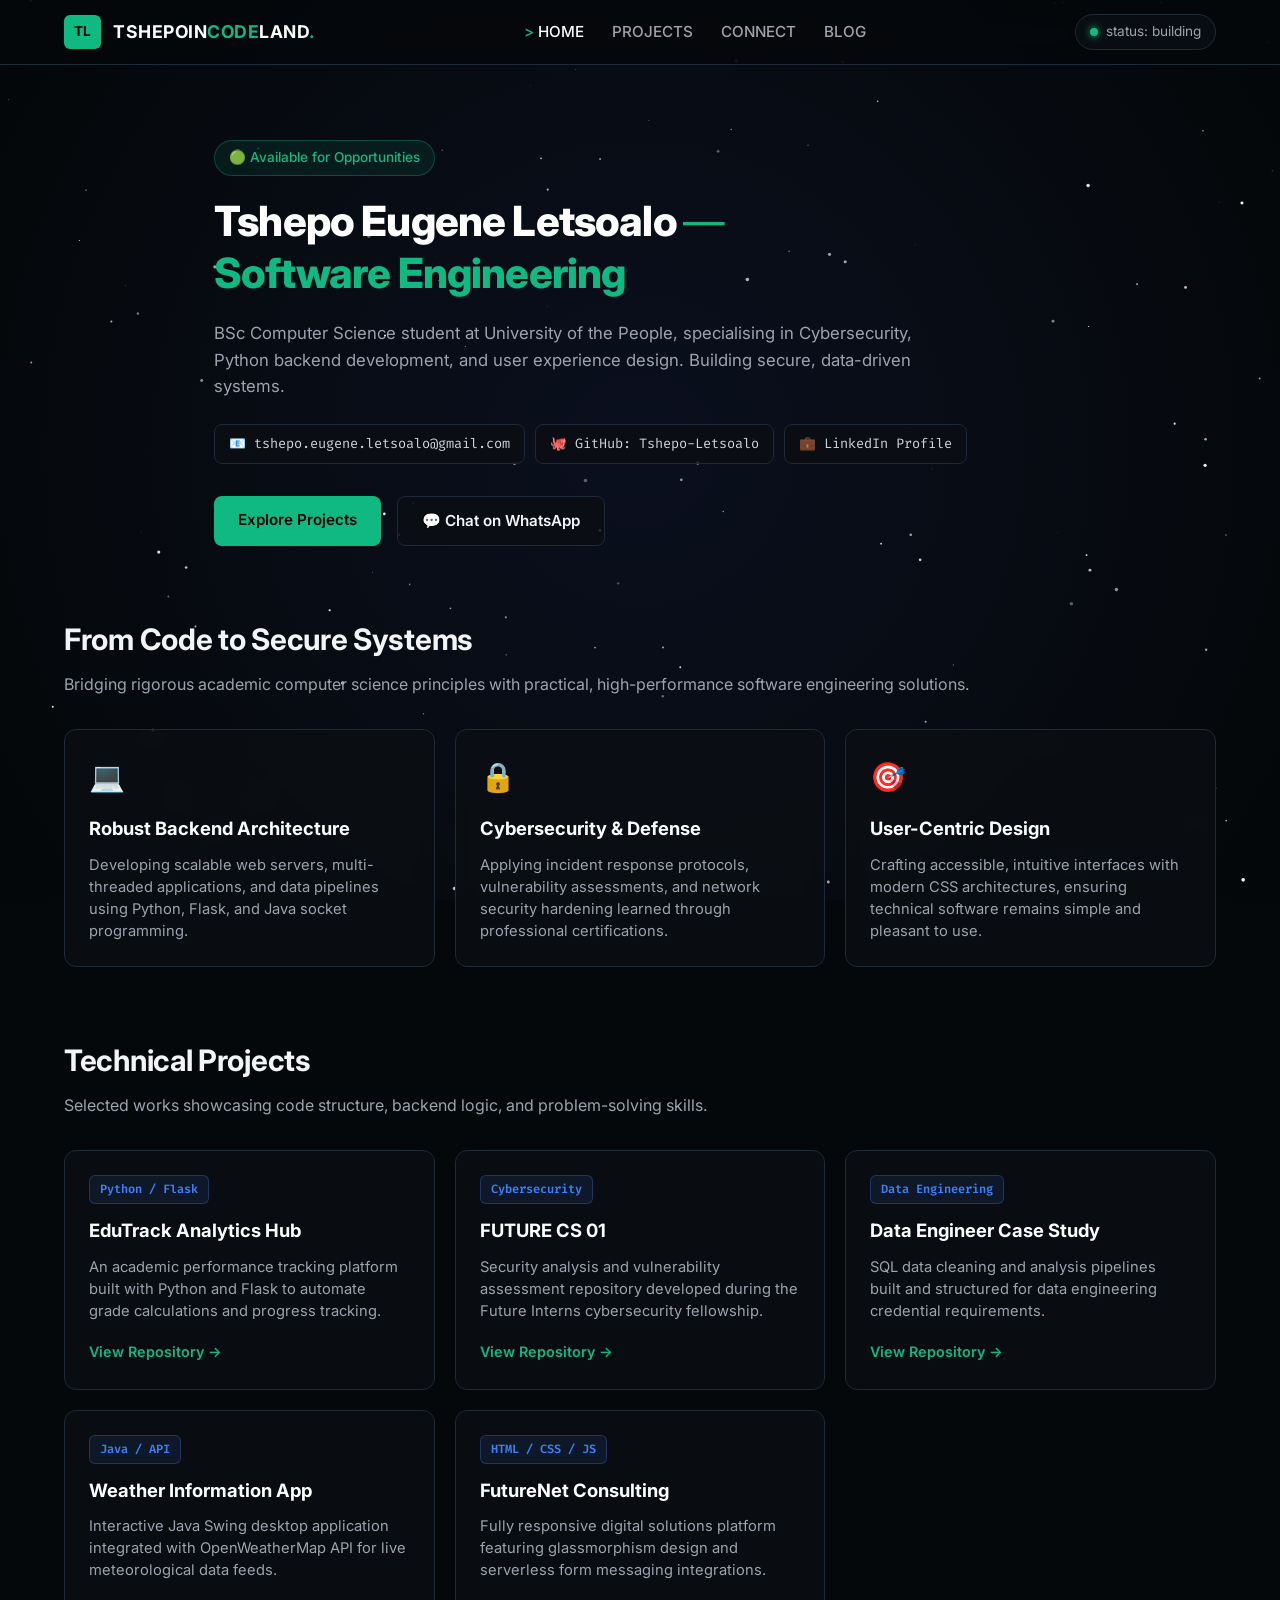
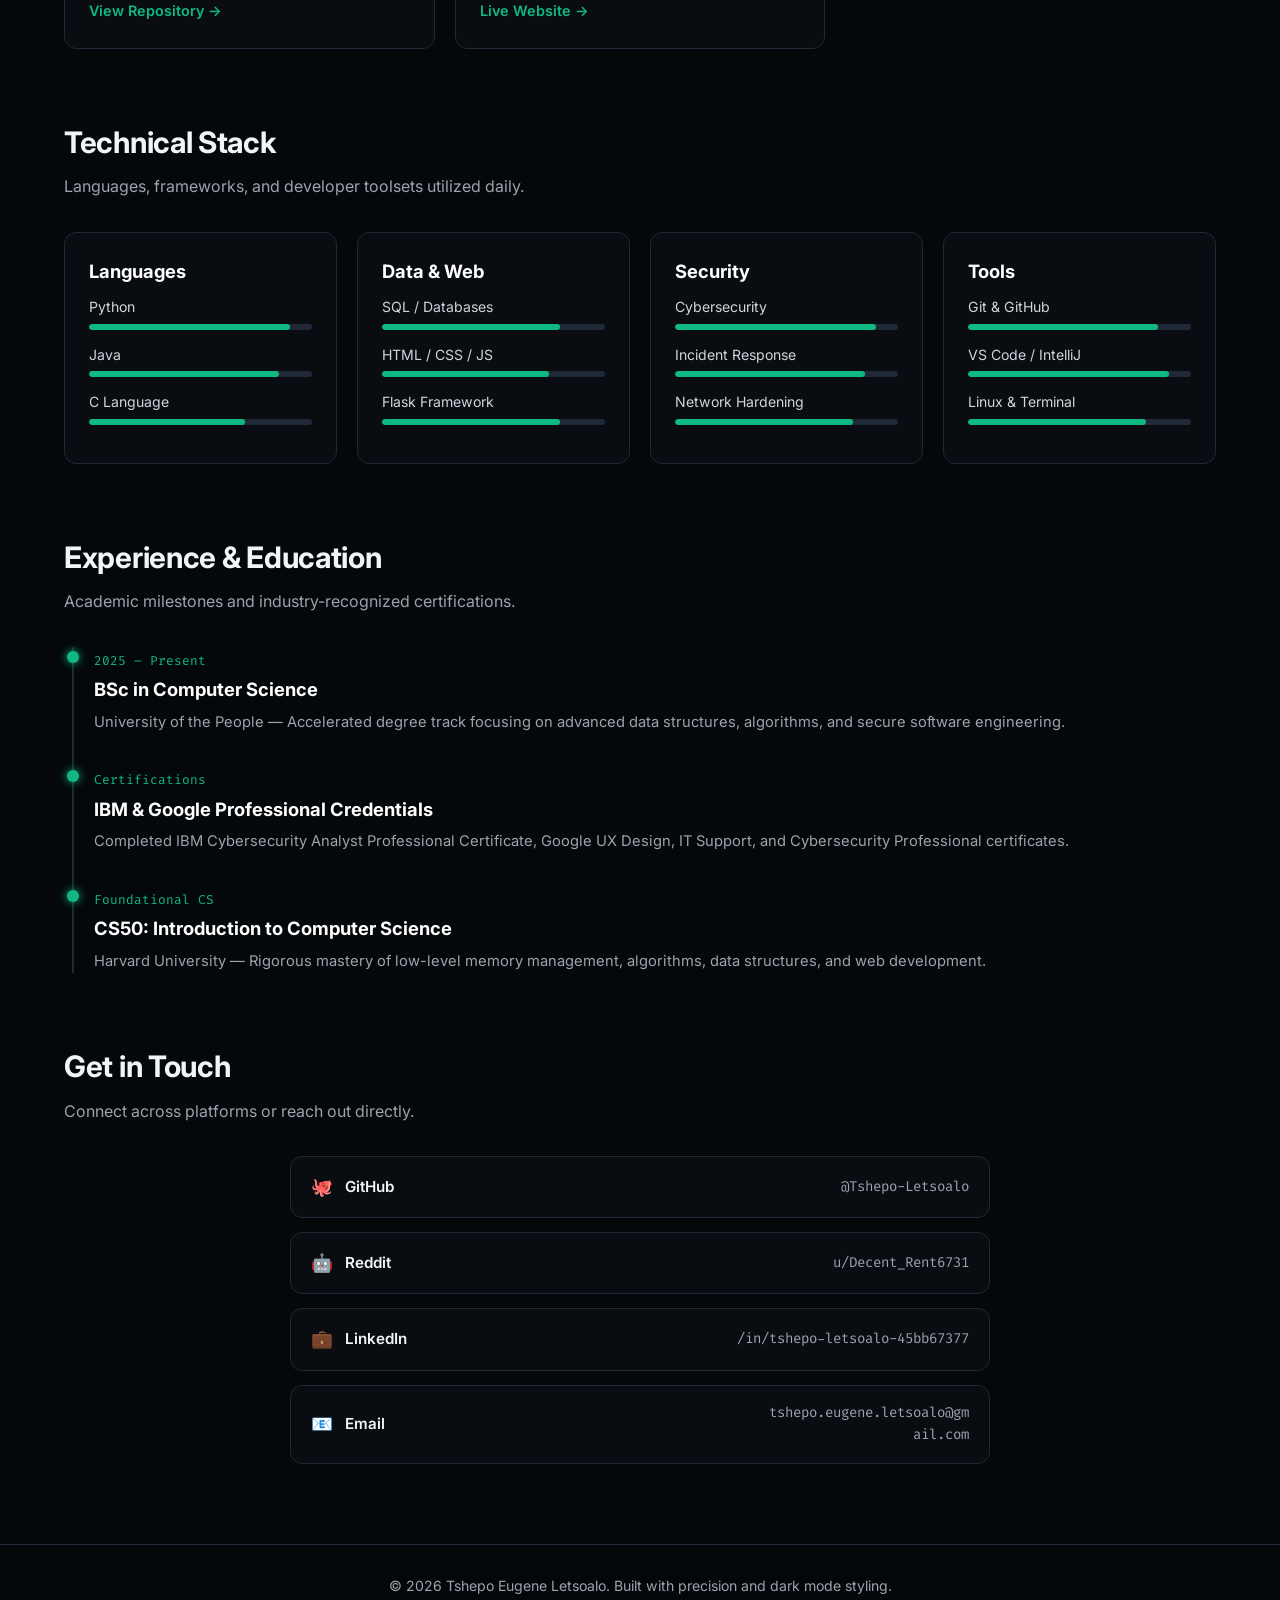
==== commit 2406e427: "Remove external icon indicators from social links" ====
--- a/index.html
+++ b/index.html
@@ -229,7 +229,7 @@
             <a href="https://github.com/Tshepo-Letsoalo" target="_blank" class="social-card">
                 <div class="social-card-left">
                     <span class="social-icon-box">🐙</span>
-                    <span class="social-name">GitHub <span class="external-icon">↗</span></span>
+                    <span class="social-name">GitHub</span>
                 </div>
                 <span class="social-handle">@Tshepo-Letsoalo</span>
             </a>
@@ -237,7 +237,7 @@
             <a href="https://reddit.com/u/Decent_Rent6731" target="_blank" class="social-card">
                 <div class="social-card-left">
                     <span class="social-icon-box">🤖</span>
-                    <span class="social-name">Reddit <span class="external-icon">↗</span></span>
+                    <span class="social-name">Reddit</span>
                 </div>
                 <span class="social-handle">u/Decent_Rent6731</span>
             </a>
@@ -245,7 +245,7 @@
             <a href="https://linkedin.com/in/tshepo-letsoalo-45bb67377" target="_blank" class="social-card">
                 <div class="social-card-left">
                     <span class="social-icon-box">💼</span>
-                    <span class="social-name">LinkedIn <span class="external-icon">↗</span></span>
+                    <span class="social-name">LinkedIn</span>
                 </div>
                 <span class="social-handle">/in/tshepo-letsoalo-45bb67377</span>
             </a>
--- a/style.css
+++ b/style.css
@@ -1,4 +1,3 @@
-/* Base Resets & Variables */
 * {
     margin: 0;
     padding: 0;
@@ -15,8 +14,7 @@
     -webkit-text-size-adjust: 100%;
 }
 
-/* Immersive Space Background */
-.space-background {
+#galaxy-canvas {
     position: fixed;
     top: 0;
     left: 0;
@@ -24,13 +22,6 @@
     height: 100vh;
     pointer-events: none;
     z-index: 0;
-    background-image: 
-        linear-gradient(to bottom, rgba(5, 8, 11, 0.75), rgba(5, 8, 11, 0.90)),
-        url('https://images.unsplash.com/photo-1506703719100-a0f3a48c0f86?q=80&w=2000&auto=format&fit=crop');
-    background-size: cover;
-    background-position: center;
-    background-repeat: no-repeat;
-    opacity: 0.55;
 }
 
 .navbar, .hero, .section, footer, .mobile-app-header, .mobile-bottom-nav {
@@ -38,7 +29,6 @@
     z-index: 1;
 }
 
-/* Default Desktop Navbar */
 .navbar {
     position: fixed;
     top: 0;
@@ -108,29 +98,6 @@
     color: #10b981;
 }
 
-.nav-right {
-    display: flex;
-    align-items: center;
-    gap: 16px;
-}
-
-.icon-btn {
-    background: transparent;
-    border: none;
-    font-size: 1.1rem;
-    cursor: pointer;
-}
-
-.nav-socials {
-    display: flex;
-    gap: 12px;
-}
-
-.social-icon {
-    text-decoration: none;
-    font-size: 1.1rem;
-}
-
 .status-pill {
     display: flex;
     align-items: center;
@@ -154,14 +121,13 @@
     box-shadow: 0 0 8px #10b981;
 }
 
-/* Mobile App Frame Header & Bottom Bar (Hidden by default on desktop) */
 .mobile-app-header {
     display: none;
     position: fixed;
     top: 0;
     left: 0;
     width: 100%;
-    background-color: rgba(5, 8, 11, 0.92);
+    background-color: rgba(5, 8, 11, 0.95);
     backdrop-filter: blur(16px);
     border-bottom: 1px solid #1f2937;
     padding: 12px 16px;
@@ -227,10 +193,10 @@
     bottom: 0;
     left: 0;
     width: 100%;
-    background-color: rgba(5, 8, 11, 0.95);
+    background-color: rgba(5, 8, 11, 0.98);
     backdrop-filter: blur(16px);
     border-top: 1px solid #1f2937;
-    padding: 8px 12px env(safe-area-inset-bottom, 8px) 12px;
+    padding: 10px 12px calc(10px + env(safe-area-inset-bottom, 0px)) 12px;
     z-index: 1100;
     justify-content: space-around;
     align-items: center;
@@ -243,19 +209,18 @@
     text-decoration: none;
     color: #9ca3af;
     font-size: 0.7rem;
-    gap: 2px;
+    gap: 3px;
     transition: color 0.2s;
 }
 
 .mobile-nav-item span:first-child {
-    font-size: 1.2rem;
+    font-size: 1.25rem;
 }
 
 .mobile-nav-item.active, .mobile-nav-item:hover {
     color: #10b981;
 }
 
-/* Slide-out Menu Drawer */
 .mobile-drawer {
     position: fixed;
     top: 0;
@@ -312,10 +277,9 @@
     color: #10b981;
 }
 
-/* Hero Section */
 .hero {
     max-width: 900px;
-    margin: 140px auto 80px auto;
+    margin: 140px auto 60px auto;
     padding: 0 24px;
     display: flex;
     flex-direction: column;
@@ -339,10 +303,21 @@
 }
 
 .hero h1 {
-    font-size: 2.8rem;
-    line-height: 1.2;
+    font-size: 2.6rem;
+    line-height: 1.25;
     font-weight: 800;
     margin-bottom: 20px;
+    letter-spacing: -0.02em;
+}
+
+.hero-name {
+    color: #ffffff;
+}
+
+.hero-divider {
+    color: #10b981;
+    font-weight: 400;
+    margin: 0 6px;
 }
 
 .hero-subtitle {
@@ -350,6 +325,7 @@
     font-size: 1.05rem;
     margin-bottom: 24px;
     max-width: 750px;
+    line-height: 1.6;
 }
 
 .contact-chips {
@@ -378,6 +354,7 @@
 .hero-cta {
     display: flex;
     gap: 16px;
+    flex-wrap: wrap;
 }
 
 .btn-primary, .btn-secondary {
@@ -386,6 +363,7 @@
     font-weight: 600;
     text-decoration: none;
     font-size: 0.95rem;
+    text-align: center;
 }
 
 .btn-primary {
@@ -407,42 +385,35 @@
     border-color: #374151;
 }
 
-/* Sections */
 .section {
     max-width: 1200px;
-    margin: 80px auto;
+    margin: 70px auto;
     padding: 0 24px;
 }
 
 .section h2 {
-    font-size: 2rem;
+    font-size: 1.85rem;
     font-weight: 700;
-    margin-bottom: 12px;
+    margin-bottom: 8px;
+    letter-spacing: -0.01em;
 }
 
 .section-desc {
     color: #9ca3af;
-    font-size: 1.05rem;
-    margin-bottom: 40px;
-}
-
-/* Grids & Cards */
+    font-size: 1rem;
+    margin-bottom: 32px;
+}
+
 .grid-3 {
     display: grid;
-    grid-template-columns: repeat(auto-fit, minmax(340px, 1fr));
-    gap: 24px;
+    grid-template-columns: repeat(auto-fit, minmax(320px, 1fr));
+    gap: 20px;
 }
 
 .grid-4 {
     display: grid;
-    grid-template-columns: repeat(auto-fit, minmax(260px, 1fr));
-    gap: 24px;
-}
-
-.grid-2 {
-    display: grid;
-    grid-template-columns: repeat(auto-fit, minmax(480px, 1fr));
-    gap: 24px;
+    grid-template-columns: repeat(auto-fit, minmax(240px, 1fr));
+    gap: 20px;
 }
 
 .card, .project-card, .skill-group {
@@ -450,28 +421,30 @@
     backdrop-filter: blur(8px);
     border: 1px solid #1f2937;
     border-radius: 12px;
-    padding: 28px;
+    padding: 24px;
     transition: transform 0.2s, border-color 0.2s;
 }
 
 .card:hover, .project-card:hover {
     border-color: #374151;
-    transform: translateY(-4px);
+    transform: translateY(-2px);
 }
 
 .card-icon {
-    font-size: 2rem;
-    margin-bottom: 16px;
+    font-size: 1.8rem;
+    margin-bottom: 14px;
 }
 
 .card h3, .project-card h3, .skill-group h3 {
-    font-size: 1.2rem;
-    margin-bottom: 12px;
+    font-size: 1.15rem;
+    margin-bottom: 10px;
+    color: #ffffff;
 }
 
 .card p, .project-card p {
     color: #9ca3af;
-    font-size: 0.95rem;
+    font-size: 0.92rem;
+    line-height: 1.5;
 }
 
 .project-tag {
@@ -483,13 +456,13 @@
     border-radius: 6px;
     font-size: 0.75rem;
     font-weight: 600;
-    margin-bottom: 14px;
+    margin-bottom: 12px;
     font-family: 'Fira Code', monospace;
 }
 
 .project-link {
     display: inline-block;
-    margin-top: 20px;
+    margin-top: 18px;
     color: #10b981;
     text-decoration: none;
     font-weight: 600;
@@ -500,15 +473,14 @@
     text-decoration: underline;
 }
 
-/* Skills */
 .skill-item {
-    margin-bottom: 16px;
+    margin-bottom: 14px;
 }
 
 .skill-item span {
     display: block;
-    font-size: 0.9rem;
-    margin-bottom: 6px;
+    font-size: 0.88rem;
+    margin-bottom: 5px;
     color: #d1d5db;
 }
 
@@ -526,21 +498,20 @@
     border-radius: 3px;
 }
 
-/* Timeline */
 .timeline {
     border-left: 2px solid #1f2937;
-    padding-left: 24px;
-    margin-left: 12px;
+    padding-left: 20px;
+    margin-left: 8px;
 }
 
 .timeline-item {
     position: relative;
-    margin-bottom: 36px;
+    margin-bottom: 32px;
 }
 
 .timeline-dot {
     position: absolute;
-    left: -31px;
+    left: -27px;
     top: 4px;
     width: 12px;
     height: 12px;
@@ -551,27 +522,27 @@
 
 .timeline-date {
     font-family: 'Fira Code', monospace;
-    font-size: 0.85rem;
+    font-size: 0.8rem;
     color: #10b981;
     display: inline-block;
+    margin-bottom: 4px;
+}
+
+.timeline-item h3 {
+    font-size: 1.15rem;
     margin-bottom: 6px;
-}
-
-.timeline-item h3 {
-    font-size: 1.2rem;
-    margin-bottom: 8px;
+    color: #ffffff;
 }
 
 .timeline-item p {
     color: #9ca3af;
-    font-size: 0.95rem;
-}
-
-/* Social Cards */
+    font-size: 0.92rem;
+}
+
 .social-cards-container {
     display: flex;
     flex-direction: column;
-    gap: 16px;
+    gap: 14px;
     max-width: 700px;
     margin: 0 auto;
 }
@@ -583,7 +554,7 @@
     background-color: rgba(11, 15, 19, 0.85);
     backdrop-filter: blur(8px);
     border: 1px solid #1f2937;
-    padding: 18px 24px;
+    padding: 16px 20px;
     border-radius: 12px;
     text-decoration: none;
     color: #ffffff;
@@ -599,79 +570,110 @@
 .social-card-left {
     display: flex;
     align-items: center;
-    gap: 14px;
+    gap: 12px;
 }
 
 .social-icon-box {
-    font-size: 1.2rem;
+    font-size: 1.1rem;
 }
 
 .social-name {
     font-weight: 600;
-    font-size: 1rem;
+    font-size: 0.95rem;
     color: #f3f4f6;
 }
 
 .external-icon {
-    font-size: 0.85rem;
+    font-size: 0.8rem;
     color: #9ca3af;
     margin-left: 4px;
 }
 
 .social-handle {
     color: #9ca3af;
-    font-size: 0.95rem;
+    font-size: 0.88rem;
     font-family: 'Fira Code', monospace;
 }
 
-/* Footer */
+/* FIX for long email address overflow on mobile screens */
+.email-text {
+    word-break: break-all;
+    overflow-wrap: break-word;
+    max-width: 200px;
+    text-align: right;
+}
+
 footer {
     border-top: 1px solid #1f2937;
-    padding: 40px 24px 90px 24px;
+    padding: 30px 24px 100px 24px;
     text-align: center;
     color: #9ca3af;
-    font-size: 0.9rem;
-    margin-top: 100px;
+    font-size: 0.88rem;
+    margin-top: 80px;
     background-color: rgba(5, 8, 11, 0.9);
 }
 
-.footer-links {
-    margin-top: 12px;
-}
-
-.footer-links a {
-    color: #10b981;
-    text-decoration: none;
-    margin: 0 8px;
-}
-
-.footer-links a:hover {
-    text-decoration: underline;
-}
-
-/* Mobile App View Breakpoint Adjustments */
+/* Mobile Specific Tweaks to Fix Layout Crunching */
 @media(max-width: 900px) {
     .navbar {
-        display: none; /* Hide standard desktop top navbar */
+        display: none;
     }
     .mobile-app-header {
-        display: flex; /* Turn on mobile app top bar */
+        display: flex;
     }
     .mobile-bottom-nav {
-        display: flex; /* Turn on mobile app bottom bar */
+        display: flex;
     }
     .hero {
-        margin-top: 90px;
+        margin: 100px auto 40px auto;
         padding: 0 16px;
     }
     .hero h1 {
-        font-size: 2rem; /* Shrinks the text down so it fits nicely on cellphones */
+        font-size: 1.7rem;
+        line-height: 1.3;
+    }
+    .hero-divider {
+        display: none; /* Stack cleanly on narrow phone screens */
+    }
+    .hero-subtitle {
+        font-size: 0.95rem;
     }
     .section {
         padding: 0 16px;
-        margin: 60px auto;
-    }
-    .grid-3, .grid-4, .grid-2 {
-        grid-template-columns: 1fr; /* Stacks grids tightly on mobile */
-    }
-}
+        margin: 50px auto;
+    }
+    .section h2 {
+        font-size: 1.5rem;
+    }
+    .grid-3, .grid-4 {
+        grid-template-columns: 1fr;
+    }
+    .contact-chips {
+        flex-direction: column;
+        align-items: stretch;
+    }
+    .chip {
+        text-align: center;
+    }
+    .hero-cta {
+        flex-direction: column;
+    }
+    .btn-primary, .btn-secondary {
+        width: 100%;
+    }
+    
+    /* Additional Mobile Specific Wrap for Contact Cards */
+    .social-card {
+        flex-direction: row;
+        align-items: center;
+        justify-content: space-between;
+        gap: 12px;
+        padding: 14px 16px;
+    }
+    .social-handle {
+        font-size: 0.78rem;
+    }
+    .email-text {
+        max-width: 150px;
+    }
+}
